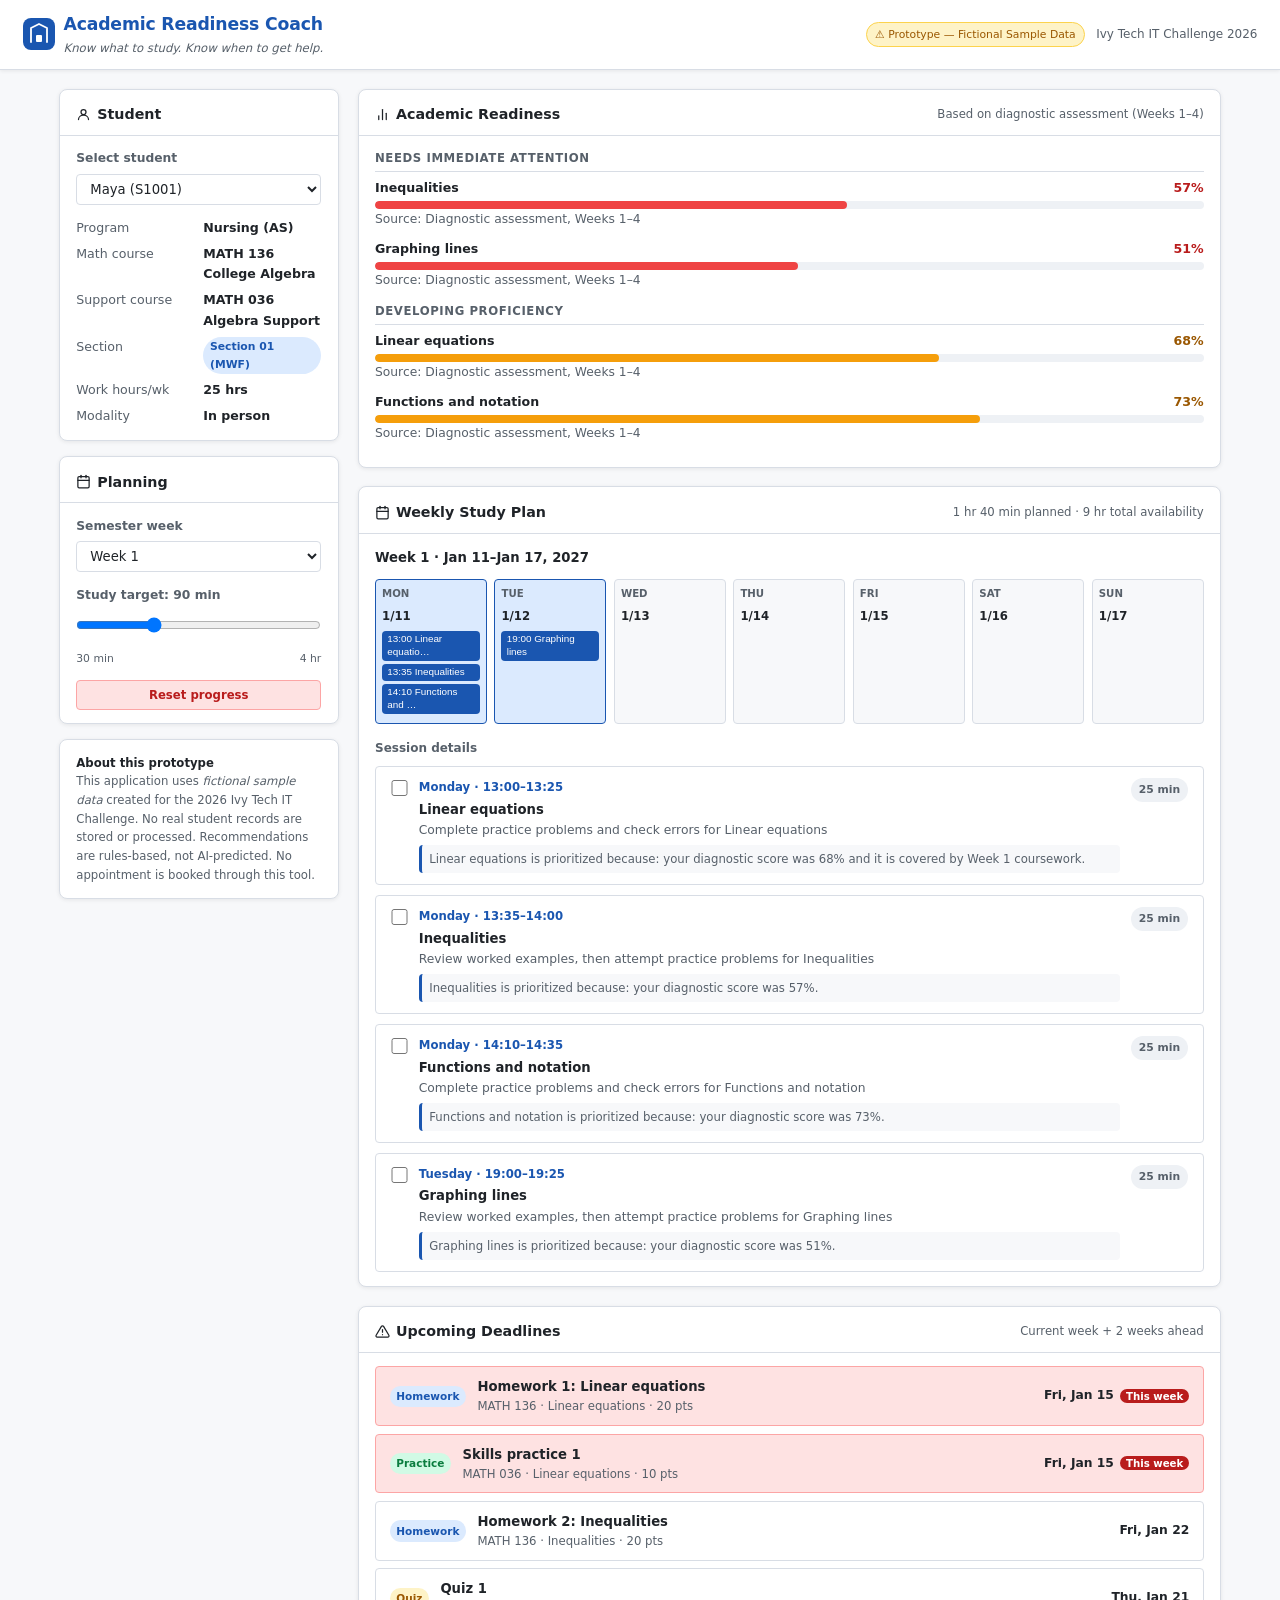
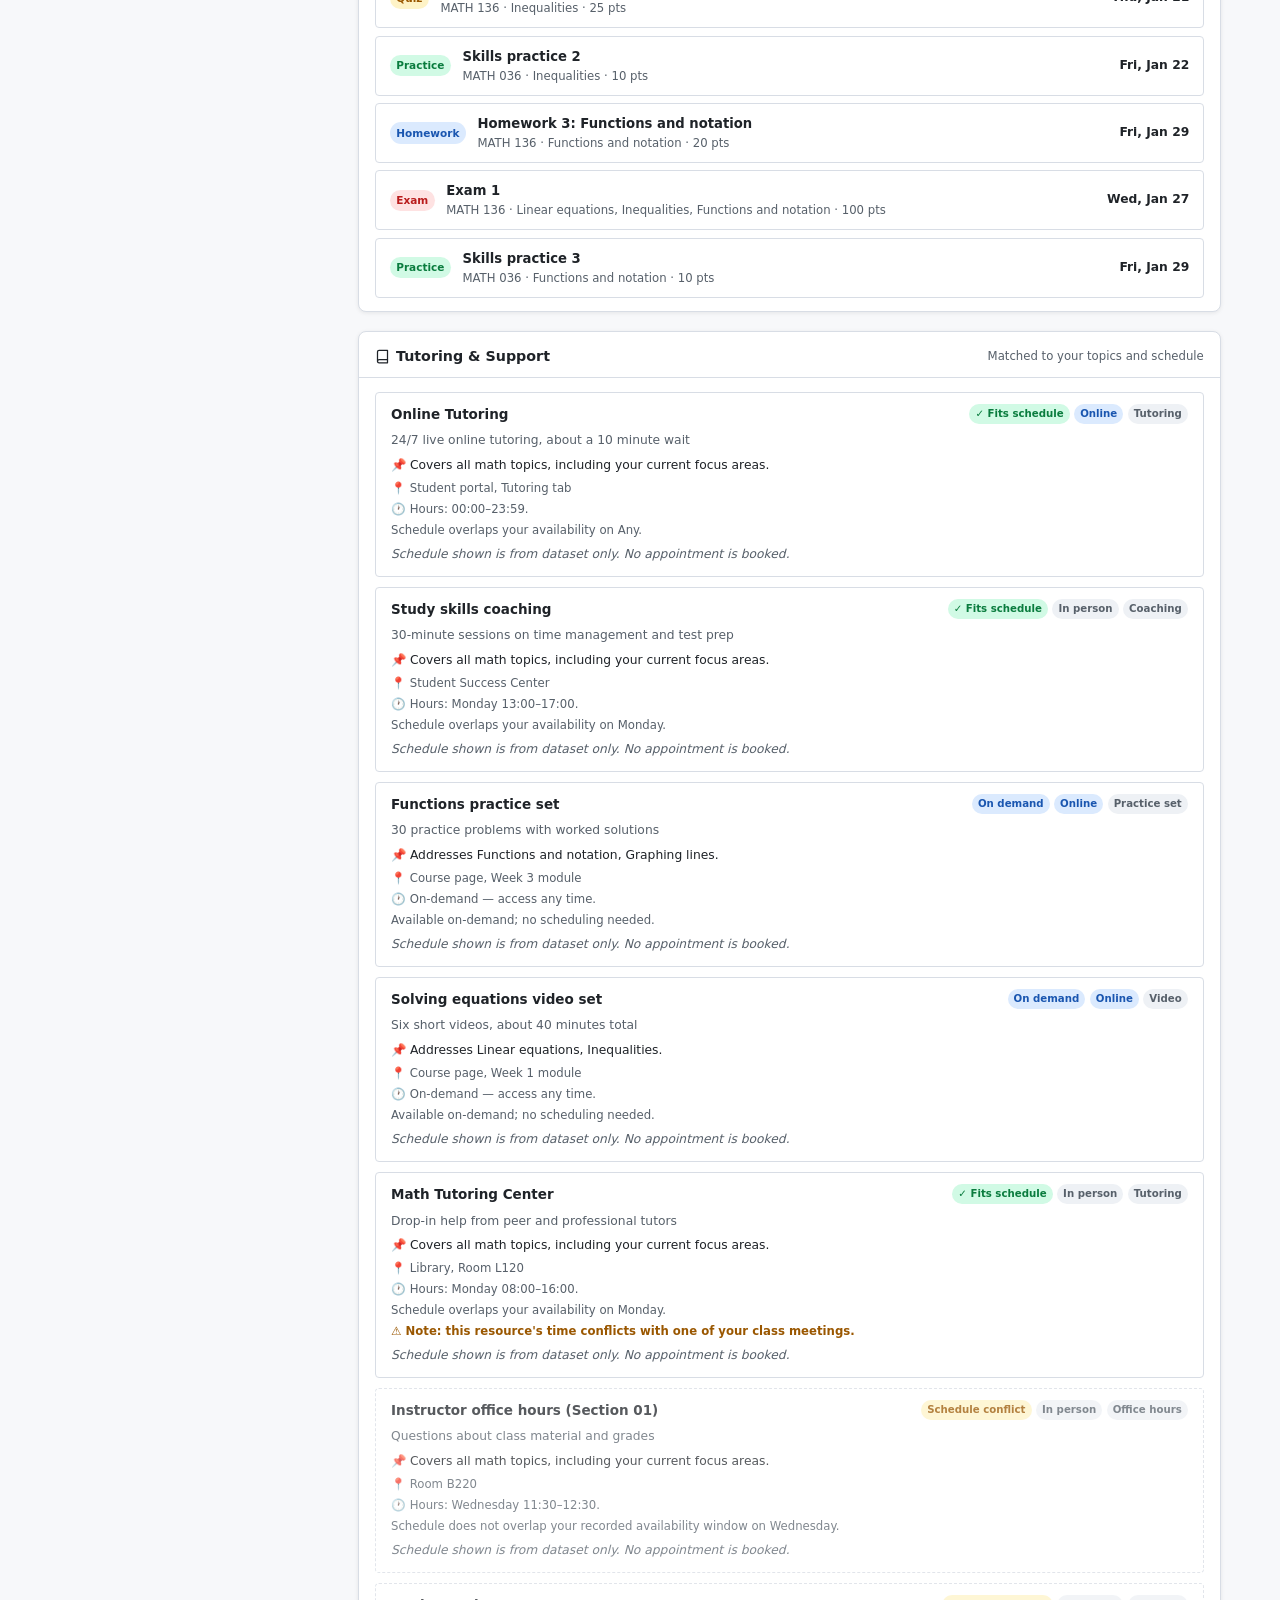
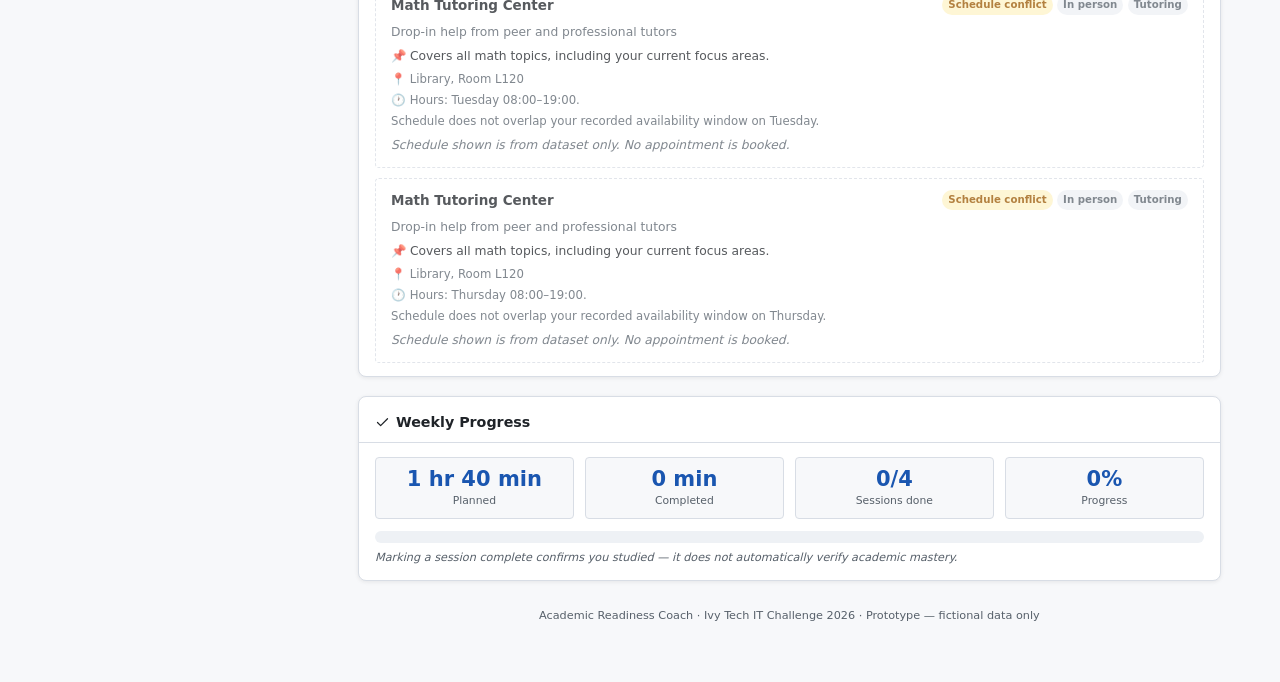
==== index.html @ 7cd7b945 "First bob rendition" ====
<!DOCTYPE html>
<html lang="en">
<head>
  <meta charset="UTF-8" />
  <meta name="viewport" content="width=device-width, initial-scale=1.0" />
  <meta name="description" content="Ivy Tech Academic Readiness Coach — personalized math study planning for first-semester students." />
  <title>Academic Readiness Coach · Ivy Tech</title>
  <link rel="stylesheet" href="css/styles.css" />
</head>
<body>

<!-- ══ App Header ══════════════════════════════════════════════════════════ -->
<header id="app-header" role="banner">
  <div class="brand">
    <!-- Ivy Tech-inspired book/chart icon -->
    <svg width="32" height="32" viewBox="0 0 32 32" fill="none" xmlns="http://www.w3.org/2000/svg" aria-hidden="true">
      <rect width="32" height="32" rx="8" fill="#1a56b0"/>
      <path d="M8 24V10l8-4 8 4v14" stroke="#fff" stroke-width="1.8" stroke-linecap="round" stroke-linejoin="round"/>
      <rect x="13" y="17" width="6" height="7" rx="1" fill="#fff"/>
      <path d="M11 13h2M19 13h2M11 16h2M19 16h2" stroke="#1a56b0" stroke-width="1.5" stroke-linecap="round"/>
    </svg>
    <div>
      <h1>Academic Readiness Coach</h1>
      <span class="subtitle">Know what to study. Know when to get help.</span>
    </div>
  </div>
  <div id="header-controls">
    <span class="demo-badge">⚠ Prototype — Fictional Sample Data</span>
    <span class="text-muted" style="font-size:.8rem">Ivy Tech IT Challenge 2026</span>
  </div>
</header>

<!-- ══ Main Layout ═════════════════════════════════════════════════════════ -->
<main id="app-main" role="main">

  <!-- ── Sidebar ──────────────────────────────────────────────────────── -->
  <aside id="sidebar" aria-label="Student and planning controls">

    <!-- Student selector -->
    <div class="card">
      <div class="card-header">
        <h2>
          <svg width="15" height="15" viewBox="0 0 24 24" fill="none" stroke="currentColor" stroke-width="2" stroke-linecap="round" stroke-linejoin="round" aria-hidden="true"><circle cx="12" cy="8" r="4"/><path d="M4 20c0-4 3.6-7 8-7s8 3 8 7"/></svg>
          Student
        </h2>
      </div>
      <div class="card-body">
        <div class="control-group">
          <label for="student-select">Select student</label>
          <div id="student-selector-container"></div>
        </div>
        <div id="profile-body"></div>
      </div>
    </div>

    <!-- Planning controls -->
    <div class="card">
      <div class="card-header">
        <h2>
          <svg width="15" height="15" viewBox="0 0 24 24" fill="none" stroke="currentColor" stroke-width="2" stroke-linecap="round" stroke-linejoin="round" aria-hidden="true"><rect x="3" y="4" width="18" height="18" rx="2"/><line x1="16" y1="2" x2="16" y2="6"/><line x1="8" y1="2" x2="8" y2="6"/><line x1="3" y1="10" x2="21" y2="10"/></svg>
          Planning
        </h2>
      </div>
      <div class="card-body">
        <div class="control-group">
          <label for="week-select">Semester week</label>
          <select id="week-select" aria-label="Select semester week"></select>
        </div>
        <div class="control-group">
          <label for="target-slider">
            Study target: <strong id="target-display">90 min</strong>
          </label>
          <input type="range" id="target-slider" aria-label="Weekly study time target in minutes" />
          <div class="text-muted" style="display:flex;justify-content:space-between;font-size:.72rem;margin-top:.2rem">
            <span>30 min</span><span>4 hr</span>
          </div>
        </div>
        <button class="btn btn-danger btn-sm btn-full" id="reset-progress-btn" type="button">
          Reset progress
        </button>
      </div>
    </div>

    <!-- Data notice -->
    <div class="card">
      <div class="card-body" style="font-size:.78rem;color:var(--muted);line-height:1.6">
        <strong style="color:var(--text)">About this prototype</strong><br/>
        This application uses <em>fictional sample data</em> created for the 2026 Ivy Tech IT Challenge.
        No real student records are stored or processed.
        Recommendations are rules-based, not AI-predicted.
        No appointment is booked through this tool.
      </div>
    </div>

  </aside>

  <!-- ── Main content ─────────────────────────────────────────────────── -->
  <div id="main-content">

    <!-- B. Academic Readiness -->
    <section class="card" aria-labelledby="readiness-heading">
      <div class="card-header">
        <h2 id="readiness-heading">
          <svg width="15" height="15" viewBox="0 0 24 24" fill="none" stroke="currentColor" stroke-width="2" stroke-linecap="round" stroke-linejoin="round" aria-hidden="true"><line x1="18" y1="20" x2="18" y2="10"/><line x1="12" y1="20" x2="12" y2="4"/><line x1="6" y1="20" x2="6" y2="14"/></svg>
          Academic Readiness
        </h2>
        <span class="text-muted" style="font-size:.78rem">Based on diagnostic assessment (Weeks 1–4)</span>
      </div>
      <div class="card-body" id="readiness-body">
        <div class="empty-state">Loading…</div>
      </div>
    </section>

    <!-- C. Weekly Study Plan -->
    <section class="card" aria-labelledby="plan-heading">
      <div class="card-header">
        <h2 id="plan-heading">
          <svg width="15" height="15" viewBox="0 0 24 24" fill="none" stroke="currentColor" stroke-width="2" stroke-linecap="round" stroke-linejoin="round" aria-hidden="true"><rect x="3" y="4" width="18" height="18" rx="2"/><line x1="16" y1="2" x2="16" y2="6"/><line x1="8" y1="2" x2="8" y2="6"/><line x1="3" y1="10" x2="21" y2="10"/></svg>
          Weekly Study Plan
        </h2>
        <span id="plan-stats" class="text-muted" style="font-size:.78rem"></span>
      </div>
      <div class="card-body">
        <div class="week-header">
          <span id="week-label" class="week-date-range"></span>
        </div>
        <div id="schedule-warning" class="warning-banner" style="display:none" role="alert"></div>
        <div id="calendar-grid-container" aria-label="Weekly calendar"></div>
        <div style="margin-top:1rem">
          <div class="text-muted" style="font-size:.8rem;margin-bottom:.5rem;font-weight:600">Session details</div>
          <div id="session-list-container"></div>
        </div>
        <div id="explain-container"></div>
      </div>
    </section>

    <!-- D. Upcoming Deadlines -->
    <section class="card" aria-labelledby="deadlines-heading">
      <div class="card-header">
        <h2 id="deadlines-heading">
          <svg width="15" height="15" viewBox="0 0 24 24" fill="none" stroke="currentColor" stroke-width="2" stroke-linecap="round" stroke-linejoin="round" aria-hidden="true"><path d="M10.29 3.86L1.82 18a2 2 0 0 0 1.71 3h16.94a2 2 0 0 0 1.71-3L13.71 3.86a2 2 0 0 0-3.42 0z"/><line x1="12" y1="9" x2="12" y2="13"/><line x1="12" y1="17" x2="12.01" y2="17"/></svg>
          Upcoming Deadlines
        </h2>
        <span class="text-muted" style="font-size:.78rem">Current week + 2 weeks ahead</span>
      </div>
      <div class="card-body" id="deadlines-body">
        <div class="empty-state">Loading…</div>
      </div>
    </section>

    <!-- E. Tutoring and Support -->
    <section class="card" aria-labelledby="resources-heading">
      <div class="card-header">
        <h2 id="resources-heading">
          <svg width="15" height="15" viewBox="0 0 24 24" fill="none" stroke="currentColor" stroke-width="2" stroke-linecap="round" stroke-linejoin="round" aria-hidden="true"><path d="M4 19.5A2.5 2.5 0 0 1 6.5 17H20"/><path d="M6.5 2H20v20H6.5A2.5 2.5 0 0 1 4 19.5v-15A2.5 2.5 0 0 1 6.5 2z"/></svg>
          Tutoring &amp; Support
        </h2>
        <span class="text-muted" style="font-size:.78rem">Matched to your topics and schedule</span>
      </div>
      <div class="card-body" id="resources-body">
        <div class="empty-state">Loading…</div>
      </div>
    </section>

    <!-- F. Weekly Progress -->
    <section class="card" aria-labelledby="progress-heading">
      <div class="card-header">
        <h2 id="progress-heading">
          <svg width="15" height="15" viewBox="0 0 24 24" fill="none" stroke="currentColor" stroke-width="2" stroke-linecap="round" stroke-linejoin="round" aria-hidden="true"><polyline points="20 6 9 17 4 12"/></svg>
          Weekly Progress
        </h2>
      </div>
      <div class="card-body" id="progress-body">
        <div class="empty-state">Loading…</div>
      </div>
    </section>

    <!-- Footer -->
    <footer style="text-align:center;font-size:.75rem;color:var(--muted);padding:.5rem 0">
      Academic Readiness Coach · Ivy Tech IT Challenge 2026 · Prototype — fictional data only
    </footer>

  </div><!-- /#main-content -->
</main>

<!-- ══ Scripts ═════════════════════════════════════════════════════════════ -->
<!-- Load order matters: config → data source → modules → app -->
<script src="js/config.js"></script>
<script src="data/case_data.js"></script>
<script src="js/data.js"></script>
<script src="js/analysis.js"></script>
<script src="js/persistence.js"></script>
<script src="js/scheduler.js"></script>
<script src="js/resources.js"></script>
<script src="js/ui.js"></script>
<script src="js/app.js"></script>

</body>
</html>
---- css/styles.css ----
/* ───────────────────────────────────────────────────────────────────────────
   Academic Readiness Coach — Main Stylesheet
   Light university theme, WCAG-oriented contrast, responsive layout.
─────────────────────────────────────────────────────────────────────────── */

/* ── Reset & base ──────────────────────────────────────────────────────── */
*, *::before, *::after { box-sizing: border-box; margin: 0; padding: 0; }

:root {
  --bg:           #ffffff;
  --surface:      #f7f8fa;
  --surface-alt:  #eef1f5;
  --border:       #d8dde5;
  --text:         #1f2328;
  --muted:        #57606a;
  --accent:       #1a56b0;
  --accent-light: #dbeafe;
  --green:        #0a7c3e;
  --green-light:  #d1fae5;
  --amber:        #9a5700;
  --amber-light:  #fef3c7;
  --red:          #b91c1c;
  --red-light:    #fee2e2;
  --radius:       8px;
  --radius-sm:    4px;
  --shadow:       0 1px 4px rgba(0,0,0,.08);
  --shadow-md:    0 2px 8px rgba(0,0,0,.12);
  --font:         -apple-system, "Segoe UI", system-ui, sans-serif;
  --font-mono:    "Courier New", monospace;
}

html { font-size: 15px; }

body {
  font-family: var(--font);
  color: var(--text);
  background: var(--surface);
  line-height: 1.6;
  min-height: 100vh;
}

/* ── App shell ──────────────────────────────────────────────────────────── */
#app-header {
  background: var(--bg);
  border-bottom: 1px solid var(--border);
  padding: .75rem 1.5rem;
  display: flex;
  align-items: center;
  gap: 1rem;
  flex-wrap: wrap;
  position: sticky;
  top: 0;
  z-index: 100;
  box-shadow: var(--shadow);
}

#app-header .brand {
  display: flex;
  align-items: center;
  gap: .6rem;
}

#app-header .brand svg {
  flex-shrink: 0;
}

#app-header h1 {
  font-size: 1.15rem;
  font-weight: 700;
  color: var(--accent);
  letter-spacing: -.01em;
}

#app-header .subtitle {
  font-size: .78rem;
  color: var(--muted);
  display: block;
  font-style: italic;
}

#header-controls {
  margin-left: auto;
  display: flex;
  align-items: center;
  gap: .75rem;
  flex-wrap: wrap;
}

.demo-badge {
  font-size: .72rem;
  background: var(--amber-light);
  color: var(--amber);
  border: 1px solid #fcd34d;
  padding: .2rem .55rem;
  border-radius: 999px;
  white-space: nowrap;
}

/* ── Layout ─────────────────────────────────────────────────────────────── */
#app-main {
  max-width: 1200px;
  margin: 1.25rem auto;
  padding: 0 1.25rem 2rem;
  display: grid;
  grid-template-columns: 280px 1fr;
  grid-template-rows: auto;
  gap: 1.25rem;
  align-items: start;
}

#sidebar {
  display: flex;
  flex-direction: column;
  gap: 1rem;
  position: sticky;
  top: 72px;
}

#main-content {
  display: flex;
  flex-direction: column;
  gap: 1.25rem;
}

/* ── Cards ──────────────────────────────────────────────────────────────── */
.card {
  background: var(--bg);
  border: 1px solid var(--border);
  border-radius: var(--radius);
  box-shadow: var(--shadow);
}

.card-header {
  padding: .9rem 1.1rem .6rem;
  border-bottom: 1px solid var(--border);
  display: flex;
  align-items: center;
  justify-content: space-between;
  gap: .5rem;
}

.card-header h2 {
  font-size: .95rem;
  font-weight: 700;
  display: flex;
  align-items: center;
  gap: .4rem;
}

.card-body {
  padding: .9rem 1.1rem;
}

/* ── Form controls ──────────────────────────────────────────────────────── */
label {
  font-size: .82rem;
  font-weight: 600;
  color: var(--muted);
  display: block;
  margin-bottom: .3rem;
}

select, input[type="range"], input[type="number"] {
  width: 100%;
  font: inherit;
  font-size: .88rem;
  padding: .4rem .6rem;
  border: 1px solid var(--border);
  border-radius: var(--radius-sm);
  background: var(--bg);
  color: var(--text);
  appearance: auto;
}

select:focus, input:focus {
  outline: 2px solid var(--accent);
  outline-offset: 1px;
}

.control-group {
  margin-bottom: .9rem;
}

.control-group:last-child { margin-bottom: 0; }

/* Buttons */
.btn {
  display: inline-flex;
  align-items: center;
  gap: .35rem;
  padding: .45rem .9rem;
  font: inherit;
  font-size: .85rem;
  font-weight: 600;
  border: none;
  border-radius: var(--radius-sm);
  cursor: pointer;
  transition: background .15s, transform .1s;
  text-decoration: none;
  white-space: nowrap;
}

.btn:active { transform: scale(.97); }

.btn-primary {
  background: var(--accent);
  color: #fff;
}

.btn-primary:hover { background: #1346a3; }

.btn-secondary {
  background: var(--surface-alt);
  color: var(--text);
  border: 1px solid var(--border);
}

.btn-secondary:hover { background: var(--border); }

.btn-danger {
  background: var(--red-light);
  color: var(--red);
  border: 1px solid #fca5a5;
}

.btn-danger:hover { background: #fecaca; }

.btn-sm {
  padding: .28rem .6rem;
  font-size: .78rem;
}

.btn-full { width: 100%; justify-content: center; }

/* ── Student profile card ───────────────────────────────────────────────── */
.profile-grid {
  display: grid;
  grid-template-columns: 1fr 1fr;
  gap: .4rem .6rem;
  font-size: .84rem;
}

.profile-label { color: var(--muted); }
.profile-value { font-weight: 600; color: var(--text); }

.section-badge {
  display: inline-block;
  padding: .1rem .45rem;
  border-radius: 999px;
  font-size: .72rem;
  font-weight: 700;
  background: var(--accent-light);
  color: var(--accent);
}

/* ── Diagnostic scores ──────────────────────────────────────────────────── */
.topic-category-header {
  font-size: .78rem;
  font-weight: 700;
  text-transform: uppercase;
  letter-spacing: .05em;
  color: var(--muted);
  margin: .75rem 0 .4rem;
  padding-bottom: .2rem;
  border-bottom: 1px solid var(--border);
}

.topic-category-header:first-child { margin-top: 0; }

.topic-row {
  margin-bottom: .6rem;
}

.topic-row-header {
  display: flex;
  justify-content: space-between;
  align-items: center;
  font-size: .84rem;
  margin-bottom: .18rem;
}

.topic-name { font-weight: 600; }

.topic-score-num {
  font-weight: 700;
  font-variant-numeric: tabular-nums;
}

.score-attention  { color: var(--red); }
.score-developing { color: var(--amber); }
.score-strong     { color: var(--green); }
.score-not-assessed { color: var(--muted); font-style: italic; }

.progress-bar-bg {
  height: 8px;
  background: var(--surface-alt);
  border-radius: 999px;
  overflow: hidden;
}

.progress-bar-fill {
  height: 100%;
  border-radius: 999px;
  transition: width .4s ease;
}

.fill-attention  { background: #ef4444; }
.fill-developing { background: #f59e0b; }
.fill-strong     { background: #10b981; }
.fill-not-assessed { background: #94a3b8; width: 50% !important; }

.score-source {
  font-size: .72rem;
  color: var(--muted);
  margin-top: .1rem;
}

/* ── Week calendar ──────────────────────────────────────────────────────── */
.week-header {
  display: flex;
  justify-content: space-between;
  align-items: center;
  margin-bottom: .75rem;
  flex-wrap: wrap;
  gap: .5rem;
}

.week-label {
  font-size: .82rem;
  color: var(--muted);
}

.week-date-range {
  font-weight: 700;
  font-size: .88rem;
  color: var(--text);
}

.calendar-grid {
  display: grid;
  grid-template-columns: repeat(7, 1fr);
  gap: .5rem;
}

.cal-day {
  background: var(--surface);
  border: 1px solid var(--border);
  border-radius: var(--radius-sm);
  min-height: 90px;
  padding: .4rem;
  position: relative;
}

.cal-day.has-sessions {
  border-color: var(--accent);
  background: var(--accent-light);
}

.cal-day-name {
  font-size: .68rem;
  font-weight: 700;
  text-transform: uppercase;
  color: var(--muted);
  margin-bottom: .3rem;
}

.cal-day-date {
  font-size: .78rem;
  color: var(--text);
  font-weight: 600;
  margin-bottom: .3rem;
}

.cal-session-chip {
  font-size: .66rem;
  background: var(--accent);
  color: #fff;
  border-radius: var(--radius-sm);
  padding: .15rem .35rem;
  margin-bottom: .2rem;
  cursor: pointer;
  display: block;
  line-height: 1.3;
  border: none;
  width: 100%;
  text-align: left;
}

.cal-session-chip.completed {
  background: var(--green);
  text-decoration: line-through;
  opacity: .8;
}

.cal-session-chip:hover { opacity: .85; }

/* ── Session detail cards ───────────────────────────────────────────────── */
.session-list { display: flex; flex-direction: column; gap: .65rem; }

.session-card {
  border: 1px solid var(--border);
  border-radius: var(--radius-sm);
  padding: .75rem 1rem;
  background: var(--bg);
  display: flex;
  gap: .75rem;
  align-items: flex-start;
}

.session-card.completed {
  background: var(--green-light);
  border-color: #6ee7b7;
  opacity: .9;
}

.session-check {
  flex-shrink: 0;
  margin-top: .05rem;
}

.session-check input[type="checkbox"] {
  width: 1.1rem;
  height: 1.1rem;
  cursor: pointer;
  accent-color: var(--green);
}

.session-info { flex: 1; min-width: 0; }

.session-time {
  font-size: .78rem;
  font-weight: 700;
  color: var(--accent);
}

.session-topic {
  font-size: .88rem;
  font-weight: 700;
  color: var(--text);
  margin: .1rem 0;
}

.session-activity {
  font-size: .82rem;
  color: var(--muted);
}

.session-reason {
  font-size: .78rem;
  color: var(--muted);
  margin-top: .3rem;
  padding: .3rem .5rem;
  background: var(--surface);
  border-radius: var(--radius-sm);
  border-left: 3px solid var(--accent);
}

.session-duration-tag {
  flex-shrink: 0;
  font-size: .72rem;
  font-weight: 700;
  background: var(--surface-alt);
  color: var(--muted);
  padding: .2rem .5rem;
  border-radius: 999px;
  white-space: nowrap;
}

/* ── Deadline cards ─────────────────────────────────────────────────────── */
.deadline-list { display: flex; flex-direction: column; gap: .5rem; }

.deadline-card {
  border: 1px solid var(--border);
  border-radius: var(--radius-sm);
  padding: .6rem .9rem;
  background: var(--bg);
  display: flex;
  gap: .75rem;
  align-items: center;
  flex-wrap: wrap;
}

.deadline-card.this-week {
  border-color: #fca5a5;
  background: var(--red-light);
}

.deadline-type-tag {
  font-size: .7rem;
  font-weight: 700;
  padding: .15rem .45rem;
  border-radius: 999px;
  white-space: nowrap;
}

.type-exam     { background: #fee2e2; color: var(--red); }
.type-quiz     { background: var(--amber-light); color: var(--amber); }
.type-homework { background: var(--accent-light); color: var(--accent); }
.type-practice { background: var(--green-light); color: var(--green); }

.deadline-info { flex: 1; min-width: 0; }
.deadline-name { font-weight: 600; font-size: .88rem; }
.deadline-meta { font-size: .78rem; color: var(--muted); }

.deadline-date {
  font-size: .82rem;
  font-weight: 700;
  color: var(--text);
  white-space: nowrap;
}

.this-week-badge {
  font-size: .68rem;
  background: var(--red);
  color: #fff;
  padding: .1rem .4rem;
  border-radius: 999px;
}

/* ── Resource cards ─────────────────────────────────────────────────────── */
.resource-list { display: flex; flex-direction: column; gap: .65rem; }

.resource-card {
  border: 1px solid var(--border);
  border-radius: var(--radius-sm);
  padding: .75rem 1rem;
  background: var(--bg);
}

.resource-card.unavailable {
  opacity: .75;
  border-style: dashed;
}

.resource-header {
  display: flex;
  justify-content: space-between;
  align-items: flex-start;
  gap: .5rem;
  margin-bottom: .4rem;
}

.resource-name {
  font-weight: 700;
  font-size: .9rem;
}

.resource-badges {
  display: flex;
  gap: .3rem;
  flex-wrap: wrap;
  flex-shrink: 0;
}

.badge {
  font-size: .68rem;
  font-weight: 700;
  padding: .12rem .4rem;
  border-radius: 999px;
  white-space: nowrap;
}

.badge-green    { background: var(--green-light); color: var(--green); }
.badge-blue     { background: var(--accent-light); color: var(--accent); }
.badge-amber    { background: var(--amber-light); color: var(--amber); }
.badge-red      { background: var(--red-light); color: var(--red); }
.badge-gray     { background: var(--surface-alt); color: var(--muted); }

.resource-desc { font-size: .82rem; color: var(--muted); margin-bottom: .35rem; }
.resource-why  { font-size: .82rem; color: var(--text); margin-bottom: .2rem; }

.resource-notes {
  font-size: .78rem;
  color: var(--muted);
  display: flex;
  flex-direction: column;
  gap: .15rem;
}

.resource-notes .note-warn {
  color: var(--amber);
  font-weight: 600;
}

.resource-notes .note-err {
  color: var(--red);
  font-weight: 600;
}

/* ── Progress summary ───────────────────────────────────────────────────── */
.progress-summary-grid {
  display: grid;
  grid-template-columns: repeat(4, 1fr);
  gap: .75rem;
  margin-bottom: .75rem;
}

.progress-stat {
  text-align: center;
  padding: .6rem .4rem;
  background: var(--surface);
  border-radius: var(--radius-sm);
  border: 1px solid var(--border);
}

.progress-stat .stat-num {
  font-size: 1.4rem;
  font-weight: 800;
  color: var(--accent);
  line-height: 1.2;
}

.progress-stat .stat-label {
  font-size: .72rem;
  color: var(--muted);
}

.progress-bar-week {
  height: 12px;
  background: var(--surface-alt);
  border-radius: 999px;
  overflow: hidden;
  margin-bottom: .4rem;
}

.progress-bar-week-fill {
  height: 100%;
  background: var(--green);
  border-radius: 999px;
  transition: width .4s ease;
}

.progress-disclaimer {
  font-size: .75rem;
  color: var(--muted);
  font-style: italic;
}

/* ── Explainability panel ───────────────────────────────────────────────── */
details.explain-panel {
  border: 1px solid var(--border);
  border-radius: var(--radius-sm);
  margin-top: .75rem;
}

details.explain-panel summary {
  padding: .6rem .9rem;
  cursor: pointer;
  font-size: .84rem;
  font-weight: 600;
  color: var(--accent);
  user-select: none;
  list-style: none;
  display: flex;
  align-items: center;
  gap: .4rem;
}

details.explain-panel summary::before {
  content: '▶';
  font-size: .7rem;
  transition: transform .2s;
}

details.explain-panel[open] summary::before {
  transform: rotate(90deg);
}

details.explain-panel .explain-body {
  padding: .75rem 1rem;
  font-size: .82rem;
  line-height: 1.7;
  color: var(--muted);
  border-top: 1px solid var(--border);
}

details.explain-panel .explain-body h3 {
  font-size: .84rem;
  color: var(--text);
  margin: .6rem 0 .2rem;
}

details.explain-panel .explain-body h3:first-child { margin-top: 0; }

/* ── Empty state ────────────────────────────────────────────────────────── */
.empty-state {
  text-align: center;
  padding: 2rem;
  color: var(--muted);
  font-size: .88rem;
}

/* ── Utility ────────────────────────────────────────────────────────────── */
.row {
  display: flex;
  gap: .5rem;
  align-items: center;
  flex-wrap: wrap;
}

.spacer { flex: 1; }

.text-muted { color: var(--muted); font-size: .82rem; }
.text-green { color: var(--green); }
.text-red   { color: var(--red); }
.text-amber { color: var(--amber); }

.mt-sm { margin-top: .4rem; }
.mt-md { margin-top: .75rem; }

.warning-banner {
  background: var(--amber-light);
  border: 1px solid #fcd34d;
  color: var(--amber);
  padding: .5rem .85rem;
  border-radius: var(--radius-sm);
  font-size: .82rem;
  font-weight: 600;
  margin-bottom: .75rem;
}

/* ── Responsive ──────────────────────────────────────────────────────────── */
@media (max-width: 900px) {
  #app-main {
    grid-template-columns: 1fr;
  }
  #sidebar {
    position: static;
  }
  .calendar-grid {
    grid-template-columns: repeat(4, 1fr);
  }
  .progress-summary-grid {
    grid-template-columns: repeat(2, 1fr);
  }
}

@media (max-width: 600px) {
  #app-header {
    padding: .6rem 1rem;
  }
  #app-main {
    padding: 0 .75rem 2rem;
    gap: .75rem;
    margin-top: .75rem;
  }
  .calendar-grid {
    grid-template-columns: repeat(2, 1fr);
  }
  .card-body, .card-header {
    padding-left: .85rem;
    padding-right: .85rem;
  }
  .deadline-card, .session-card, .resource-card {
    padding: .55rem .75rem;
  }
}

/* ── Print ──────────────────────────────────────────────────────────────── */
@media print {
  #app-header { position: static; }
  #sidebar { display: none; }
  #app-main { grid-template-columns: 1fr; }
  .btn { display: none; }
}
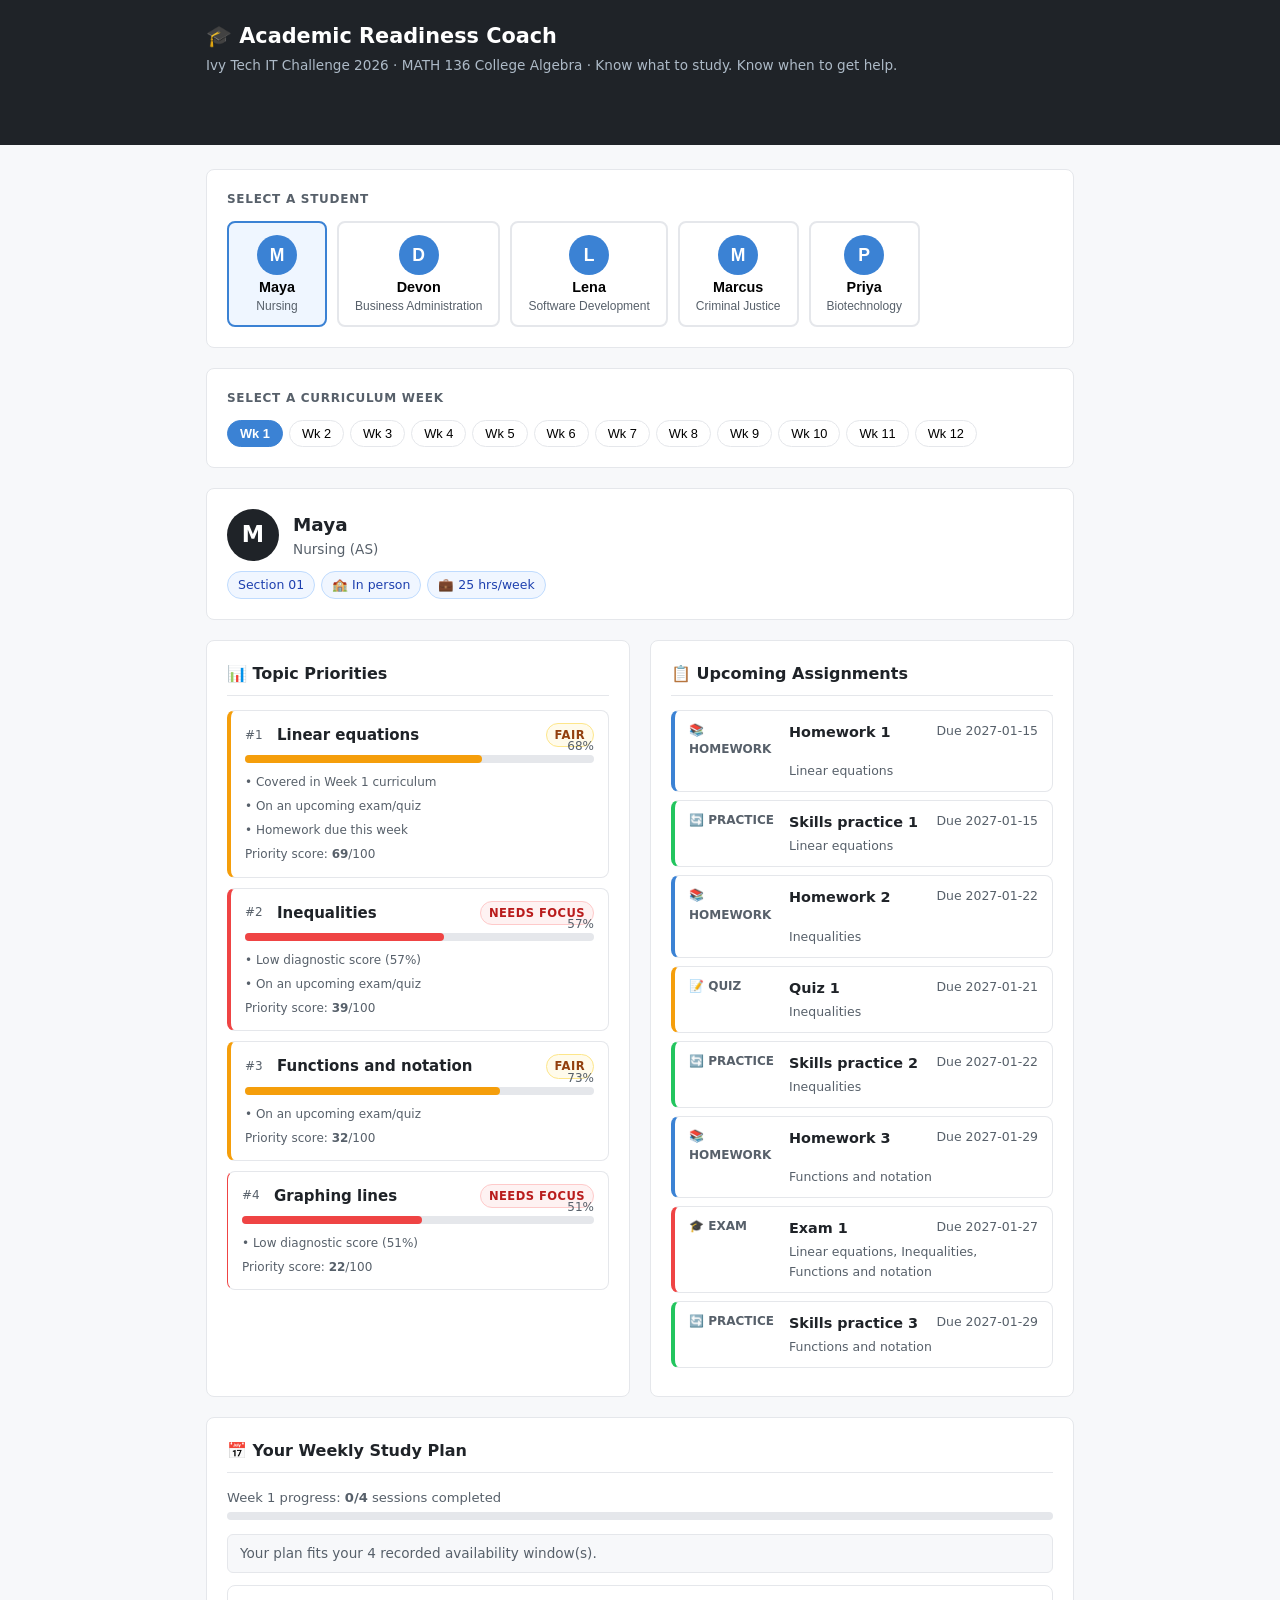
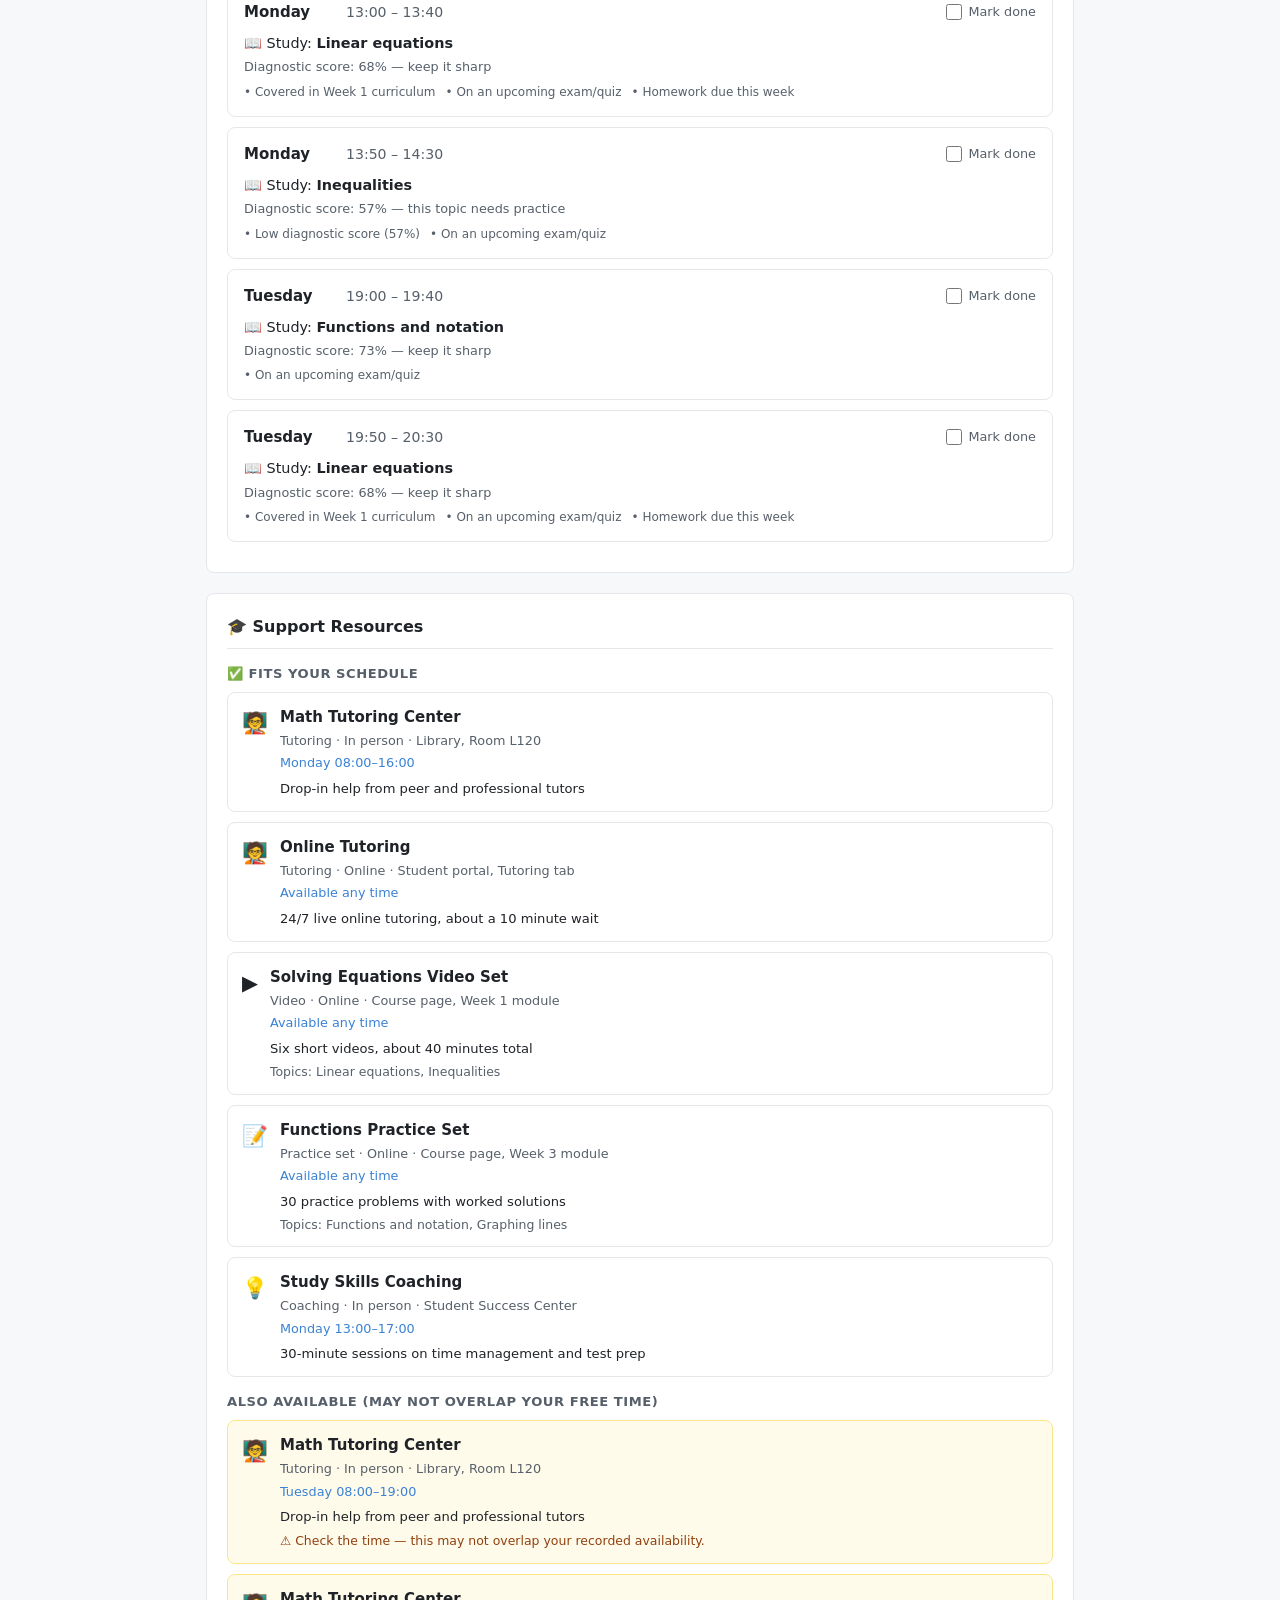
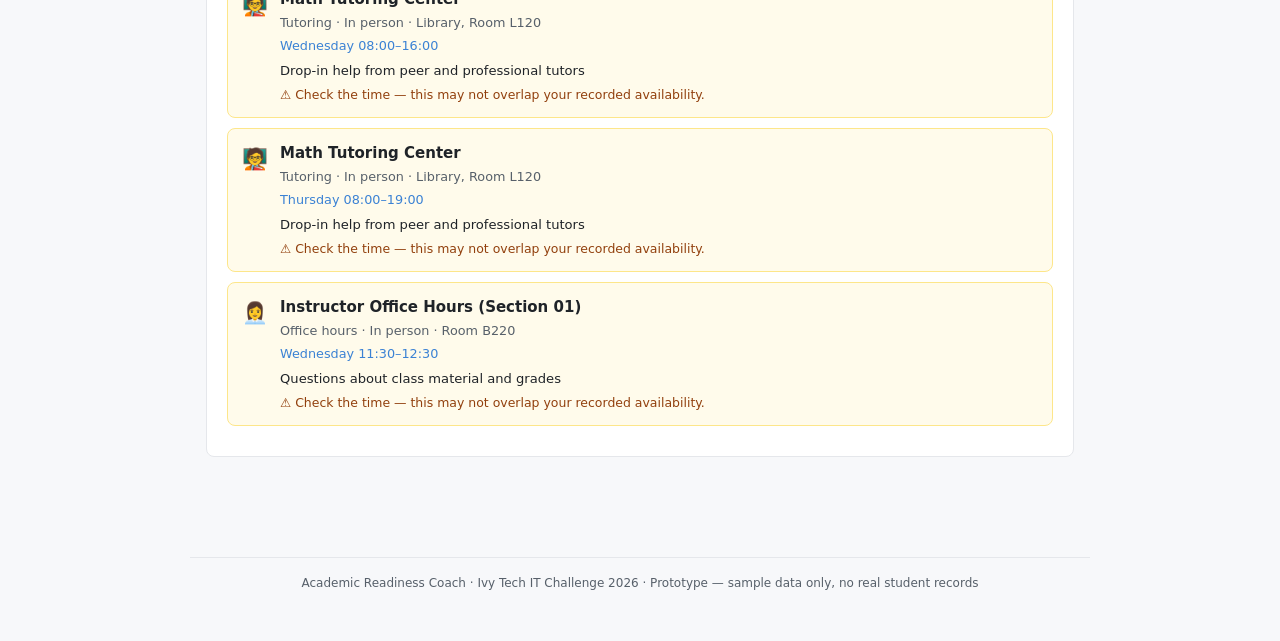
==== commit 09aed81e: "feat: Academic Readiness Coach — full website build - data/case_data.js  : all 8 CSVs merged into br" ====
--- a/index.html
+++ b/index.html
@@ -1,197 +1,75 @@
 <!DOCTYPE html>
 <html lang="en">
 <head>
-  <meta charset="UTF-8" />
-  <meta name="viewport" content="width=device-width, initial-scale=1.0" />
-  <meta name="description" content="Ivy Tech Academic Readiness Coach — personalized math study planning for first-semester students." />
-  <title>Academic Readiness Coach · Ivy Tech</title>
-  <link rel="stylesheet" href="css/styles.css" />
+  <meta charset="UTF-8">
+  <meta name="viewport" content="width=device-width, initial-scale=1.0">
+  <title>Academic Readiness Coach — Ivy Tech</title>
+  <link rel="stylesheet" href="css/styles.css">
 </head>
 <body>
 
-<!-- ══ App Header ══════════════════════════════════════════════════════════ -->
-<header id="app-header" role="banner">
-  <div class="brand">
-    <!-- Ivy Tech-inspired book/chart icon -->
-    <svg width="32" height="32" viewBox="0 0 32 32" fill="none" xmlns="http://www.w3.org/2000/svg" aria-hidden="true">
-      <rect width="32" height="32" rx="8" fill="#1a56b0"/>
-      <path d="M8 24V10l8-4 8 4v14" stroke="#fff" stroke-width="1.8" stroke-linecap="round" stroke-linejoin="round"/>
-      <rect x="13" y="17" width="6" height="7" rx="1" fill="#fff"/>
-      <path d="M11 13h2M19 13h2M11 16h2M19 16h2" stroke="#1a56b0" stroke-width="1.5" stroke-linecap="round"/>
-    </svg>
-    <div>
-      <h1>Academic Readiness Coach</h1>
-      <span class="subtitle">Know what to study. Know when to get help.</span>
-    </div>
-  </div>
-  <div id="header-controls">
-    <span class="demo-badge">⚠ Prototype — Fictional Sample Data</span>
-    <span class="text-muted" style="font-size:.8rem">Ivy Tech IT Challenge 2026</span>
+<header class="app-header">
+  <div class="app-wrap">
+    <h1>🎓 Academic Readiness Coach</h1>
+    <p>Ivy Tech IT Challenge 2026 · MATH 136 College Algebra · Know what to study. Know when to get help.</p>
   </div>
 </header>
 
-<!-- ══ Main Layout ═════════════════════════════════════════════════════════ -->
-<main id="app-main" role="main">
+<main class="app-wrap">
 
-  <!-- ── Sidebar ──────────────────────────────────────────────────────── -->
-  <aside id="sidebar" aria-label="Student and planning controls">
+  <!-- Student picker -->
+  <div class="panel">
+    <div class="panel-title">Select a student</div>
+    <div id="student-selector"></div>
+  </div>
 
-    <!-- Student selector -->
-    <div class="card">
-      <div class="card-header">
-        <h2>
-          <svg width="15" height="15" viewBox="0 0 24 24" fill="none" stroke="currentColor" stroke-width="2" stroke-linecap="round" stroke-linejoin="round" aria-hidden="true"><circle cx="12" cy="8" r="4"/><path d="M4 20c0-4 3.6-7 8-7s8 3 8 7"/></svg>
-          Student
-        </h2>
-      </div>
-      <div class="card-body">
-        <div class="control-group">
-          <label for="student-select">Select student</label>
-          <div id="student-selector-container"></div>
-        </div>
-        <div id="profile-body"></div>
-      </div>
+  <!-- Week picker -->
+  <div class="panel">
+    <div class="panel-title">Select a curriculum week</div>
+    <div id="week-selector"></div>
+  </div>
+
+  <!-- Personalised plan (shown after selection) -->
+  <div id="plan-container" style="display:none">
+
+    <!-- Student overview card -->
+    <div class="panel" id="student-card"></div>
+
+    <!-- Two-column layout on wide screens -->
+    <div style="display:grid; grid-template-columns: repeat(auto-fit, minmax(320px, 1fr)); gap:20px;">
+
+      <!-- Left: topic priorities -->
+      <div class="panel" id="topics-section"></div>
+
+      <!-- Right: upcoming assignments -->
+      <div class="panel" id="assignments-section"></div>
+
     </div>
 
-    <!-- Planning controls -->
-    <div class="card">
-      <div class="card-header">
-        <h2>
-          <svg width="15" height="15" viewBox="0 0 24 24" fill="none" stroke="currentColor" stroke-width="2" stroke-linecap="round" stroke-linejoin="round" aria-hidden="true"><rect x="3" y="4" width="18" height="18" rx="2"/><line x1="16" y1="2" x2="16" y2="6"/><line x1="8" y1="2" x2="8" y2="6"/><line x1="3" y1="10" x2="21" y2="10"/></svg>
-          Planning
-        </h2>
-      </div>
-      <div class="card-body">
-        <div class="control-group">
-          <label for="week-select">Semester week</label>
-          <select id="week-select" aria-label="Select semester week"></select>
-        </div>
-        <div class="control-group">
-          <label for="target-slider">
-            Study target: <strong id="target-display">90 min</strong>
-          </label>
-          <input type="range" id="target-slider" aria-label="Weekly study time target in minutes" />
-          <div class="text-muted" style="display:flex;justify-content:space-between;font-size:.72rem;margin-top:.2rem">
-            <span>30 min</span><span>4 hr</span>
-          </div>
-        </div>
-        <button class="btn btn-danger btn-sm btn-full" id="reset-progress-btn" type="button">
-          Reset progress
-        </button>
-      </div>
-    </div>
+    <!-- Study schedule -->
+    <div class="panel" id="schedule-section"></div>
 
-    <!-- Data notice -->
-    <div class="card">
-      <div class="card-body" style="font-size:.78rem;color:var(--muted);line-height:1.6">
-        <strong style="color:var(--text)">About this prototype</strong><br/>
-        This application uses <em>fictional sample data</em> created for the 2026 Ivy Tech IT Challenge.
-        No real student records are stored or processed.
-        Recommendations are rules-based, not AI-predicted.
-        No appointment is booked through this tool.
-      </div>
-    </div>
+    <!-- Resources -->
+    <div class="panel" id="resources-section"></div>
 
-  </aside>
+  </div>
 
-  <!-- ── Main content ─────────────────────────────────────────────────── -->
-  <div id="main-content">
-
-    <!-- B. Academic Readiness -->
-    <section class="card" aria-labelledby="readiness-heading">
-      <div class="card-header">
-        <h2 id="readiness-heading">
-          <svg width="15" height="15" viewBox="0 0 24 24" fill="none" stroke="currentColor" stroke-width="2" stroke-linecap="round" stroke-linejoin="round" aria-hidden="true"><line x1="18" y1="20" x2="18" y2="10"/><line x1="12" y1="20" x2="12" y2="4"/><line x1="6" y1="20" x2="6" y2="14"/></svg>
-          Academic Readiness
-        </h2>
-        <span class="text-muted" style="font-size:.78rem">Based on diagnostic assessment (Weeks 1–4)</span>
-      </div>
-      <div class="card-body" id="readiness-body">
-        <div class="empty-state">Loading…</div>
-      </div>
-    </section>
-
-    <!-- C. Weekly Study Plan -->
-    <section class="card" aria-labelledby="plan-heading">
-      <div class="card-header">
-        <h2 id="plan-heading">
-          <svg width="15" height="15" viewBox="0 0 24 24" fill="none" stroke="currentColor" stroke-width="2" stroke-linecap="round" stroke-linejoin="round" aria-hidden="true"><rect x="3" y="4" width="18" height="18" rx="2"/><line x1="16" y1="2" x2="16" y2="6"/><line x1="8" y1="2" x2="8" y2="6"/><line x1="3" y1="10" x2="21" y2="10"/></svg>
-          Weekly Study Plan
-        </h2>
-        <span id="plan-stats" class="text-muted" style="font-size:.78rem"></span>
-      </div>
-      <div class="card-body">
-        <div class="week-header">
-          <span id="week-label" class="week-date-range"></span>
-        </div>
-        <div id="schedule-warning" class="warning-banner" style="display:none" role="alert"></div>
-        <div id="calendar-grid-container" aria-label="Weekly calendar"></div>
-        <div style="margin-top:1rem">
-          <div class="text-muted" style="font-size:.8rem;margin-bottom:.5rem;font-weight:600">Session details</div>
-          <div id="session-list-container"></div>
-        </div>
-        <div id="explain-container"></div>
-      </div>
-    </section>
-
-    <!-- D. Upcoming Deadlines -->
-    <section class="card" aria-labelledby="deadlines-heading">
-      <div class="card-header">
-        <h2 id="deadlines-heading">
-          <svg width="15" height="15" viewBox="0 0 24 24" fill="none" stroke="currentColor" stroke-width="2" stroke-linecap="round" stroke-linejoin="round" aria-hidden="true"><path d="M10.29 3.86L1.82 18a2 2 0 0 0 1.71 3h16.94a2 2 0 0 0 1.71-3L13.71 3.86a2 2 0 0 0-3.42 0z"/><line x1="12" y1="9" x2="12" y2="13"/><line x1="12" y1="17" x2="12.01" y2="17"/></svg>
-          Upcoming Deadlines
-        </h2>
-        <span class="text-muted" style="font-size:.78rem">Current week + 2 weeks ahead</span>
-      </div>
-      <div class="card-body" id="deadlines-body">
-        <div class="empty-state">Loading…</div>
-      </div>
-    </section>
-
-    <!-- E. Tutoring and Support -->
-    <section class="card" aria-labelledby="resources-heading">
-      <div class="card-header">
-        <h2 id="resources-heading">
-          <svg width="15" height="15" viewBox="0 0 24 24" fill="none" stroke="currentColor" stroke-width="2" stroke-linecap="round" stroke-linejoin="round" aria-hidden="true"><path d="M4 19.5A2.5 2.5 0 0 1 6.5 17H20"/><path d="M6.5 2H20v20H6.5A2.5 2.5 0 0 1 4 19.5v-15A2.5 2.5 0 0 1 6.5 2z"/></svg>
-          Tutoring &amp; Support
-        </h2>
-        <span class="text-muted" style="font-size:.78rem">Matched to your topics and schedule</span>
-      </div>
-      <div class="card-body" id="resources-body">
-        <div class="empty-state">Loading…</div>
-      </div>
-    </section>
-
-    <!-- F. Weekly Progress -->
-    <section class="card" aria-labelledby="progress-heading">
-      <div class="card-header">
-        <h2 id="progress-heading">
-          <svg width="15" height="15" viewBox="0 0 24 24" fill="none" stroke="currentColor" stroke-width="2" stroke-linecap="round" stroke-linejoin="round" aria-hidden="true"><polyline points="20 6 9 17 4 12"/></svg>
-          Weekly Progress
-        </h2>
-      </div>
-      <div class="card-body" id="progress-body">
-        <div class="empty-state">Loading…</div>
-      </div>
-    </section>
-
-    <!-- Footer -->
-    <footer style="text-align:center;font-size:.75rem;color:var(--muted);padding:.5rem 0">
-      Academic Readiness Coach · Ivy Tech IT Challenge 2026 · Prototype — fictional data only
-    </footer>
-
-  </div><!-- /#main-content -->
 </main>
 
-<!-- ══ Scripts ═════════════════════════════════════════════════════════════ -->
-<!-- Load order matters: config → data source → modules → app -->
+<footer class="app-wrap app-footer">
+  <p>Academic Readiness Coach · Ivy Tech IT Challenge 2026 · Prototype — sample data only, no real student records</p>
+</footer>
+
+<!-- Data (window.CASE_DATA) -->
+<script src="data/case_data.js"></script>
+
+<!-- App modules — load order matters -->
 <script src="js/config.js"></script>
-<script src="data/case_data.js"></script>
 <script src="js/data.js"></script>
 <script src="js/analysis.js"></script>
-<script src="js/persistence.js"></script>
 <script src="js/scheduler.js"></script>
 <script src="js/resources.js"></script>
+<script src="js/persistence.js"></script>
 <script src="js/ui.js"></script>
 <script src="js/app.js"></script>
 
--- a/css/styles.css
+++ b/css/styles.css
@@ -1,765 +1,350 @@
-/* ───────────────────────────────────────────────────────────────────────────
-   Academic Readiness Coach — Main Stylesheet
-   Light university theme, WCAG-oriented contrast, responsive layout.
-─────────────────────────────────────────────────────────────────────────── */
-
-/* ── Reset & base ──────────────────────────────────────────────────────── */
+/* ─────────────────────────────────────────────────────────────────
+   Academic Readiness Coach — styles.css
+   Palette:
+     bg         #ffffff
+     surface    #f7f8fa
+     border     #e5e7eb
+     text       #1f2328
+     muted      #57606a
+     accent     #3b82d4
+     green      #16a34a
+     amber      #d97706
+     red        #dc2626
+   ───────────────────────────────────────────────────────────────── */
+
 *, *::before, *::after { box-sizing: border-box; margin: 0; padding: 0; }
 
-:root {
-  --bg:           #ffffff;
-  --surface:      #f7f8fa;
-  --surface-alt:  #eef1f5;
-  --border:       #d8dde5;
-  --text:         #1f2328;
-  --muted:        #57606a;
-  --accent:       #1a56b0;
-  --accent-light: #dbeafe;
-  --green:        #0a7c3e;
-  --green-light:  #d1fae5;
-  --amber:        #9a5700;
-  --amber-light:  #fef3c7;
-  --red:          #b91c1c;
-  --red-light:    #fee2e2;
-  --radius:       8px;
-  --radius-sm:    4px;
-  --shadow:       0 1px 4px rgba(0,0,0,.08);
-  --shadow-md:    0 2px 8px rgba(0,0,0,.12);
-  --font:         -apple-system, "Segoe UI", system-ui, sans-serif;
-  --font-mono:    "Courier New", monospace;
-}
-
-html { font-size: 15px; }
-
 body {
-  font-family: var(--font);
-  color: var(--text);
-  background: var(--surface);
+  font-family: -apple-system, "Segoe UI", system-ui, sans-serif;
+  font-size: 15px;
   line-height: 1.6;
-  min-height: 100vh;
-}
-
-/* ── App shell ──────────────────────────────────────────────────────────── */
-#app-header {
-  background: var(--bg);
-  border-bottom: 1px solid var(--border);
-  padding: .75rem 1.5rem;
-  display: flex;
+  color: #1f2328;
+  background: #f7f8fa;
+}
+
+a { color: #3b82d4; }
+
+/* ── layout ── */
+.app-wrap {
+  max-width: 900px;
+  margin: 0 auto;
+  padding: 0 16px 48px;
+}
+
+/* ── header ── */
+.app-header {
+  background: #1f2328;
+  color: #fff;
+  padding: 20px 24px;
+  margin-bottom: 24px;
+}
+.app-header h1 { font-size: 1.3rem; font-weight: 700; }
+.app-header p  { font-size: 0.85rem; color: #adbac7; margin-top: 2px; }
+
+/* ── section wrapper ── */
+.panel {
+  background: #fff;
+  border: 1px solid #e5e7eb;
+  border-radius: 8px;
+  padding: 20px;
+  margin-bottom: 20px;
+}
+.panel-title {
+  font-size: 0.75rem;
+  font-weight: 600;
+  text-transform: uppercase;
+  letter-spacing: .06em;
+  color: #57606a;
+  margin-bottom: 12px;
+}
+
+/* ── student selector ── */
+#student-selector {
+  display: flex;
+  flex-wrap: wrap;
+  gap: 10px;
+}
+.student-btn {
+  display: flex;
+  flex-direction: column;
   align-items: center;
-  gap: 1rem;
+  gap: 4px;
+  padding: 12px 16px;
+  border: 2px solid #e5e7eb;
+  border-radius: 8px;
+  background: #fff;
+  cursor: pointer;
+  min-width: 100px;
+  transition: border-color .15s, background .15s;
+}
+.student-btn:hover { border-color: #3b82d4; background: #f0f6ff; }
+.student-btn--active { border-color: #3b82d4; background: #eff6ff; }
+.stu-avatar {
+  width: 40px; height: 40px;
+  border-radius: 50%;
+  background: #3b82d4;
+  color: #fff;
+  font-size: 1.1rem;
+  font-weight: 700;
+  display: flex; align-items: center; justify-content: center;
+}
+.stu-name  { font-weight: 600; font-size: 0.9rem; }
+.stu-prog  { font-size: 0.75rem; color: #57606a; text-align: center; }
+
+/* ── week selector ── */
+#week-selector {
+  display: flex;
   flex-wrap: wrap;
-  position: sticky;
-  top: 0;
-  z-index: 100;
-  box-shadow: var(--shadow);
-}
-
-#app-header .brand {
+  gap: 6px;
+}
+.week-btn {
+  padding: 5px 12px;
+  border: 1px solid #e5e7eb;
+  border-radius: 20px;
+  background: #fff;
+  cursor: pointer;
+  font-size: 0.8rem;
+  transition: all .15s;
+}
+.week-btn:hover     { border-color: #3b82d4; color: #3b82d4; }
+.week-btn--active   { background: #3b82d4; border-color: #3b82d4; color: #fff; font-weight: 600; }
+
+/* ── student card ── */
+.card-header {
   display: flex;
   align-items: center;
-  gap: .6rem;
-}
-
-#app-header .brand svg {
+  gap: 14px;
+  margin-bottom: 10px;
+}
+.card-avatar {
+  width: 52px; height: 52px;
+  border-radius: 50%;
+  background: #1f2328;
+  color: #fff;
+  font-size: 1.4rem;
+  font-weight: 700;
+  display: flex; align-items: center; justify-content: center;
   flex-shrink: 0;
 }
-
-#app-header h1 {
-  font-size: 1.15rem;
+.card-name { font-size: 1.15rem; font-weight: 700; }
+.card-meta { font-size: 0.85rem; color: #57606a; }
+.card-pills { display: flex; flex-wrap: wrap; gap: 6px; margin-top: 6px; }
+.pill {
+  padding: 3px 10px;
+  background: #f0f6ff;
+  border: 1px solid #bfdbfe;
+  border-radius: 20px;
+  font-size: 0.78rem;
+  color: #1e40af;
+}
+
+/* ── section titles ── */
+.section-title {
+  font-size: 1rem;
   font-weight: 700;
-  color: var(--accent);
-  letter-spacing: -.01em;
-}
-
-#app-header .subtitle {
-  font-size: .78rem;
-  color: var(--muted);
-  display: block;
-  font-style: italic;
-}
-
-#header-controls {
-  margin-left: auto;
+  margin-bottom: 14px;
+  padding-bottom: 8px;
+  border-bottom: 1px solid #e5e7eb;
+}
+.sub-title {
+  font-size: 0.82rem;
+  font-weight: 600;
+  text-transform: uppercase;
+  letter-spacing: .04em;
+  color: #57606a;
+  margin: 14px 0 8px;
+}
+
+/* ── badges ── */
+.badge {
+  display: inline-block;
+  padding: 2px 8px;
+  border-radius: 20px;
+  font-size: 0.72rem;
+  font-weight: 600;
+  text-transform: uppercase;
+  letter-spacing: .04em;
+}
+.badge--needs-focus { background: #fef2f2; color: #b91c1c; border: 1px solid #fecaca; }
+.badge--fair        { background: #fffbeb; color: #92400e; border: 1px solid #fde68a; }
+.badge--strong      { background: #f0fdf4; color: #15803d; border: 1px solid #bbf7d0; }
+
+/* ── score bar ── */
+.score-bar-wrap {
+  position: relative;
+  height: 8px;
+  background: #e5e7eb;
+  border-radius: 4px;
+  margin: 8px 0 4px;
+  overflow: visible;
+}
+.score-bar {
+  height: 100%;
+  border-radius: 4px;
+  transition: width .3s;
+}
+.score-bar--needs-focus { background: #ef4444; }
+.score-bar--fair        { background: #f59e0b; }
+.score-bar--strong      { background: #22c55e; }
+.score-num {
+  position: absolute;
+  right: 0; top: -18px;
+  font-size: 0.75rem;
+  color: #57606a;
+}
+
+/* ── topic cards ── */
+.topic-card {
+  border: 1px solid #e5e7eb;
+  border-radius: 8px;
+  padding: 12px 14px;
+  margin-bottom: 10px;
+  background: #fff;
+}
+.topic-card--top { border-left: 4px solid #3b82d4; }
+.topic-card--needs-focus { border-left-color: #ef4444; }
+.topic-card--fair        { border-left-color: #f59e0b; }
+.topic-card--strong      { border-left-color: #22c55e; }
+.topic-row {
   display: flex;
   align-items: center;
-  gap: .75rem;
+  gap: 8px;
   flex-wrap: wrap;
 }
-
-.demo-badge {
-  font-size: .72rem;
-  background: var(--amber-light);
-  color: var(--amber);
-  border: 1px solid #fcd34d;
-  padding: .2rem .55rem;
-  border-radius: 999px;
-  white-space: nowrap;
-}
-
-/* ── Layout ─────────────────────────────────────────────────────────────── */
-#app-main {
-  max-width: 1200px;
-  margin: 1.25rem auto;
-  padding: 0 1.25rem 2rem;
+.topic-rank  { font-size: 0.75rem; color: #57606a; min-width: 24px; }
+.topic-name  { font-weight: 600; flex: 1; }
+.topic-reasons { margin-top: 6px; }
+.topic-priority-num { font-size: 0.75rem; color: #57606a; margin-top: 4px; }
+
+/* ── reason chips ── */
+.reason {
+  display: inline-block;
+  font-size: 0.75rem;
+  color: #57606a;
+  margin-right: 10px;
+}
+
+/* ── schedule notice ── */
+.schedule-notice {
+  font-size: 0.85rem;
+  color: #57606a;
+  background: #f7f8fa;
+  border: 1px solid #e5e7eb;
+  border-radius: 6px;
+  padding: 8px 12px;
+  margin-bottom: 12px;
+}
+
+/* ── progress bar ── */
+.progress-label {
+  font-size: 0.82rem;
+  color: #57606a;
+  margin-bottom: 4px;
+}
+.progress-track {
+  height: 8px;
+  background: #e5e7eb;
+  border-radius: 4px;
+  overflow: hidden;
+  margin-bottom: 14px;
+}
+.progress-fill {
+  height: 100%;
+  background: #3b82d4;
+  border-radius: 4px;
+  transition: width .3s;
+}
+
+/* ── session cards ── */
+.session-card {
+  border: 1px solid #e5e7eb;
+  border-radius: 8px;
+  padding: 14px 16px;
+  margin-bottom: 10px;
+  background: #fff;
+  transition: opacity .2s;
+}
+.session-card--done {
+  opacity: 0.6;
+  background: #f7f8fa;
+}
+.session-header {
+  display: flex;
+  align-items: center;
+  gap: 12px;
+  flex-wrap: wrap;
+  margin-bottom: 8px;
+}
+.session-day  { font-weight: 700; min-width: 90px; }
+.session-time { color: #57606a; font-size: 0.88rem; flex: 1; }
+.session-check { display: flex; align-items: center; gap: 6px; cursor: pointer; }
+.check-input  { accent-color: #3b82d4; width: 16px; height: 16px; cursor: pointer; }
+.check-label  { font-size: 0.8rem; color: #57606a; cursor: pointer; }
+.session-topic  { font-size: 0.9rem; margin-bottom: 2px; }
+.session-score  { font-size: 0.8rem; color: #57606a; margin-bottom: 4px; }
+.session-reasons { font-size: 0.78rem; color: #57606a; }
+
+/* ── resource cards ── */
+.resource-card {
+  border: 1px solid #e5e7eb;
+  border-radius: 8px;
+  padding: 12px 14px;
+  margin-bottom: 10px;
+  background: #fff;
+}
+.resource-card--alt {
+  background: #fffbeb;
+  border-color: #fde68a;
+}
+.resource-row  { display: flex; gap: 12px; }
+.resource-icon { font-size: 1.3rem; flex-shrink: 0; margin-top: 2px; }
+.resource-name { font-weight: 600; margin-bottom: 2px; }
+.resource-meta { font-size: 0.8rem; color: #57606a; }
+.resource-time { font-size: 0.8rem; color: #3b82d4; margin-top: 2px; }
+.resource-desc { font-size: 0.82rem; margin-top: 4px; }
+.resource-topics { font-size: 0.78rem; color: #57606a; margin-top: 3px; }
+.resource-alt-note { font-size: 0.78rem; color: #92400e; margin-top: 4px; }
+
+/* ── assignment cards ── */
+.assign-card {
   display: grid;
-  grid-template-columns: 280px 1fr;
-  grid-template-rows: auto;
-  gap: 1.25rem;
+  grid-template-columns: 90px 1fr auto;
+  grid-template-rows: auto auto;
+  gap: 2px 10px;
   align-items: start;
-}
-
-#sidebar {
-  display: flex;
-  flex-direction: column;
-  gap: 1rem;
-  position: sticky;
-  top: 72px;
-}
-
-#main-content {
-  display: flex;
-  flex-direction: column;
-  gap: 1.25rem;
-}
-
-/* ── Cards ──────────────────────────────────────────────────────────────── */
-.card {
-  background: var(--bg);
-  border: 1px solid var(--border);
-  border-radius: var(--radius);
-  box-shadow: var(--shadow);
-}
-
-.card-header {
-  padding: .9rem 1.1rem .6rem;
-  border-bottom: 1px solid var(--border);
-  display: flex;
-  align-items: center;
-  justify-content: space-between;
-  gap: .5rem;
-}
-
-.card-header h2 {
-  font-size: .95rem;
-  font-weight: 700;
-  display: flex;
-  align-items: center;
-  gap: .4rem;
-}
-
-.card-body {
-  padding: .9rem 1.1rem;
-}
-
-/* ── Form controls ──────────────────────────────────────────────────────── */
-label {
-  font-size: .82rem;
-  font-weight: 600;
-  color: var(--muted);
-  display: block;
-  margin-bottom: .3rem;
-}
-
-select, input[type="range"], input[type="number"] {
-  width: 100%;
-  font: inherit;
-  font-size: .88rem;
-  padding: .4rem .6rem;
-  border: 1px solid var(--border);
-  border-radius: var(--radius-sm);
-  background: var(--bg);
-  color: var(--text);
-  appearance: auto;
-}
-
-select:focus, input:focus {
-  outline: 2px solid var(--accent);
-  outline-offset: 1px;
-}
-
-.control-group {
-  margin-bottom: .9rem;
-}
-
-.control-group:last-child { margin-bottom: 0; }
-
-/* Buttons */
-.btn {
-  display: inline-flex;
-  align-items: center;
-  gap: .35rem;
-  padding: .45rem .9rem;
-  font: inherit;
-  font-size: .85rem;
-  font-weight: 600;
-  border: none;
-  border-radius: var(--radius-sm);
-  cursor: pointer;
-  transition: background .15s, transform .1s;
-  text-decoration: none;
-  white-space: nowrap;
-}
-
-.btn:active { transform: scale(.97); }
-
-.btn-primary {
-  background: var(--accent);
-  color: #fff;
-}
-
-.btn-primary:hover { background: #1346a3; }
-
-.btn-secondary {
-  background: var(--surface-alt);
-  color: var(--text);
-  border: 1px solid var(--border);
-}
-
-.btn-secondary:hover { background: var(--border); }
-
-.btn-danger {
-  background: var(--red-light);
-  color: var(--red);
-  border: 1px solid #fca5a5;
-}
-
-.btn-danger:hover { background: #fecaca; }
-
-.btn-sm {
-  padding: .28rem .6rem;
-  font-size: .78rem;
-}
-
-.btn-full { width: 100%; justify-content: center; }
-
-/* ── Student profile card ───────────────────────────────────────────────── */
-.profile-grid {
-  display: grid;
-  grid-template-columns: 1fr 1fr;
-  gap: .4rem .6rem;
-  font-size: .84rem;
-}
-
-.profile-label { color: var(--muted); }
-.profile-value { font-weight: 600; color: var(--text); }
-
-.section-badge {
-  display: inline-block;
-  padding: .1rem .45rem;
-  border-radius: 999px;
-  font-size: .72rem;
-  font-weight: 700;
-  background: var(--accent-light);
-  color: var(--accent);
-}
-
-/* ── Diagnostic scores ──────────────────────────────────────────────────── */
-.topic-category-header {
-  font-size: .78rem;
-  font-weight: 700;
-  text-transform: uppercase;
-  letter-spacing: .05em;
-  color: var(--muted);
-  margin: .75rem 0 .4rem;
-  padding-bottom: .2rem;
-  border-bottom: 1px solid var(--border);
-}
-
-.topic-category-header:first-child { margin-top: 0; }
-
-.topic-row {
-  margin-bottom: .6rem;
-}
-
-.topic-row-header {
-  display: flex;
-  justify-content: space-between;
-  align-items: center;
-  font-size: .84rem;
-  margin-bottom: .18rem;
-}
-
-.topic-name { font-weight: 600; }
-
-.topic-score-num {
-  font-weight: 700;
-  font-variant-numeric: tabular-nums;
-}
-
-.score-attention  { color: var(--red); }
-.score-developing { color: var(--amber); }
-.score-strong     { color: var(--green); }
-.score-not-assessed { color: var(--muted); font-style: italic; }
-
-.progress-bar-bg {
-  height: 8px;
-  background: var(--surface-alt);
-  border-radius: 999px;
-  overflow: hidden;
-}
-
-.progress-bar-fill {
-  height: 100%;
-  border-radius: 999px;
-  transition: width .4s ease;
-}
-
-.fill-attention  { background: #ef4444; }
-.fill-developing { background: #f59e0b; }
-.fill-strong     { background: #10b981; }
-.fill-not-assessed { background: #94a3b8; width: 50% !important; }
-
-.score-source {
-  font-size: .72rem;
-  color: var(--muted);
-  margin-top: .1rem;
-}
-
-/* ── Week calendar ──────────────────────────────────────────────────────── */
-.week-header {
-  display: flex;
-  justify-content: space-between;
-  align-items: center;
-  margin-bottom: .75rem;
-  flex-wrap: wrap;
-  gap: .5rem;
-}
-
-.week-label {
-  font-size: .82rem;
-  color: var(--muted);
-}
-
-.week-date-range {
-  font-weight: 700;
-  font-size: .88rem;
-  color: var(--text);
-}
-
-.calendar-grid {
-  display: grid;
-  grid-template-columns: repeat(7, 1fr);
-  gap: .5rem;
-}
-
-.cal-day {
-  background: var(--surface);
-  border: 1px solid var(--border);
-  border-radius: var(--radius-sm);
-  min-height: 90px;
-  padding: .4rem;
-  position: relative;
-}
-
-.cal-day.has-sessions {
-  border-color: var(--accent);
-  background: var(--accent-light);
-}
-
-.cal-day-name {
-  font-size: .68rem;
-  font-weight: 700;
-  text-transform: uppercase;
-  color: var(--muted);
-  margin-bottom: .3rem;
-}
-
-.cal-day-date {
-  font-size: .78rem;
-  color: var(--text);
-  font-weight: 600;
-  margin-bottom: .3rem;
-}
-
-.cal-session-chip {
-  font-size: .66rem;
-  background: var(--accent);
-  color: #fff;
-  border-radius: var(--radius-sm);
-  padding: .15rem .35rem;
-  margin-bottom: .2rem;
-  cursor: pointer;
-  display: block;
-  line-height: 1.3;
-  border: none;
-  width: 100%;
-  text-align: left;
-}
-
-.cal-session-chip.completed {
-  background: var(--green);
-  text-decoration: line-through;
-  opacity: .8;
-}
-
-.cal-session-chip:hover { opacity: .85; }
-
-/* ── Session detail cards ───────────────────────────────────────────────── */
-.session-list { display: flex; flex-direction: column; gap: .65rem; }
-
-.session-card {
-  border: 1px solid var(--border);
-  border-radius: var(--radius-sm);
-  padding: .75rem 1rem;
-  background: var(--bg);
-  display: flex;
-  gap: .75rem;
-  align-items: flex-start;
-}
-
-.session-card.completed {
-  background: var(--green-light);
-  border-color: #6ee7b7;
-  opacity: .9;
-}
-
-.session-check {
-  flex-shrink: 0;
-  margin-top: .05rem;
-}
-
-.session-check input[type="checkbox"] {
-  width: 1.1rem;
-  height: 1.1rem;
-  cursor: pointer;
-  accent-color: var(--green);
-}
-
-.session-info { flex: 1; min-width: 0; }
-
-.session-time {
-  font-size: .78rem;
-  font-weight: 700;
-  color: var(--accent);
-}
-
-.session-topic {
-  font-size: .88rem;
-  font-weight: 700;
-  color: var(--text);
-  margin: .1rem 0;
-}
-
-.session-activity {
-  font-size: .82rem;
-  color: var(--muted);
-}
-
-.session-reason {
-  font-size: .78rem;
-  color: var(--muted);
-  margin-top: .3rem;
-  padding: .3rem .5rem;
-  background: var(--surface);
-  border-radius: var(--radius-sm);
-  border-left: 3px solid var(--accent);
-}
-
-.session-duration-tag {
-  flex-shrink: 0;
-  font-size: .72rem;
-  font-weight: 700;
-  background: var(--surface-alt);
-  color: var(--muted);
-  padding: .2rem .5rem;
-  border-radius: 999px;
-  white-space: nowrap;
-}
-
-/* ── Deadline cards ─────────────────────────────────────────────────────── */
-.deadline-list { display: flex; flex-direction: column; gap: .5rem; }
-
-.deadline-card {
-  border: 1px solid var(--border);
-  border-radius: var(--radius-sm);
-  padding: .6rem .9rem;
-  background: var(--bg);
-  display: flex;
-  gap: .75rem;
-  align-items: center;
-  flex-wrap: wrap;
-}
-
-.deadline-card.this-week {
-  border-color: #fca5a5;
-  background: var(--red-light);
-}
-
-.deadline-type-tag {
-  font-size: .7rem;
-  font-weight: 700;
-  padding: .15rem .45rem;
-  border-radius: 999px;
-  white-space: nowrap;
-}
-
-.type-exam     { background: #fee2e2; color: var(--red); }
-.type-quiz     { background: var(--amber-light); color: var(--amber); }
-.type-homework { background: var(--accent-light); color: var(--accent); }
-.type-practice { background: var(--green-light); color: var(--green); }
-
-.deadline-info { flex: 1; min-width: 0; }
-.deadline-name { font-weight: 600; font-size: .88rem; }
-.deadline-meta { font-size: .78rem; color: var(--muted); }
-
-.deadline-date {
-  font-size: .82rem;
-  font-weight: 700;
-  color: var(--text);
-  white-space: nowrap;
-}
-
-.this-week-badge {
-  font-size: .68rem;
-  background: var(--red);
-  color: #fff;
-  padding: .1rem .4rem;
-  border-radius: 999px;
-}
-
-/* ── Resource cards ─────────────────────────────────────────────────────── */
-.resource-list { display: flex; flex-direction: column; gap: .65rem; }
-
-.resource-card {
-  border: 1px solid var(--border);
-  border-radius: var(--radius-sm);
-  padding: .75rem 1rem;
-  background: var(--bg);
-}
-
-.resource-card.unavailable {
-  opacity: .75;
-  border-style: dashed;
-}
-
-.resource-header {
-  display: flex;
-  justify-content: space-between;
-  align-items: flex-start;
-  gap: .5rem;
-  margin-bottom: .4rem;
-}
-
-.resource-name {
-  font-weight: 700;
-  font-size: .9rem;
-}
-
-.resource-badges {
-  display: flex;
-  gap: .3rem;
-  flex-wrap: wrap;
-  flex-shrink: 0;
-}
-
-.badge {
-  font-size: .68rem;
-  font-weight: 700;
-  padding: .12rem .4rem;
-  border-radius: 999px;
-  white-space: nowrap;
-}
-
-.badge-green    { background: var(--green-light); color: var(--green); }
-.badge-blue     { background: var(--accent-light); color: var(--accent); }
-.badge-amber    { background: var(--amber-light); color: var(--amber); }
-.badge-red      { background: var(--red-light); color: var(--red); }
-.badge-gray     { background: var(--surface-alt); color: var(--muted); }
-
-.resource-desc { font-size: .82rem; color: var(--muted); margin-bottom: .35rem; }
-.resource-why  { font-size: .82rem; color: var(--text); margin-bottom: .2rem; }
-
-.resource-notes {
-  font-size: .78rem;
-  color: var(--muted);
-  display: flex;
-  flex-direction: column;
-  gap: .15rem;
-}
-
-.resource-notes .note-warn {
-  color: var(--amber);
-  font-weight: 600;
-}
-
-.resource-notes .note-err {
-  color: var(--red);
-  font-weight: 600;
-}
-
-/* ── Progress summary ───────────────────────────────────────────────────── */
-.progress-summary-grid {
-  display: grid;
-  grid-template-columns: repeat(4, 1fr);
-  gap: .75rem;
-  margin-bottom: .75rem;
-}
-
-.progress-stat {
+  border: 1px solid #e5e7eb;
+  border-radius: 8px;
+  padding: 10px 14px;
+  margin-bottom: 8px;
+  background: #fff;
+  border-left: 4px solid #e5e7eb;
+}
+.assign-card--exam     { border-left-color: #ef4444; }
+.assign-card--quiz     { border-left-color: #f59e0b; }
+.assign-card--homework { border-left-color: #3b82d4; }
+.assign-card--practice { border-left-color: #22c55e; }
+.assign-type  { font-size: 0.75rem; font-weight: 700; text-transform: uppercase; color: #57606a; }
+.assign-item  { font-weight: 600; font-size: 0.9rem; }
+.assign-due   { font-size: 0.78rem; color: #57606a; text-align: right; grid-column: 3; grid-row: 1; }
+.assign-topic { font-size: 0.78rem; color: #57606a; grid-column: 2 / 4; }
+
+/* ── empty state ── */
+.empty-state { color: #57606a; font-size: 0.88rem; padding: 12px 0; }
+
+/* ── footer ── */
+.app-footer {
   text-align: center;
-  padding: .6rem .4rem;
-  background: var(--surface);
-  border-radius: var(--radius-sm);
-  border: 1px solid var(--border);
-}
-
-.progress-stat .stat-num {
-  font-size: 1.4rem;
-  font-weight: 800;
-  color: var(--accent);
-  line-height: 1.2;
-}
-
-.progress-stat .stat-label {
-  font-size: .72rem;
-  color: var(--muted);
-}
-
-.progress-bar-week {
-  height: 12px;
-  background: var(--surface-alt);
-  border-radius: 999px;
-  overflow: hidden;
-  margin-bottom: .4rem;
-}
-
-.progress-bar-week-fill {
-  height: 100%;
-  background: var(--green);
-  border-radius: 999px;
-  transition: width .4s ease;
-}
-
-.progress-disclaimer {
-  font-size: .75rem;
-  color: var(--muted);
-  font-style: italic;
-}
-
-/* ── Explainability panel ───────────────────────────────────────────────── */
-details.explain-panel {
-  border: 1px solid var(--border);
-  border-radius: var(--radius-sm);
-  margin-top: .75rem;
-}
-
-details.explain-panel summary {
-  padding: .6rem .9rem;
-  cursor: pointer;
-  font-size: .84rem;
-  font-weight: 600;
-  color: var(--accent);
-  user-select: none;
-  list-style: none;
-  display: flex;
-  align-items: center;
-  gap: .4rem;
-}
-
-details.explain-panel summary::before {
-  content: '▶';
-  font-size: .7rem;
-  transition: transform .2s;
-}
-
-details.explain-panel[open] summary::before {
-  transform: rotate(90deg);
-}
-
-details.explain-panel .explain-body {
-  padding: .75rem 1rem;
-  font-size: .82rem;
-  line-height: 1.7;
-  color: var(--muted);
-  border-top: 1px solid var(--border);
-}
-
-details.explain-panel .explain-body h3 {
-  font-size: .84rem;
-  color: var(--text);
-  margin: .6rem 0 .2rem;
-}
-
-details.explain-panel .explain-body h3:first-child { margin-top: 0; }
-
-/* ── Empty state ────────────────────────────────────────────────────────── */
-.empty-state {
-  text-align: center;
-  padding: 2rem;
-  color: var(--muted);
-  font-size: .88rem;
-}
-
-/* ── Utility ────────────────────────────────────────────────────────────── */
-.row {
-  display: flex;
-  gap: .5rem;
-  align-items: center;
-  flex-wrap: wrap;
-}
-
-.spacer { flex: 1; }
-
-.text-muted { color: var(--muted); font-size: .82rem; }
-.text-green { color: var(--green); }
-.text-red   { color: var(--red); }
-.text-amber { color: var(--amber); }
-
-.mt-sm { margin-top: .4rem; }
-.mt-md { margin-top: .75rem; }
-
-.warning-banner {
-  background: var(--amber-light);
-  border: 1px solid #fcd34d;
-  color: var(--amber);
-  padding: .5rem .85rem;
-  border-radius: var(--radius-sm);
-  font-size: .82rem;
-  font-weight: 600;
-  margin-bottom: .75rem;
-}
-
-/* ── Responsive ──────────────────────────────────────────────────────────── */
-@media (max-width: 900px) {
-  #app-main {
-    grid-template-columns: 1fr;
-  }
-  #sidebar {
-    position: static;
-  }
-  .calendar-grid {
-    grid-template-columns: repeat(4, 1fr);
-  }
-  .progress-summary-grid {
-    grid-template-columns: repeat(2, 1fr);
-  }
-}
-
+  font-size: 0.75rem;
+  color: #57606a;
+  border-top: 1px solid #e5e7eb;
+  padding-top: 16px;
+  margin-top: 32px;
+}
+
+/* ── responsive ── */
 @media (max-width: 600px) {
-  #app-header {
-    padding: .6rem 1rem;
-  }
-  #app-main {
-    padding: 0 .75rem 2rem;
-    gap: .75rem;
-    margin-top: .75rem;
-  }
-  .calendar-grid {
-    grid-template-columns: repeat(2, 1fr);
-  }
-  .card-body, .card-header {
-    padding-left: .85rem;
-    padding-right: .85rem;
-  }
-  .deadline-card, .session-card, .resource-card {
-    padding: .55rem .75rem;
-  }
-}
-
-/* ── Print ──────────────────────────────────────────────────────────────── */
-@media print {
-  #app-header { position: static; }
-  #sidebar { display: none; }
-  #app-main { grid-template-columns: 1fr; }
-  .btn { display: none; }
-}
+  .assign-card { grid-template-columns: 1fr; }
+  .assign-due  { grid-column: 1; grid-row: auto; text-align: left; }
+  .assign-topic{ grid-column: 1; }
+  .session-header { flex-direction: column; align-items: flex-start; }
+}
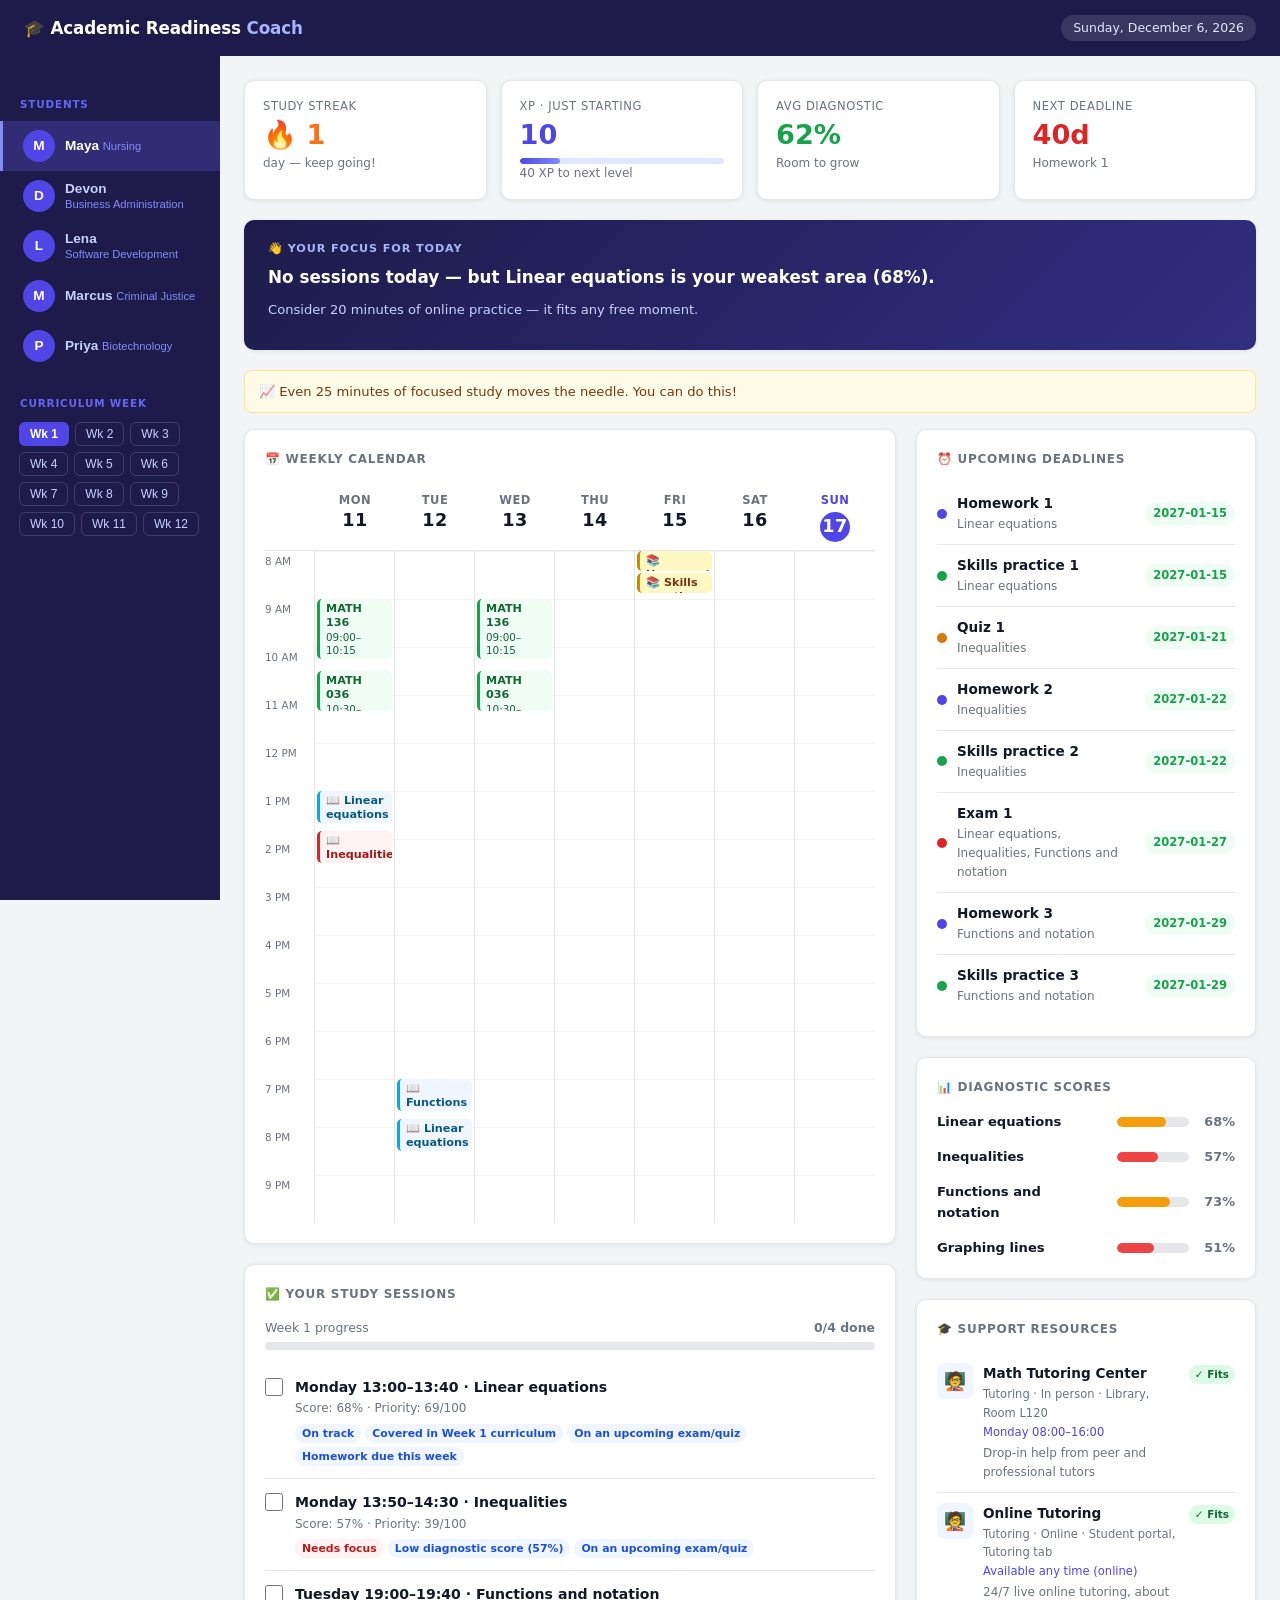
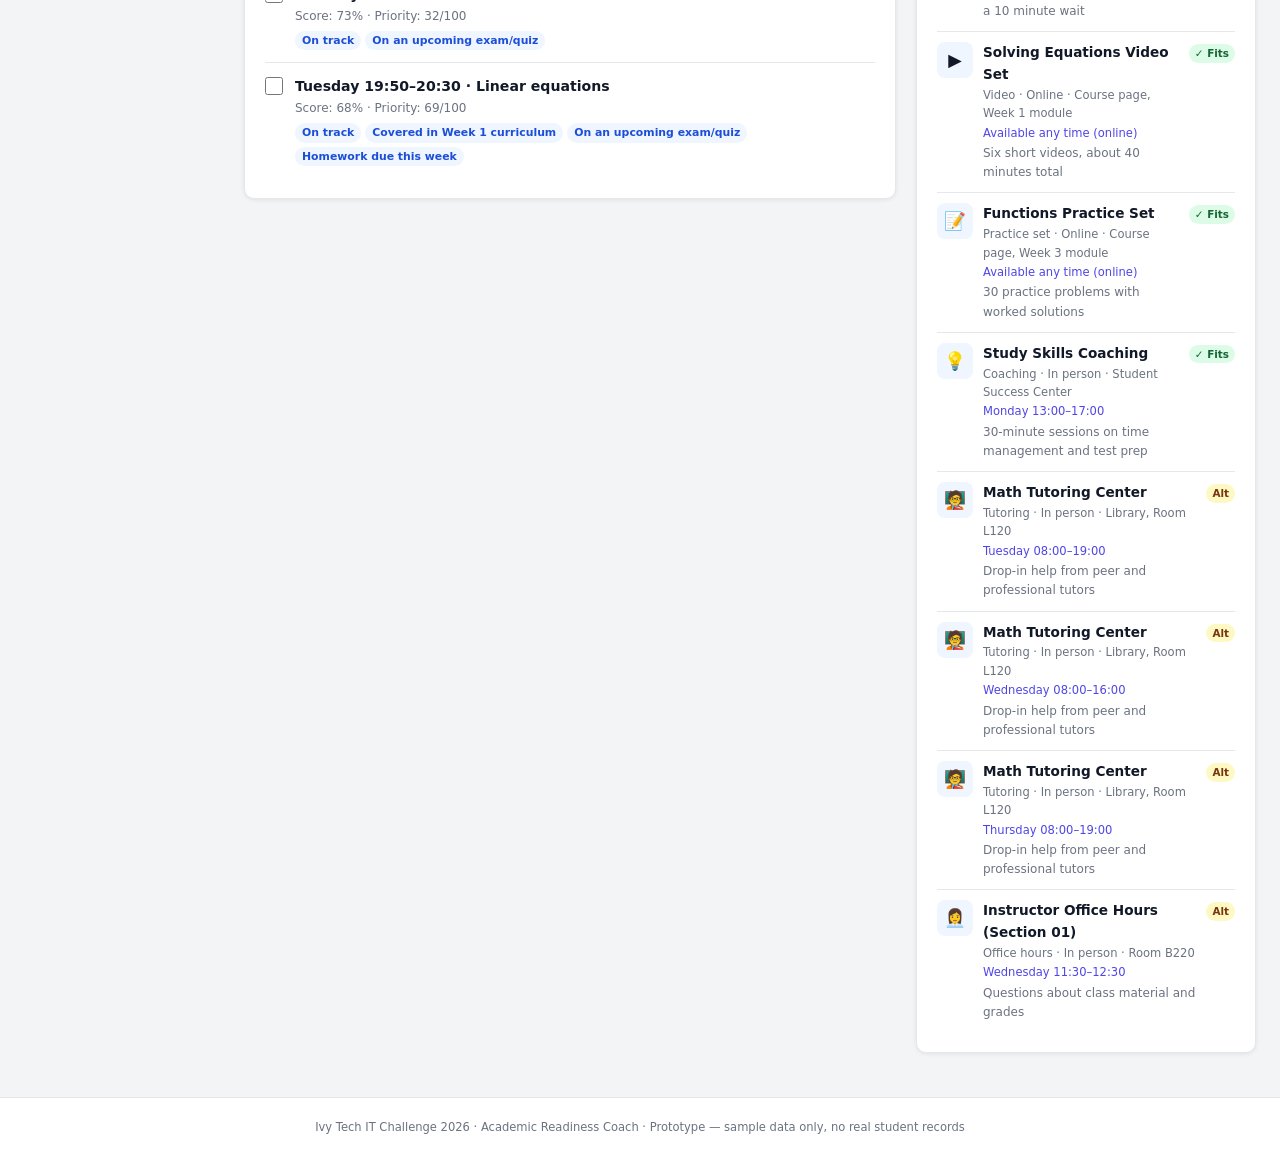
==== commit 50897e58: "feat: dashboard-v2 — calendar, streaks, deadlines, recommendations - Dark sidebar + sticky top bar l" ====
--- a/index.html
+++ b/index.html
@@ -7,63 +7,91 @@
   <link rel="stylesheet" href="css/styles.css">
 </head>
 <body>
+<div class="app-shell">
 
-<header class="app-header">
-  <div class="app-wrap">
-    <h1>🎓 Academic Readiness Coach</h1>
-    <p>Ivy Tech IT Challenge 2026 · MATH 136 College Algebra · Know what to study. Know when to get help.</p>
-  </div>
-</header>
+  <!-- ══ TOP BAR ══ -->
+  <header class="top-bar">
+    <div class="top-bar-brand">🎓 Academic Readiness <span>Coach</span></div>
+    <div class="top-bar-right">
+      <span class="today-badge" id="today-date"></span>
+    </div>
+  </header>
 
-<main class="app-wrap">
+  <!-- ══ SIDEBAR ══ -->
+  <nav class="sidebar">
+    <div class="sidebar-label">Students</div>
+    <div id="student-nav"></div>
 
-  <!-- Student picker -->
-  <div class="panel">
-    <div class="panel-title">Select a student</div>
-    <div id="student-selector"></div>
-  </div>
+    <div class="sidebar-label" style="margin-top:24px">Curriculum Week</div>
+    <div class="week-nav" id="week-nav"></div>
+  </nav>
 
-  <!-- Week picker -->
-  <div class="panel">
-    <div class="panel-title">Select a curriculum week</div>
-    <div id="week-selector"></div>
-  </div>
+  <!-- ══ MAIN CONTENT ══ -->
+  <main class="main-content">
 
-  <!-- Personalised plan (shown after selection) -->
-  <div id="plan-container" style="display:none">
+    <!-- Stat cards row -->
+    <div class="dash-row" id="stat-cards"></div>
 
-    <!-- Student overview card -->
-    <div class="panel" id="student-card"></div>
+    <!-- TODAY recommendation banner -->
+    <div class="today-rec" id="today-rec"></div>
 
-    <!-- Two-column layout on wide screens -->
-    <div style="display:grid; grid-template-columns: repeat(auto-fit, minmax(320px, 1fr)); gap:20px;">
+    <!-- Motivational message -->
+    <div class="motive-banner" id="motive-banner"></div>
 
-      <!-- Left: topic priorities -->
-      <div class="panel" id="topics-section"></div>
+    <!-- Two-column: Calendar (left wide) + Right panel -->
+    <div class="content-grid">
 
-      <!-- Right: upcoming assignments -->
-      <div class="panel" id="assignments-section"></div>
+      <!-- LEFT: weekly calendar -->
+      <div>
+        <div class="card">
+          <div class="card-title">📅 Weekly Calendar</div>
+          <div id="cal-wrap" style="overflow-x:auto"></div>
+        </div>
 
+        <!-- Study sessions checklist -->
+        <div class="card">
+          <div class="card-title">✅ Your Study Sessions</div>
+          <div id="sessions-list"></div>
+        </div>
+      </div>
+
+      <!-- RIGHT: deadlines + scores + resources -->
+      <div>
+
+        <!-- Upcoming deadlines -->
+        <div class="card">
+          <div class="card-title">⏰ Upcoming Deadlines</div>
+          <div id="deadlines-list"></div>
+        </div>
+
+        <!-- Topic diagnostic scores -->
+        <div class="card">
+          <div class="card-title">📊 Diagnostic Scores</div>
+          <div id="topic-scores"></div>
+        </div>
+
+        <!-- Support resources -->
+        <div class="card">
+          <div class="card-title">🎓 Support Resources</div>
+          <div id="resources-list"></div>
+        </div>
+
+      </div>
     </div>
 
-    <!-- Study schedule -->
-    <div class="panel" id="schedule-section"></div>
+  </main>
 
-    <!-- Resources -->
-    <div class="panel" id="resources-section"></div>
+  <!-- ══ FOOTER ══ -->
+  <footer class="app-footer">
+    Ivy Tech IT Challenge 2026 · Academic Readiness Coach · Prototype — sample data only, no real student records
+  </footer>
 
-  </div>
+</div>
 
-</main>
-
-<footer class="app-wrap app-footer">
-  <p>Academic Readiness Coach · Ivy Tech IT Challenge 2026 · Prototype — sample data only, no real student records</p>
-</footer>
-
-<!-- Data (window.CASE_DATA) -->
+<!-- Data -->
 <script src="data/case_data.js"></script>
 
-<!-- App modules — load order matters -->
+<!-- Modules (order matters) -->
 <script src="js/config.js"></script>
 <script src="js/data.js"></script>
 <script src="js/analysis.js"></script>
--- a/css/styles.css
+++ b/css/styles.css
@@ -1,350 +1,494 @@
-/* ─────────────────────────────────────────────────────────────────
-   Academic Readiness Coach — styles.css
-   Palette:
-     bg         #ffffff
-     surface    #f7f8fa
-     border     #e5e7eb
-     text       #1f2328
-     muted      #57606a
-     accent     #3b82d4
-     green      #16a34a
-     amber      #d97706
-     red        #dc2626
-   ───────────────────────────────────────────────────────────────── */
+/* ═══════════════════════════════════════════════════════════════
+   Academic Readiness Coach v2 — styles.css
+   Design: dark sidebar + light content, Google-Calendar-style week
+   ═══════════════════════════════════════════════════════════════ */
 
 *, *::before, *::after { box-sizing: border-box; margin: 0; padding: 0; }
 
+:root {
+  --bg:        #f3f4f6;
+  --surface:   #ffffff;
+  --border:    #e5e7eb;
+  --text:      #111827;
+  --muted:     #6b7280;
+  --accent:    #4f46e5;   /* indigo */
+  --accent2:   #0ea5e9;   /* sky */
+  --green:     #16a34a;
+  --amber:     #d97706;
+  --red:       #dc2626;
+  --sidebar-bg:#1e1b4b;   /* deep indigo */
+  --sidebar-tx:#c7d2fe;
+  --radius:    10px;
+  --shadow:    0 1px 4px rgba(0,0,0,.08);
+}
+
 body {
-  font-family: -apple-system, "Segoe UI", system-ui, sans-serif;
-  font-size: 15px;
+  font-family: -apple-system,"Segoe UI",system-ui,sans-serif;
+  font-size: 14px;
   line-height: 1.6;
-  color: #1f2328;
-  background: #f7f8fa;
-}
-
-a { color: #3b82d4; }
-
-/* ── layout ── */
-.app-wrap {
-  max-width: 900px;
-  margin: 0 auto;
-  padding: 0 16px 48px;
-}
-
-/* ── header ── */
-.app-header {
-  background: #1f2328;
+  color: var(--text);
+  background: var(--bg);
+  min-height: 100vh;
+}
+
+/* ── app shell ── */
+.app-shell {
+  display: grid;
+  grid-template-columns: 220px 1fr;
+  grid-template-rows: auto 1fr;
+  min-height: 100vh;
+}
+
+/* ── top bar ── */
+.top-bar {
+  grid-column: 1 / -1;
+  background: var(--sidebar-bg);
   color: #fff;
-  padding: 20px 24px;
-  margin-bottom: 24px;
-}
-.app-header h1 { font-size: 1.3rem; font-weight: 700; }
-.app-header p  { font-size: 0.85rem; color: #adbac7; margin-top: 2px; }
-
-/* ── section wrapper ── */
-.panel {
-  background: #fff;
-  border: 1px solid #e5e7eb;
-  border-radius: 8px;
+  display: flex;
+  align-items: center;
+  justify-content: space-between;
+  padding: 0 24px;
+  height: 56px;
+  position: sticky;
+  top: 0;
+  z-index: 100;
+}
+.top-bar-brand { font-size: 1.05rem; font-weight: 800; letter-spacing: -.01em; }
+.top-bar-brand span { color: #a5b4fc; }
+.top-bar-right { display: flex; align-items: center; gap: 16px; }
+.today-badge {
+  background: rgba(255,255,255,.12);
+  color: #e0e7ff;
+  padding: 3px 12px;
+  border-radius: 20px;
+  font-size: 0.78rem;
+}
+
+/* ── sidebar ── */
+.sidebar {
+  background: var(--sidebar-bg);
+  color: var(--sidebar-tx);
+  padding: 20px 0 32px;
+  position: sticky;
+  top: 56px;
+  height: calc(100vh - 56px);
+  overflow-y: auto;
+}
+.sidebar-label {
+  font-size: 0.65rem;
+  font-weight: 700;
+  text-transform: uppercase;
+  letter-spacing: .08em;
+  color: #6366f1;
+  padding: 0 20px;
+  margin: 20px 0 8px;
+}
+.student-nav-btn {
+  display: flex;
+  align-items: center;
+  gap: 10px;
+  width: 100%;
+  padding: 9px 20px;
+  background: none;
+  border: none;
+  cursor: pointer;
+  color: var(--sidebar-tx);
+  text-align: left;
+  transition: background .15s;
+  border-left: 3px solid transparent;
+}
+.student-nav-btn:hover    { background: rgba(255,255,255,.07); }
+.student-nav-btn.active   {
+  background: rgba(99,102,241,.25);
+  border-left-color: #818cf8;
+  color: #fff;
+}
+.snb-avatar {
+  width: 32px; height: 32px;
+  border-radius: 50%;
+  background: #4f46e5;
+  color: #fff;
+  font-weight: 700;
+  font-size: 0.85rem;
+  display: flex; align-items: center; justify-content: center;
+  flex-shrink: 0;
+}
+.snb-info { overflow: hidden; }
+.snb-name { font-size: 0.85rem; font-weight: 600; white-space: nowrap; overflow: hidden; text-overflow: ellipsis; }
+.snb-prog { font-size: 0.7rem; color: #818cf8; white-space: nowrap; overflow: hidden; text-overflow: ellipsis; }
+
+.week-nav { padding: 0 16px; }
+.week-nav-btn {
+  display: inline-block;
+  padding: 4px 10px;
+  margin: 3px;
+  border: 1px solid rgba(255,255,255,.15);
+  border-radius: 6px;
+  background: none;
+  color: var(--sidebar-tx);
+  cursor: pointer;
+  font-size: 0.75rem;
+  transition: all .15s;
+}
+.week-nav-btn:hover  { background: rgba(255,255,255,.1); }
+.week-nav-btn.active { background: #4f46e5; border-color: #4f46e5; color: #fff; font-weight: 700; }
+
+/* ── main content ── */
+.main-content {
+  padding: 24px;
+  overflow-y: auto;
+}
+
+/* ── generic card ── */
+.card {
+  background: var(--surface);
+  border: 1px solid var(--border);
+  border-radius: var(--radius);
   padding: 20px;
+  box-shadow: var(--shadow);
   margin-bottom: 20px;
 }
-.panel-title {
+.card-title {
   font-size: 0.75rem;
-  font-weight: 600;
+  font-weight: 700;
   text-transform: uppercase;
   letter-spacing: .06em;
-  color: #57606a;
-  margin-bottom: 12px;
-}
-
-/* ── student selector ── */
-#student-selector {
-  display: flex;
-  flex-wrap: wrap;
-  gap: 10px;
-}
-.student-btn {
-  display: flex;
-  flex-direction: column;
-  align-items: center;
-  gap: 4px;
-  padding: 12px 16px;
-  border: 2px solid #e5e7eb;
-  border-radius: 8px;
-  background: #fff;
-  cursor: pointer;
-  min-width: 100px;
-  transition: border-color .15s, background .15s;
-}
-.student-btn:hover { border-color: #3b82d4; background: #f0f6ff; }
-.student-btn--active { border-color: #3b82d4; background: #eff6ff; }
-.stu-avatar {
-  width: 40px; height: 40px;
-  border-radius: 50%;
-  background: #3b82d4;
+  color: var(--muted);
+  margin-bottom: 14px;
+}
+
+/* ── dashboard top row ── */
+.dash-row {
+  display: grid;
+  grid-template-columns: repeat(auto-fit, minmax(160px, 1fr));
+  gap: 14px;
+  margin-bottom: 20px;
+}
+.stat-card {
+  background: var(--surface);
+  border: 1px solid var(--border);
+  border-radius: var(--radius);
+  padding: 16px 18px;
+  box-shadow: var(--shadow);
+}
+.stat-label { font-size: 0.72rem; color: var(--muted); text-transform: uppercase; letter-spacing: .05em; }
+.stat-value { font-size: 1.7rem; font-weight: 800; line-height: 1.2; margin: 4px 0 2px; }
+.stat-sub   { font-size: 0.75rem; color: var(--muted); }
+.stat-card--streak .stat-value { color: #f97316; }
+.stat-card--xp     .stat-value { color: #4f46e5; }
+.stat-card--score  .stat-value { color: var(--green); }
+.stat-card--deadline .stat-value { color: var(--red); }
+
+/* ── streak flame animation ── */
+@keyframes flamePulse {
+  0%, 100% { transform: scale(1); }
+  50%       { transform: scale(1.15); }
+}
+.flame { display: inline-block; animation: flamePulse 1.4s ease-in-out infinite; }
+
+/* ── XP bar ── */
+.xp-bar-wrap {
+  height: 6px;
+  background: #e0e7ff;
+  border-radius: 3px;
+  overflow: hidden;
+  margin-top: 6px;
+}
+.xp-bar-fill {
+  height: 100%;
+  background: linear-gradient(90deg, #4f46e5, #818cf8);
+  border-radius: 3px;
+  transition: width .5s ease;
+}
+
+/* ── TODAY recommendation ── */
+.today-rec {
+  background: linear-gradient(135deg, #1e1b4b 0%, #312e81 100%);
   color: #fff;
-  font-size: 1.1rem;
-  font-weight: 700;
-  display: flex; align-items: center; justify-content: center;
-}
-.stu-name  { font-weight: 600; font-size: 0.9rem; }
-.stu-prog  { font-size: 0.75rem; color: #57606a; text-align: center; }
-
-/* ── week selector ── */
-#week-selector {
-  display: flex;
-  flex-wrap: wrap;
-  gap: 6px;
-}
-.week-btn {
-  padding: 5px 12px;
-  border: 1px solid #e5e7eb;
-  border-radius: 20px;
-  background: #fff;
-  cursor: pointer;
-  font-size: 0.8rem;
-  transition: all .15s;
-}
-.week-btn:hover     { border-color: #3b82d4; color: #3b82d4; }
-.week-btn--active   { background: #3b82d4; border-color: #3b82d4; color: #fff; font-weight: 600; }
-
-/* ── student card ── */
-.card-header {
-  display: flex;
-  align-items: center;
-  gap: 14px;
-  margin-bottom: 10px;
-}
-.card-avatar {
-  width: 52px; height: 52px;
-  border-radius: 50%;
-  background: #1f2328;
-  color: #fff;
-  font-size: 1.4rem;
-  font-weight: 700;
-  display: flex; align-items: center; justify-content: center;
-  flex-shrink: 0;
-}
-.card-name { font-size: 1.15rem; font-weight: 700; }
-.card-meta { font-size: 0.85rem; color: #57606a; }
-.card-pills { display: flex; flex-wrap: wrap; gap: 6px; margin-top: 6px; }
-.pill {
+  border-radius: var(--radius);
+  padding: 20px 24px;
+  margin-bottom: 20px;
+  box-shadow: var(--shadow);
+}
+.today-rec-label { font-size: 0.7rem; font-weight: 700; text-transform: uppercase; letter-spacing: .08em; color: #a5b4fc; margin-bottom: 6px; }
+.today-rec-action { font-size: 1.05rem; font-weight: 700; margin-bottom: 8px; }
+.today-rec-why { font-size: 0.82rem; color: #c7d2fe; }
+.today-rec-chips { display: flex; flex-wrap: wrap; gap: 6px; margin-top: 10px; }
+.rec-chip {
   padding: 3px 10px;
-  background: #f0f6ff;
-  border: 1px solid #bfdbfe;
-  border-radius: 20px;
-  font-size: 0.78rem;
-  color: #1e40af;
-}
-
-/* ── section titles ── */
-.section-title {
-  font-size: 1rem;
-  font-weight: 700;
-  margin-bottom: 14px;
-  padding-bottom: 8px;
-  border-bottom: 1px solid #e5e7eb;
-}
-.sub-title {
-  font-size: 0.82rem;
+  border-radius: 20px;
+  font-size: 0.72rem;
   font-weight: 600;
+  background: rgba(255,255,255,.12);
+  color: #e0e7ff;
+}
+.rec-chip--urgent { background: rgba(220,38,38,.4); color: #fecaca; }
+
+/* ── content grid ── */
+.content-grid {
+  display: grid;
+  grid-template-columns: 1fr 340px;
+  gap: 20px;
+}
+@media (max-width: 900px) {
+  .app-shell { grid-template-columns: 1fr; }
+  .sidebar   { position: static; height: auto; display: flex; flex-wrap: wrap; padding: 12px; gap: 8px; }
+  .sidebar-label { margin: 4px 0; }
+  .content-grid  { grid-template-columns: 1fr; }
+}
+
+/* ══════════════════════════════════
+   CALENDAR
+══════════════════════════════════ */
+.cal-header {
+  display: grid;
+  grid-template-columns: 50px repeat(7, 1fr);
+  border-bottom: 1px solid var(--border);
+  margin-bottom: 0;
+}
+.cal-day-label {
+  text-align: center;
+  padding: 8px 4px;
+  font-size: 0.72rem;
+  font-weight: 700;
   text-transform: uppercase;
   letter-spacing: .04em;
-  color: #57606a;
-  margin: 14px 0 8px;
-}
-
-/* ── badges ── */
-.badge {
-  display: inline-block;
+  color: var(--muted);
+}
+.cal-day-label.today { color: var(--accent); }
+.cal-day-num {
+  display: block;
+  font-size: 1.1rem;
+  font-weight: 800;
+  color: var(--text);
+  line-height: 1;
+  margin-top: 2px;
+}
+.cal-day-label.today .cal-day-num {
+  background: var(--accent);
+  color: #fff;
+  width: 30px; height: 30px;
+  border-radius: 50%;
+  display: flex; align-items: center; justify-content: center;
+  margin: 2px auto 0;
+}
+
+.cal-grid {
+  display: grid;
+  grid-template-columns: 50px repeat(7, 1fr);
+  min-height: 420px;
+  position: relative;
+}
+.cal-time-col {
+  display: flex;
+  flex-direction: column;
+}
+.cal-time-slot {
+  height: 48px;
+  display: flex;
+  align-items: flex-start;
+  padding-top: 2px;
+  font-size: 0.65rem;
+  color: var(--muted);
+  border-right: 1px solid var(--border);
+  padding-right: 6px;
+  text-align: right;
+}
+.cal-day-col {
+  position: relative;
+  border-right: 1px solid var(--border);
+}
+.cal-day-col:last-child { border-right: none; }
+.cal-hour-line {
+  position: absolute;
+  left: 0; right: 0;
+  border-top: 1px solid #f3f4f6;
+}
+.cal-event {
+  position: absolute;
+  left: 2px; right: 2px;
+  border-radius: 5px;
+  padding: 3px 6px;
+  font-size: 0.7rem;
+  font-weight: 600;
+  overflow: hidden;
+  cursor: default;
+  line-height: 1.3;
+  border-left: 3px solid transparent;
+}
+.cal-event--class   { background: #f0fdf4; border-left-color: var(--green);  color: #166534; }
+.cal-event--study   { background: #eff6ff; border-left-color: var(--accent2); color: #075985; }
+.cal-event--study-urgent { background: #fef2f2; border-left-color: var(--red); color: #991b1b; }
+.cal-event--deadline { background: #fef9c3; border-left-color: #ca8a04; color: #78350f; font-weight: 700; }
+
+/* ══════════════════════════════════
+   DEADLINES
+══════════════════════════════════ */
+.deadline-item {
+  display: flex;
+  align-items: center;
+  gap: 10px;
+  padding: 10px 0;
+  border-bottom: 1px solid var(--border);
+}
+.deadline-item:last-child { border-bottom: none; }
+.deadline-dot {
+  width: 10px; height: 10px;
+  border-radius: 50%;
+  flex-shrink: 0;
+}
+.deadline-dot--exam     { background: var(--red); }
+.deadline-dot--quiz     { background: var(--amber); }
+.deadline-dot--homework { background: var(--accent); }
+.deadline-dot--practice { background: var(--green); }
+.deadline-info { flex: 1; }
+.deadline-name { font-size: 0.85rem; font-weight: 600; }
+.deadline-topic { font-size: 0.75rem; color: var(--muted); }
+.deadline-due {
+  font-size: 0.72rem;
+  font-weight: 700;
   padding: 2px 8px;
   border-radius: 20px;
-  font-size: 0.72rem;
+  white-space: nowrap;
+}
+.deadline-due--urgent  { background: #fef2f2; color: var(--red); }
+.deadline-due--soon    { background: #fffbeb; color: var(--amber); }
+.deadline-due--ok      { background: #f0fdf4; color: var(--green); }
+
+/* ══════════════════════════════════
+   TOPIC SCORES
+══════════════════════════════════ */
+.topic-row-item {
+  display: flex;
+  align-items: center;
+  gap: 10px;
+  margin-bottom: 14px;
+}
+.topic-row-item:last-child { margin-bottom: 0; }
+.topic-name-label { width: 170px; font-size: 0.82rem; font-weight: 600; flex-shrink: 0; }
+.topic-track {
+  flex: 1;
+  height: 10px;
+  background: var(--border);
+  border-radius: 5px;
+  overflow: hidden;
+}
+.topic-fill { height: 100%; border-radius: 5px; transition: width .5s ease; }
+.topic-fill--needs-focus { background: #ef4444; }
+.topic-fill--fair        { background: #f59e0b; }
+.topic-fill--strong      { background: #22c55e; }
+.topic-score-num { width: 36px; text-align: right; font-size: 0.8rem; font-weight: 700; color: var(--muted); }
+
+/* ══════════════════════════════════
+   STUDY SESSIONS LIST
+══════════════════════════════════ */
+.session-item {
+  display: flex;
+  align-items: flex-start;
+  gap: 12px;
+  padding: 12px 0;
+  border-bottom: 1px solid var(--border);
+}
+.session-item:last-child { border-bottom: none; }
+.session-check-wrap { padding-top: 2px; }
+.session-checkbox {
+  width: 18px; height: 18px;
+  accent-color: var(--accent);
+  cursor: pointer;
+}
+.session-body { flex: 1; }
+.session-title { font-size: 0.88rem; font-weight: 600; }
+.session-meta  { font-size: 0.75rem; color: var(--muted); margin-top: 1px; }
+.session-tags  { display: flex; flex-wrap: wrap; gap: 4px; margin-top: 5px; }
+.session-tag {
+  padding: 1px 7px;
+  border-radius: 20px;
+  font-size: 0.68rem;
   font-weight: 600;
-  text-transform: uppercase;
-  letter-spacing: .04em;
-}
-.badge--needs-focus { background: #fef2f2; color: #b91c1c; border: 1px solid #fecaca; }
-.badge--fair        { background: #fffbeb; color: #92400e; border: 1px solid #fde68a; }
-.badge--strong      { background: #f0fdf4; color: #15803d; border: 1px solid #bbf7d0; }
-
-/* ── score bar ── */
-.score-bar-wrap {
-  position: relative;
-  height: 8px;
-  background: #e5e7eb;
-  border-radius: 4px;
-  margin: 8px 0 4px;
-  overflow: visible;
-}
-.score-bar {
-  height: 100%;
-  border-radius: 4px;
-  transition: width .3s;
-}
-.score-bar--needs-focus { background: #ef4444; }
-.score-bar--fair        { background: #f59e0b; }
-.score-bar--strong      { background: #22c55e; }
-.score-num {
-  position: absolute;
-  right: 0; top: -18px;
-  font-size: 0.75rem;
-  color: #57606a;
-}
-
-/* ── topic cards ── */
-.topic-card {
-  border: 1px solid #e5e7eb;
+  background: #eff6ff;
+  color: #1d4ed8;
+}
+.session-tag--urgent { background: #fef2f2; color: #b91c1c; }
+.session-item--done  { opacity: 0.5; }
+.session-item--done .session-title { text-decoration: line-through; }
+
+/* ── progress bar ── */
+.progress-wrap { margin-bottom: 14px; }
+.progress-label { font-size: 0.78rem; color: var(--muted); margin-bottom: 4px; display: flex; justify-content: space-between; }
+.progress-track { height: 8px; background: var(--border); border-radius: 4px; overflow: hidden; }
+.progress-fill  { height: 100%; background: var(--accent); border-radius: 4px; transition: width .4s; }
+
+/* ── resources ── */
+.resource-item {
+  display: flex;
+  gap: 10px;
+  padding: 10px 0;
+  border-bottom: 1px solid var(--border);
+}
+.resource-item:last-child { border-bottom: none; }
+.resource-icon-wrap {
+  width: 36px; height: 36px;
   border-radius: 8px;
-  padding: 12px 14px;
-  margin-bottom: 10px;
-  background: #fff;
-}
-.topic-card--top { border-left: 4px solid #3b82d4; }
-.topic-card--needs-focus { border-left-color: #ef4444; }
-.topic-card--fair        { border-left-color: #f59e0b; }
-.topic-card--strong      { border-left-color: #22c55e; }
-.topic-row {
-  display: flex;
-  align-items: center;
-  gap: 8px;
-  flex-wrap: wrap;
-}
-.topic-rank  { font-size: 0.75rem; color: #57606a; min-width: 24px; }
-.topic-name  { font-weight: 600; flex: 1; }
-.topic-reasons { margin-top: 6px; }
-.topic-priority-num { font-size: 0.75rem; color: #57606a; margin-top: 4px; }
-
-/* ── reason chips ── */
-.reason {
-  display: inline-block;
-  font-size: 0.75rem;
-  color: #57606a;
-  margin-right: 10px;
-}
-
-/* ── schedule notice ── */
-.schedule-notice {
-  font-size: 0.85rem;
-  color: #57606a;
-  background: #f7f8fa;
-  border: 1px solid #e5e7eb;
-  border-radius: 6px;
-  padding: 8px 12px;
-  margin-bottom: 12px;
-}
-
-/* ── progress bar ── */
-.progress-label {
-  font-size: 0.82rem;
-  color: #57606a;
-  margin-bottom: 4px;
-}
-.progress-track {
-  height: 8px;
-  background: #e5e7eb;
-  border-radius: 4px;
-  overflow: hidden;
-  margin-bottom: 14px;
-}
-.progress-fill {
-  height: 100%;
-  background: #3b82d4;
-  border-radius: 4px;
-  transition: width .3s;
-}
-
-/* ── session cards ── */
-.session-card {
-  border: 1px solid #e5e7eb;
-  border-radius: 8px;
-  padding: 14px 16px;
-  margin-bottom: 10px;
-  background: #fff;
-  transition: opacity .2s;
-}
-.session-card--done {
-  opacity: 0.6;
-  background: #f7f8fa;
-}
-.session-header {
-  display: flex;
-  align-items: center;
-  gap: 12px;
-  flex-wrap: wrap;
-  margin-bottom: 8px;
-}
-.session-day  { font-weight: 700; min-width: 90px; }
-.session-time { color: #57606a; font-size: 0.88rem; flex: 1; }
-.session-check { display: flex; align-items: center; gap: 6px; cursor: pointer; }
-.check-input  { accent-color: #3b82d4; width: 16px; height: 16px; cursor: pointer; }
-.check-label  { font-size: 0.8rem; color: #57606a; cursor: pointer; }
-.session-topic  { font-size: 0.9rem; margin-bottom: 2px; }
-.session-score  { font-size: 0.8rem; color: #57606a; margin-bottom: 4px; }
-.session-reasons { font-size: 0.78rem; color: #57606a; }
-
-/* ── resource cards ── */
-.resource-card {
-  border: 1px solid #e5e7eb;
-  border-radius: 8px;
-  padding: 12px 14px;
-  margin-bottom: 10px;
-  background: #fff;
-}
-.resource-card--alt {
-  background: #fffbeb;
-  border-color: #fde68a;
-}
-.resource-row  { display: flex; gap: 12px; }
-.resource-icon { font-size: 1.3rem; flex-shrink: 0; margin-top: 2px; }
-.resource-name { font-weight: 600; margin-bottom: 2px; }
-.resource-meta { font-size: 0.8rem; color: #57606a; }
-.resource-time { font-size: 0.8rem; color: #3b82d4; margin-top: 2px; }
-.resource-desc { font-size: 0.82rem; margin-top: 4px; }
-.resource-topics { font-size: 0.78rem; color: #57606a; margin-top: 3px; }
-.resource-alt-note { font-size: 0.78rem; color: #92400e; margin-top: 4px; }
-
-/* ── assignment cards ── */
-.assign-card {
-  display: grid;
-  grid-template-columns: 90px 1fr auto;
-  grid-template-rows: auto auto;
-  gap: 2px 10px;
-  align-items: start;
-  border: 1px solid #e5e7eb;
+  background: #eff6ff;
+  display: flex; align-items: center; justify-content: center;
+  font-size: 1.1rem;
+  flex-shrink: 0;
+}
+.resource-body .resource-name { font-size: 0.85rem; font-weight: 600; }
+.resource-body .resource-meta { font-size: 0.72rem; color: var(--muted); }
+.resource-body .resource-time { font-size: 0.72rem; color: var(--accent); margin-top: 1px; }
+.resource-fit-badge {
+  font-size: 0.65rem;
+  padding: 1px 6px;
+  border-radius: 20px;
+  background: #dcfce7;
+  color: #166534;
+  font-weight: 700;
+  align-self: flex-start;
+  margin-top: 2px;
+  flex-shrink: 0;
+}
+.resource-alt-badge {
+  font-size: 0.65rem;
+  padding: 1px 6px;
+  border-radius: 20px;
+  background: #fef9c3;
+  color: #78350f;
+  font-weight: 700;
+  align-self: flex-start;
+  margin-top: 2px;
+  flex-shrink: 0;
+}
+
+/* ── empty ── */
+.empty { color: var(--muted); font-size: 0.85rem; padding: 12px 0; }
+
+/* ── motivational banner ── */
+.motive-banner {
+  background: #fefce8;
+  border: 1px solid #fde68a;
   border-radius: 8px;
   padding: 10px 14px;
-  margin-bottom: 8px;
-  background: #fff;
-  border-left: 4px solid #e5e7eb;
-}
-.assign-card--exam     { border-left-color: #ef4444; }
-.assign-card--quiz     { border-left-color: #f59e0b; }
-.assign-card--homework { border-left-color: #3b82d4; }
-.assign-card--practice { border-left-color: #22c55e; }
-.assign-type  { font-size: 0.75rem; font-weight: 700; text-transform: uppercase; color: #57606a; }
-.assign-item  { font-weight: 600; font-size: 0.9rem; }
-.assign-due   { font-size: 0.78rem; color: #57606a; text-align: right; grid-column: 3; grid-row: 1; }
-.assign-topic { font-size: 0.78rem; color: #57606a; grid-column: 2 / 4; }
-
-/* ── empty state ── */
-.empty-state { color: #57606a; font-size: 0.88rem; padding: 12px 0; }
+  font-size: 0.82rem;
+  color: #78350f;
+  margin-bottom: 16px;
+  display: flex;
+  gap: 8px;
+  align-items: center;
+}
 
 /* ── footer ── */
 .app-footer {
+  grid-column: 1 / -1;
   text-align: center;
-  font-size: 0.75rem;
-  color: #57606a;
-  border-top: 1px solid #e5e7eb;
-  padding-top: 16px;
-  margin-top: 32px;
-}
-
-/* ── responsive ── */
-@media (max-width: 600px) {
-  .assign-card { grid-template-columns: 1fr; }
-  .assign-due  { grid-column: 1; grid-row: auto; text-align: left; }
-  .assign-topic{ grid-column: 1; }
-  .session-header { flex-direction: column; align-items: flex-start; }
-}
+  font-size: 0.72rem;
+  color: var(--muted);
+  padding: 20px;
+  border-top: 1px solid var(--border);
+  background: var(--surface);
+}
+
+/* ── scrollbar ── */
+::-webkit-scrollbar { width: 6px; height: 6px; }
+::-webkit-scrollbar-track { background: transparent; }
+::-webkit-scrollbar-thumb { background: #d1d5db; border-radius: 3px; }
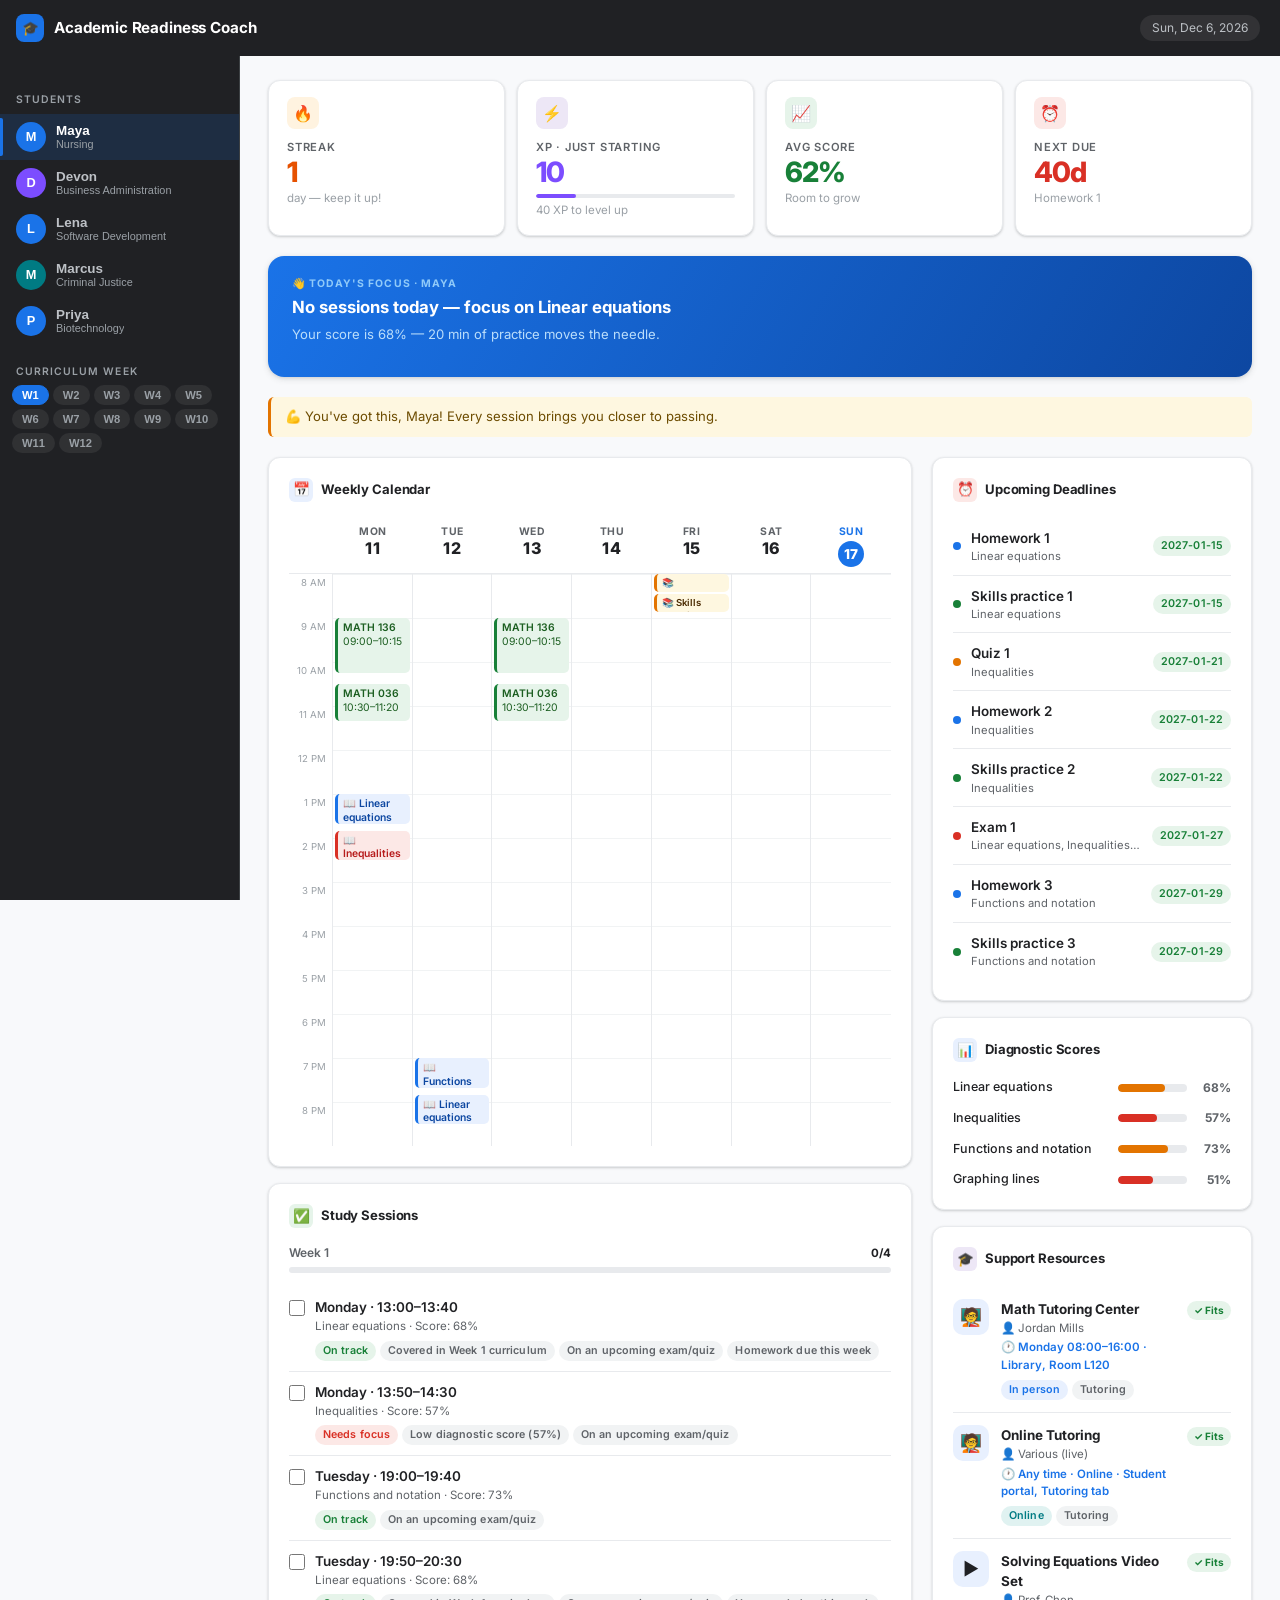
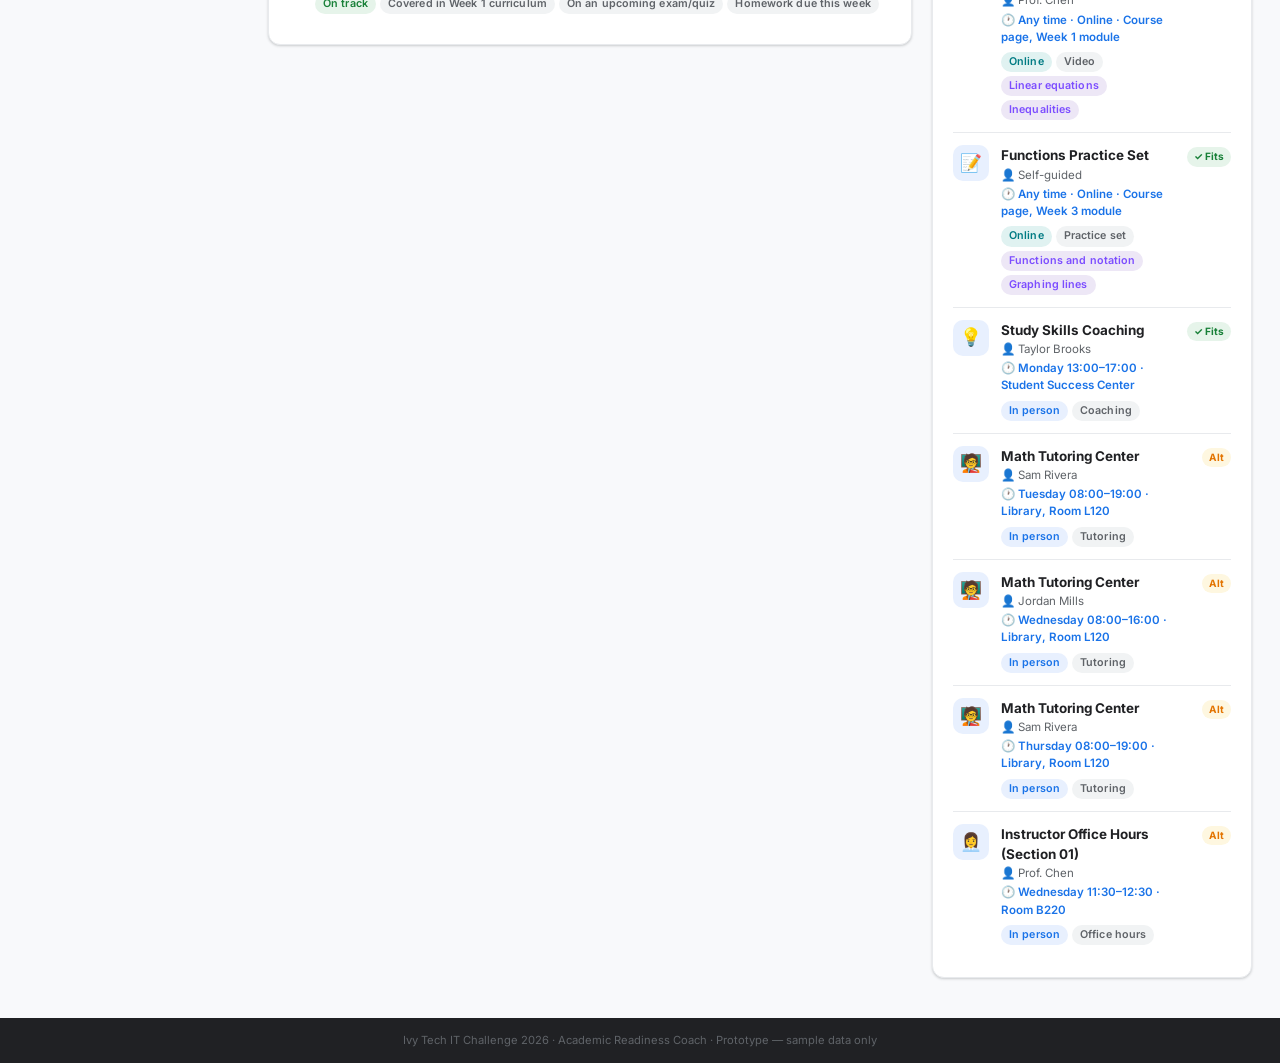
==== commit eef2d86a: "feat: v3 redesign — Google/Apple UI, tutor names, pill tags - data/case_data.js: added tutor names (" ====
--- a/index.html
+++ b/index.html
@@ -9,84 +9,97 @@
 <body>
 <div class="app-shell">
 
-  <!-- ══ TOP BAR ══ -->
+  <!-- ══ TOP BAR ══════════════════════════════════════════════ -->
   <header class="top-bar">
-    <div class="top-bar-brand">🎓 Academic Readiness <span>Coach</span></div>
+    <div class="top-bar-brand">
+      <div class="brand-dot">🎓</div>
+      Academic Readiness Coach
+    </div>
     <div class="top-bar-right">
-      <span class="today-badge" id="today-date"></span>
+      <span class="date-chip" id="today-date"></span>
     </div>
   </header>
 
-  <!-- ══ SIDEBAR ══ -->
+  <!-- ══ SIDEBAR ══════════════════════════════════════════════ -->
   <nav class="sidebar">
-    <div class="sidebar-label">Students</div>
+    <div class="nav-section-label">Students</div>
     <div id="student-nav"></div>
 
-    <div class="sidebar-label" style="margin-top:24px">Curriculum Week</div>
-    <div class="week-nav" id="week-nav"></div>
+    <div class="nav-section-label">Curriculum Week</div>
+    <div class="week-pill-wrap" id="week-nav"></div>
   </nav>
 
-  <!-- ══ MAIN CONTENT ══ -->
+  <!-- ══ MAIN CONTENT ════════════════════════════════════════ -->
   <main class="main-content">
 
-    <!-- Stat cards row -->
-    <div class="dash-row" id="stat-cards"></div>
+    <!-- Stat row -->
+    <div class="stat-row" id="stat-row"></div>
 
-    <!-- TODAY recommendation banner -->
-    <div class="today-rec" id="today-rec"></div>
+    <!-- Today card -->
+    <div class="today-card" id="today-card"></div>
 
     <!-- Motivational message -->
-    <div class="motive-banner" id="motive-banner"></div>
+    <div class="motive" id="motive-banner"></div>
 
-    <!-- Two-column: Calendar (left wide) + Right panel -->
+    <!-- Two-column body -->
     <div class="content-grid">
 
-      <!-- LEFT: weekly calendar -->
+      <!-- LEFT: calendar + sessions -->
       <div>
         <div class="card">
-          <div class="card-title">📅 Weekly Calendar</div>
-          <div id="cal-wrap" style="overflow-x:auto"></div>
+          <div class="card-hd">
+            <div class="card-hd-icon card-hd-icon--cal">📅</div>
+            <span class="card-title">Weekly Calendar</span>
+          </div>
+          <div id="cal-wrap"></div>
         </div>
 
-        <!-- Study sessions checklist -->
         <div class="card">
-          <div class="card-title">✅ Your Study Sessions</div>
+          <div class="card-hd">
+            <div class="card-hd-icon card-hd-icon--check">✅</div>
+            <span class="card-title">Study Sessions</span>
+          </div>
           <div id="sessions-list"></div>
         </div>
       </div>
 
       <!-- RIGHT: deadlines + scores + resources -->
       <div>
-
-        <!-- Upcoming deadlines -->
         <div class="card">
-          <div class="card-title">⏰ Upcoming Deadlines</div>
+          <div class="card-hd">
+            <div class="card-hd-icon card-hd-icon--dead">⏰</div>
+            <span class="card-title">Upcoming Deadlines</span>
+          </div>
           <div id="deadlines-list"></div>
         </div>
 
-        <!-- Topic diagnostic scores -->
         <div class="card">
-          <div class="card-title">📊 Diagnostic Scores</div>
+          <div class="card-hd">
+            <div class="card-hd-icon card-hd-icon--score">📊</div>
+            <span class="card-title">Diagnostic Scores</span>
+          </div>
           <div id="topic-scores"></div>
         </div>
 
-        <!-- Support resources -->
         <div class="card">
-          <div class="card-title">🎓 Support Resources</div>
+          <div class="card-hd">
+            <div class="card-hd-icon card-hd-icon--res">🎓</div>
+            <span class="card-title">Support Resources</span>
+          </div>
           <div id="resources-list"></div>
         </div>
+      </div>
 
-      </div>
-    </div>
+    </div><!-- /content-grid -->
 
   </main>
 
-  <!-- ══ FOOTER ══ -->
+  <!-- ══ FOOTER ════════════════════════════════════════════════ -->
   <footer class="app-footer">
-    Ivy Tech IT Challenge 2026 · Academic Readiness Coach · Prototype — sample data only, no real student records
+    Ivy Tech IT Challenge 2026 · Academic Readiness Coach · Prototype — sample data only
   </footer>
 
-</div>
+</div><!-- /app-shell -->
 
 <!-- Data -->
 <script src="data/case_data.js"></script>
--- a/css/styles.css
+++ b/css/styles.css
@@ -1,329 +1,437 @@
-/* ═══════════════════════════════════════════════════════════════
-   Academic Readiness Coach v2 — styles.css
-   Design: dark sidebar + light content, Google-Calendar-style week
-   ═══════════════════════════════════════════════════════════════ */
+/* ═══════════════════════════════════════════════════════
+   Academic Readiness Coach v3
+   Style: Google Material You / Apple HIG inspired
+   — clean whites, Inter-scale type, generous space,
+     colour only for meaning, pills instead of prose
+   ═══════════════════════════════════════════════════════ */
+
+@import url('https://fonts.googleapis.com/css2?family=Inter:wght@400;500;600;700;800&display=swap');
 
 *, *::before, *::after { box-sizing: border-box; margin: 0; padding: 0; }
 
 :root {
-  --bg:        #f3f4f6;
+  --white:     #ffffff;
+  --bg:        #f8f9fb;
   --surface:   #ffffff;
-  --border:    #e5e7eb;
-  --text:      #111827;
-  --muted:     #6b7280;
-  --accent:    #4f46e5;   /* indigo */
-  --accent2:   #0ea5e9;   /* sky */
-  --green:     #16a34a;
-  --amber:     #d97706;
-  --red:       #dc2626;
-  --sidebar-bg:#1e1b4b;   /* deep indigo */
-  --sidebar-tx:#c7d2fe;
-  --radius:    10px;
-  --shadow:    0 1px 4px rgba(0,0,0,.08);
-}
+  --border:    #e8eaed;          /* Google grey-200 */
+  --text:      #202124;          /* Google near-black */
+  --sub:       #5f6368;          /* Google grey-600 */
+  --hint:      #9aa0a6;          /* Google grey-500 */
+
+  --blue:      #1a73e8;          /* Google blue */
+  --blue-bg:   #e8f0fe;
+  --green:     #188038;          /* Google green */
+  --green-bg:  #e6f4ea;
+  --amber:     #e37400;          /* Google amber */
+  --amber-bg:  #fef7e0;
+  --red:       #d93025;          /* Google red */
+  --red-bg:    #fce8e6;
+  --purple:    #7c4dff;
+  --purple-bg: #ede7f6;
+  --teal:      #007b83;
+  --teal-bg:   #e0f2f1;
+
+  --nav-bg:    #202124;          /* dark nav */
+  --nav-active:#e8f0fe;
+  --radius-sm: 6px;
+  --radius:    12px;
+  --radius-lg: 16px;
+  --shadow:    0 1px 3px rgba(60,64,67,.15), 0 1px 2px rgba(60,64,67,.10);
+  --shadow-md: 0 2px 6px rgba(60,64,67,.15), 0 1px 3px rgba(60,64,67,.10);
+}
+
+html { scroll-behavior: smooth; }
 
 body {
-  font-family: -apple-system,"Segoe UI",system-ui,sans-serif;
+  font-family: 'Inter', -apple-system, "Segoe UI", sans-serif;
   font-size: 14px;
-  line-height: 1.6;
+  line-height: 1.5;
   color: var(--text);
   background: var(--bg);
-  min-height: 100vh;
-}
-
-/* ── app shell ── */
+}
+
+/* ═══ APP SHELL (sidebar + main) ═══════════════════════ */
 .app-shell {
   display: grid;
-  grid-template-columns: 220px 1fr;
-  grid-template-rows: auto 1fr;
+  grid-template-columns: 240px 1fr;
+  grid-template-rows: 56px 1fr auto;
   min-height: 100vh;
 }
 
-/* ── top bar ── */
+/* ═══ TOP BAR ═══════════════════════════════════════════ */
 .top-bar {
   grid-column: 1 / -1;
-  background: var(--sidebar-bg);
-  color: #fff;
+  background: var(--nav-bg);
   display: flex;
   align-items: center;
   justify-content: space-between;
-  padding: 0 24px;
-  height: 56px;
+  padding: 0 20px 0 16px;
   position: sticky;
   top: 0;
-  z-index: 100;
-}
-.top-bar-brand { font-size: 1.05rem; font-weight: 800; letter-spacing: -.01em; }
-.top-bar-brand span { color: #a5b4fc; }
-.top-bar-right { display: flex; align-items: center; gap: 16px; }
-.today-badge {
-  background: rgba(255,255,255,.12);
-  color: #e0e7ff;
-  padding: 3px 12px;
+  z-index: 200;
+}
+.top-bar-brand {
+  display: flex;
+  align-items: center;
+  gap: 10px;
+  color: #fff;
+  font-size: 0.95rem;
+  font-weight: 700;
+  letter-spacing: -.01em;
+}
+.brand-dot {
+  width: 28px; height: 28px;
+  border-radius: 8px;
+  background: var(--blue);
+  display: flex; align-items: center; justify-content: center;
+  font-size: 0.85rem;
+}
+.top-bar-right { display: flex; align-items: center; gap: 12px; }
+.date-chip {
+  font-size: 0.75rem;
+  color: #bdc1c6;
+  background: rgba(255,255,255,.08);
+  padding: 4px 12px;
   border-radius: 20px;
-  font-size: 0.78rem;
-}
-
-/* ── sidebar ── */
+}
+
+/* ═══ SIDEBAR ════════════════════════════════════════════ */
 .sidebar {
-  background: var(--sidebar-bg);
-  color: var(--sidebar-tx);
-  padding: 20px 0 32px;
+  background: var(--nav-bg);
+  padding: 16px 0 32px;
   position: sticky;
   top: 56px;
   height: calc(100vh - 56px);
   overflow-y: auto;
-}
-.sidebar-label {
+  border-right: 1px solid #3c4043;
+}
+
+.nav-section-label {
   font-size: 0.65rem;
-  font-weight: 700;
+  font-weight: 600;
   text-transform: uppercase;
-  letter-spacing: .08em;
-  color: #6366f1;
-  padding: 0 20px;
-  margin: 20px 0 8px;
-}
+  letter-spacing: .1em;
+  color: #9aa0a6;
+  padding: 0 16px;
+  margin: 20px 0 6px;
+}
+
+/* Student buttons */
 .student-nav-btn {
   display: flex;
   align-items: center;
   gap: 10px;
   width: 100%;
-  padding: 9px 20px;
+  padding: 8px 16px;
   background: none;
   border: none;
+  border-radius: 0;
   cursor: pointer;
-  color: var(--sidebar-tx);
+  color: #bdc1c6;
   text-align: left;
-  transition: background .15s;
-  border-left: 3px solid transparent;
-}
-.student-nav-btn:hover    { background: rgba(255,255,255,.07); }
-.student-nav-btn.active   {
-  background: rgba(99,102,241,.25);
-  border-left-color: #818cf8;
+  transition: background .12s;
+  position: relative;
+}
+.student-nav-btn::before {
+  content: '';
+  position: absolute;
+  left: 0; top: 4px; bottom: 4px;
+  width: 3px;
+  border-radius: 0 2px 2px 0;
+  background: var(--blue);
+  opacity: 0;
+  transition: opacity .12s;
+}
+.student-nav-btn:hover    { background: rgba(255,255,255,.06); color: #fff; }
+.student-nav-btn.active   { background: rgba(26,115,232,.15); color: #fff; }
+.student-nav-btn.active::before { opacity: 1; }
+
+.snb-av {
+  width: 30px; height: 30px;
+  border-radius: 50%;
+  background: var(--blue);
   color: #fff;
-}
-.snb-avatar {
-  width: 32px; height: 32px;
-  border-radius: 50%;
-  background: #4f46e5;
-  color: #fff;
+  font-size: 0.8rem;
   font-weight: 700;
-  font-size: 0.85rem;
   display: flex; align-items: center; justify-content: center;
   flex-shrink: 0;
 }
-.snb-info { overflow: hidden; }
-.snb-name { font-size: 0.85rem; font-weight: 600; white-space: nowrap; overflow: hidden; text-overflow: ellipsis; }
-.snb-prog { font-size: 0.7rem; color: #818cf8; white-space: nowrap; overflow: hidden; text-overflow: ellipsis; }
-
-.week-nav { padding: 0 16px; }
-.week-nav-btn {
-  display: inline-block;
-  padding: 4px 10px;
-  margin: 3px;
-  border: 1px solid rgba(255,255,255,.15);
-  border-radius: 6px;
-  background: none;
-  color: var(--sidebar-tx);
+.snb-av--hybrid  { background: var(--purple); }
+.snb-av--online  { background: var(--teal); }
+.snb-txt-name  { font-size: 0.84rem; font-weight: 600; }
+.snb-txt-prog  { font-size: 0.68rem; color: #9aa0a6; white-space: nowrap; overflow: hidden; text-overflow: ellipsis; max-width: 150px; }
+
+/* Week pills */
+.week-pill-wrap { display: flex; flex-wrap: wrap; gap: 4px; padding: 0 12px; }
+.week-pill {
+  padding: 3px 9px;
+  border-radius: 20px;
+  font-size: 0.7rem;
+  font-weight: 600;
+  background: rgba(255,255,255,.07);
+  color: #9aa0a6;
+  border: 1px solid transparent;
   cursor: pointer;
-  font-size: 0.75rem;
-  transition: all .15s;
-}
-.week-nav-btn:hover  { background: rgba(255,255,255,.1); }
-.week-nav-btn.active { background: #4f46e5; border-color: #4f46e5; color: #fff; font-weight: 700; }
-
-/* ── main content ── */
-.main-content {
-  padding: 24px;
-  overflow-y: auto;
-}
-
-/* ── generic card ── */
+  transition: all .12s;
+}
+.week-pill:hover  { background: rgba(255,255,255,.12); color: #fff; }
+.week-pill.active { background: var(--blue); color: #fff; border-color: var(--blue); }
+
+/* ═══ MAIN ═══════════════════════════════════════════════ */
+.main-content { padding: 24px 28px 40px; overflow-y: auto; }
+
+/* ═══ STAT ROW ═══════════════════════════════════════════ */
+.stat-row {
+  display: grid;
+  grid-template-columns: repeat(4, 1fr);
+  gap: 12px;
+  margin-bottom: 20px;
+}
+@media (max-width: 1100px) { .stat-row { grid-template-columns: repeat(2,1fr); } }
+
+.stat-tile {
+  background: var(--surface);
+  border: 1px solid var(--border);
+  border-radius: var(--radius);
+  padding: 16px 18px;
+  box-shadow: var(--shadow);
+  display: flex;
+  flex-direction: column;
+  gap: 2px;
+}
+.stat-tile-icon {
+  width: 32px; height: 32px;
+  border-radius: 8px;
+  display: flex; align-items: center; justify-content: center;
+  font-size: 1rem;
+  margin-bottom: 8px;
+}
+.stat-tile-icon--streak  { background: #fff3e0; }
+.stat-tile-icon--xp      { background: var(--purple-bg); }
+.stat-tile-icon--score   { background: var(--green-bg); }
+.stat-tile-icon--dead    { background: var(--red-bg); }
+
+.stat-tile-val  { font-size: 1.75rem; font-weight: 800; letter-spacing: -.03em; line-height: 1; }
+.stat-tile-lbl  { font-size: 0.7rem;  font-weight: 600; text-transform: uppercase; letter-spacing: .07em; color: var(--sub); }
+.stat-tile-sub  { font-size: 0.72rem; color: var(--hint); margin-top: 2px; }
+
+.stat-tile--streak .stat-tile-val { color: #e65100; }
+.stat-tile--xp     .stat-tile-val { color: var(--purple); }
+.stat-tile--score  .stat-tile-val { color: var(--green); }
+.stat-tile--dead   .stat-tile-val { color: var(--red); }
+
+@keyframes pulse { 0%,100%{transform:scale(1)} 50%{transform:scale(1.2)} }
+.flame { display:inline-block; animation: pulse 1.6s ease-in-out infinite; }
+
+/* XP mini bar */
+.xp-mini-bar { height: 4px; background: var(--border); border-radius: 2px; overflow: hidden; margin-top: 6px; }
+.xp-mini-fill { height: 100%; background: var(--purple); border-radius: 2px; transition: width .5s; }
+
+/* ═══ TODAY CARD ═════════════════════════════════════════ */
+.today-card {
+  background: linear-gradient(120deg, #1a73e8 0%, #0d47a1 100%);
+  border-radius: var(--radius-lg);
+  padding: 20px 24px;
+  margin-bottom: 20px;
+  color: #fff;
+  box-shadow: var(--shadow-md);
+}
+.today-eyebrow { font-size: 0.65rem; font-weight: 700; letter-spacing: .1em; text-transform: uppercase; color: #90caf9; margin-bottom: 4px; }
+.today-heading { font-size: 1.05rem; font-weight: 700; margin-bottom: 6px; line-height: 1.4; }
+.today-sub     { font-size: 0.82rem; color: #bbdefb; margin-bottom: 12px; }
+.today-pills   { display: flex; flex-wrap: wrap; gap: 6px; }
+.today-pill {
+  padding: 3px 10px;
+  border-radius: 20px;
+  font-size: 0.7rem;
+  font-weight: 600;
+  background: rgba(255,255,255,.15);
+  color: #e3f2fd;
+}
+.today-pill--red  { background: rgba(229,57,53,.35); color: #ffcdd2; }
+
+/* ═══ MOTIVE BANNER ══════════════════════════════════════ */
+.motive {
+  background: var(--amber-bg);
+  border-left: 3px solid var(--amber);
+  border-radius: var(--radius-sm);
+  padding: 10px 14px;
+  font-size: 0.82rem;
+  color: #6d4c00;
+  margin-bottom: 20px;
+}
+
+/* ═══ TWO-COL LAYOUT ════════════════════════════════════ */
+.content-grid {
+  display: grid;
+  grid-template-columns: 1fr 320px;
+  gap: 20px;
+  align-items: start;
+}
+@media (max-width: 960px) { .content-grid { grid-template-columns: 1fr; } }
+
+/* ═══ CARDS ══════════════════════════════════════════════ */
 .card {
   background: var(--surface);
   border: 1px solid var(--border);
   border-radius: var(--radius);
   padding: 20px;
   box-shadow: var(--shadow);
-  margin-bottom: 20px;
-}
+  margin-bottom: 16px;
+}
+.card:last-child { margin-bottom: 0; }
+.card-hd {
+  display: flex;
+  align-items: center;
+  gap: 8px;
+  margin-bottom: 16px;
+}
+.card-hd-icon {
+  width: 24px; height: 24px;
+  border-radius: 6px;
+  display: flex; align-items: center; justify-content: center;
+  font-size: 0.85rem;
+  flex-shrink: 0;
+}
+.card-hd-icon--cal   { background: var(--blue-bg); }
+.card-hd-icon--check { background: var(--green-bg); }
+.card-hd-icon--dead  { background: var(--red-bg); }
+.card-hd-icon--score { background: var(--blue-bg); }
+.card-hd-icon--res   { background: var(--purple-bg); }
 .card-title {
-  font-size: 0.75rem;
+  font-size: 0.82rem;
+  font-weight: 700;
+  color: var(--text);
+  letter-spacing: -.01em;
+}
+
+/* ═══ CALENDAR ═══════════════════════════════════════════ */
+.cal-outer  { overflow-x: auto; }
+.cal-header {
+  display: grid;
+  grid-template-columns: 44px repeat(7, 1fr);
+  border-bottom: 1px solid var(--border);
+}
+.cal-day-col-hd {
+  text-align: center;
+  padding: 6px 2px;
+  font-size: 0.65rem;
   font-weight: 700;
   text-transform: uppercase;
   letter-spacing: .06em;
-  color: var(--muted);
-  margin-bottom: 14px;
-}
-
-/* ── dashboard top row ── */
-.dash-row {
-  display: grid;
-  grid-template-columns: repeat(auto-fit, minmax(160px, 1fr));
-  gap: 14px;
-  margin-bottom: 20px;
-}
-.stat-card {
-  background: var(--surface);
-  border: 1px solid var(--border);
-  border-radius: var(--radius);
-  padding: 16px 18px;
-  box-shadow: var(--shadow);
-}
-.stat-label { font-size: 0.72rem; color: var(--muted); text-transform: uppercase; letter-spacing: .05em; }
-.stat-value { font-size: 1.7rem; font-weight: 800; line-height: 1.2; margin: 4px 0 2px; }
-.stat-sub   { font-size: 0.75rem; color: var(--muted); }
-.stat-card--streak .stat-value { color: #f97316; }
-.stat-card--xp     .stat-value { color: #4f46e5; }
-.stat-card--score  .stat-value { color: var(--green); }
-.stat-card--deadline .stat-value { color: var(--red); }
-
-/* ── streak flame animation ── */
-@keyframes flamePulse {
-  0%, 100% { transform: scale(1); }
-  50%       { transform: scale(1.15); }
-}
-.flame { display: inline-block; animation: flamePulse 1.4s ease-in-out infinite; }
-
-/* ── XP bar ── */
-.xp-bar-wrap {
-  height: 6px;
-  background: #e0e7ff;
-  border-radius: 3px;
-  overflow: hidden;
-  margin-top: 6px;
-}
-.xp-bar-fill {
-  height: 100%;
-  background: linear-gradient(90deg, #4f46e5, #818cf8);
-  border-radius: 3px;
-  transition: width .5s ease;
-}
-
-/* ── TODAY recommendation ── */
-.today-rec {
-  background: linear-gradient(135deg, #1e1b4b 0%, #312e81 100%);
-  color: #fff;
-  border-radius: var(--radius);
-  padding: 20px 24px;
-  margin-bottom: 20px;
-  box-shadow: var(--shadow);
-}
-.today-rec-label { font-size: 0.7rem; font-weight: 700; text-transform: uppercase; letter-spacing: .08em; color: #a5b4fc; margin-bottom: 6px; }
-.today-rec-action { font-size: 1.05rem; font-weight: 700; margin-bottom: 8px; }
-.today-rec-why { font-size: 0.82rem; color: #c7d2fe; }
-.today-rec-chips { display: flex; flex-wrap: wrap; gap: 6px; margin-top: 10px; }
-.rec-chip {
-  padding: 3px 10px;
-  border-radius: 20px;
-  font-size: 0.72rem;
-  font-weight: 600;
-  background: rgba(255,255,255,.12);
-  color: #e0e7ff;
-}
-.rec-chip--urgent { background: rgba(220,38,38,.4); color: #fecaca; }
-
-/* ── content grid ── */
-.content-grid {
-  display: grid;
-  grid-template-columns: 1fr 340px;
-  gap: 20px;
-}
-@media (max-width: 900px) {
-  .app-shell { grid-template-columns: 1fr; }
-  .sidebar   { position: static; height: auto; display: flex; flex-wrap: wrap; padding: 12px; gap: 8px; }
-  .sidebar-label { margin: 4px 0; }
-  .content-grid  { grid-template-columns: 1fr; }
-}
-
-/* ══════════════════════════════════
-   CALENDAR
-══════════════════════════════════ */
-.cal-header {
-  display: grid;
-  grid-template-columns: 50px repeat(7, 1fr);
-  border-bottom: 1px solid var(--border);
-  margin-bottom: 0;
-}
-.cal-day-label {
-  text-align: center;
-  padding: 8px 4px;
-  font-size: 0.72rem;
-  font-weight: 700;
-  text-transform: uppercase;
-  letter-spacing: .04em;
-  color: var(--muted);
-}
-.cal-day-label.today { color: var(--accent); }
+  color: var(--sub);
+}
+.cal-day-col-hd.today-col { color: var(--blue); }
 .cal-day-num {
   display: block;
-  font-size: 1.1rem;
+  font-size: 1rem;
   font-weight: 800;
   color: var(--text);
-  line-height: 1;
-  margin-top: 2px;
-}
-.cal-day-label.today .cal-day-num {
-  background: var(--accent);
+  line-height: 1.1;
+  margin-top: 1px;
+}
+.cal-day-col-hd.today-col .cal-day-num {
+  background: var(--blue);
   color: #fff;
-  width: 30px; height: 30px;
+  width: 26px; height: 26px;
   border-radius: 50%;
   display: flex; align-items: center; justify-content: center;
   margin: 2px auto 0;
+  font-size: 0.85rem;
 }
 
 .cal-grid {
   display: grid;
-  grid-template-columns: 50px repeat(7, 1fr);
-  min-height: 420px;
-  position: relative;
-}
-.cal-time-col {
+  grid-template-columns: 44px repeat(7, 1fr);
+}
+.cal-time-col-body {
   display: flex;
   flex-direction: column;
 }
-.cal-time-slot {
-  height: 48px;
+.cal-time-label {
+  height: 44px;
   display: flex;
   align-items: flex-start;
-  padding-top: 2px;
-  font-size: 0.65rem;
-  color: var(--muted);
+  justify-content: flex-end;
+  padding: 2px 6px 0 0;
+  font-size: 0.6rem;
+  color: var(--hint);
   border-right: 1px solid var(--border);
-  padding-right: 6px;
-  text-align: right;
-}
-.cal-day-col {
+}
+.cal-day-body {
   position: relative;
   border-right: 1px solid var(--border);
 }
-.cal-day-col:last-child { border-right: none; }
-.cal-hour-line {
+.cal-day-body:last-child { border-right: none; }
+.cal-h-line {
   position: absolute;
   left: 0; right: 0;
-  border-top: 1px solid #f3f4f6;
-}
-.cal-event {
+  border-top: 1px solid #f1f3f4;
+}
+.cal-ev {
   position: absolute;
   left: 2px; right: 2px;
   border-radius: 5px;
-  padding: 3px 6px;
-  font-size: 0.7rem;
+  padding: 3px 5px;
+  font-size: 0.65rem;
   font-weight: 600;
+  line-height: 1.3;
   overflow: hidden;
   cursor: default;
-  line-height: 1.3;
-  border-left: 3px solid transparent;
-}
-.cal-event--class   { background: #f0fdf4; border-left-color: var(--green);  color: #166534; }
-.cal-event--study   { background: #eff6ff; border-left-color: var(--accent2); color: #075985; }
-.cal-event--study-urgent { background: #fef2f2; border-left-color: var(--red); color: #991b1b; }
-.cal-event--deadline { background: #fef9c3; border-left-color: #ca8a04; color: #78350f; font-weight: 700; }
-
-/* ══════════════════════════════════
-   DEADLINES
-══════════════════════════════════ */
+}
+.cal-ev--class   { background: var(--green-bg);  color: #1b5e20;  border-left: 3px solid var(--green); }
+.cal-ev--study   { background: var(--blue-bg);   color: #0d47a1;  border-left: 3px solid var(--blue); }
+.cal-ev--urgent  { background: var(--red-bg);    color: #b71c1c;  border-left: 3px solid var(--red); }
+.cal-ev--dead    { background: var(--amber-bg);  color: #4a2a00;  border-left: 3px solid var(--amber); font-size: 0.6rem; }
+
+/* ═══ PROGRESS BAR ═══════════════════════════════════════ */
+.prog-wrap { margin-bottom: 14px; }
+.prog-row  { display: flex; justify-content: space-between; align-items: center; margin-bottom: 5px; }
+.prog-label { font-size: 0.75rem; font-weight: 600; color: var(--sub); }
+.prog-frac  { font-size: 0.72rem; font-weight: 700; color: var(--text); }
+.prog-track { height: 6px; background: var(--border); border-radius: 3px; overflow: hidden; }
+.prog-fill  { height: 100%; background: var(--blue); border-radius: 3px; transition: width .4s ease; }
+.prog-fill--done { background: var(--green); }
+
+/* ═══ SESSION ITEMS ══════════════════════════════════════ */
+.session-item {
+  display: flex;
+  align-items: flex-start;
+  gap: 10px;
+  padding: 10px 0;
+  border-bottom: 1px solid var(--border);
+  transition: opacity .2s;
+}
+.session-item:last-child { border-bottom: none; }
+.session-item.done { opacity: .45; }
+.session-item.done .si-title { text-decoration: line-through; color: var(--hint); }
+
+.si-cb { width: 16px; height: 16px; accent-color: var(--blue); cursor: pointer; margin-top: 3px; flex-shrink: 0; }
+.si-body { flex: 1; min-width: 0; }
+.si-title { font-size: 0.84rem; font-weight: 600; }
+.si-meta  { font-size: 0.72rem; color: var(--sub); margin-top: 1px; }
+.si-pills { display: flex; flex-wrap: wrap; gap: 4px; margin-top: 5px; }
+
+/* ═══ PILL TAGS ══════════════════════════════════════════ */
+.pill {
+  display: inline-flex;
+  align-items: center;
+  gap: 3px;
+  padding: 2px 8px;
+  border-radius: 20px;
+  font-size: 0.67rem;
+  font-weight: 600;
+  letter-spacing: .01em;
+}
+.pill--red    { background: var(--red-bg);    color: var(--red);    }
+.pill--amber  { background: var(--amber-bg);  color: var(--amber);  }
+.pill--green  { background: var(--green-bg);  color: var(--green);  }
+.pill--blue   { background: var(--blue-bg);   color: var(--blue);   }
+.pill--purple { background: var(--purple-bg); color: var(--purple); }
+.pill--grey   { background: #f1f3f4;          color: var(--sub);    }
+.pill--teal   { background: var(--teal-bg);   color: var(--teal);   }
+
+/* ═══ DEADLINE ITEMS ═════════════════════════════════════ */
 .deadline-item {
   display: flex;
   align-items: center;
@@ -332,163 +440,73 @@
   border-bottom: 1px solid var(--border);
 }
 .deadline-item:last-child { border-bottom: none; }
-.deadline-dot {
-  width: 10px; height: 10px;
-  border-radius: 50%;
-  flex-shrink: 0;
-}
-.deadline-dot--exam     { background: var(--red); }
-.deadline-dot--quiz     { background: var(--amber); }
-.deadline-dot--homework { background: var(--accent); }
-.deadline-dot--practice { background: var(--green); }
-.deadline-info { flex: 1; }
-.deadline-name { font-size: 0.85rem; font-weight: 600; }
-.deadline-topic { font-size: 0.75rem; color: var(--muted); }
-.deadline-due {
-  font-size: 0.72rem;
-  font-weight: 700;
-  padding: 2px 8px;
-  border-radius: 20px;
-  white-space: nowrap;
-}
-.deadline-due--urgent  { background: #fef2f2; color: var(--red); }
-.deadline-due--soon    { background: #fffbeb; color: var(--amber); }
-.deadline-due--ok      { background: #f0fdf4; color: var(--green); }
-
-/* ══════════════════════════════════
-   TOPIC SCORES
-══════════════════════════════════ */
-.topic-row-item {
-  display: flex;
-  align-items: center;
-  gap: 10px;
-  margin-bottom: 14px;
-}
-.topic-row-item:last-child { margin-bottom: 0; }
-.topic-name-label { width: 170px; font-size: 0.82rem; font-weight: 600; flex-shrink: 0; }
-.topic-track {
-  flex: 1;
-  height: 10px;
-  background: var(--border);
-  border-radius: 5px;
-  overflow: hidden;
-}
-.topic-fill { height: 100%; border-radius: 5px; transition: width .5s ease; }
-.topic-fill--needs-focus { background: #ef4444; }
-.topic-fill--fair        { background: #f59e0b; }
-.topic-fill--strong      { background: #22c55e; }
-.topic-score-num { width: 36px; text-align: right; font-size: 0.8rem; font-weight: 700; color: var(--muted); }
-
-/* ══════════════════════════════════
-   STUDY SESSIONS LIST
-══════════════════════════════════ */
-.session-item {
-  display: flex;
-  align-items: flex-start;
+.di-dot { width: 8px; height: 8px; border-radius: 50%; flex-shrink: 0; }
+.di-dot--exam     { background: var(--red); }
+.di-dot--quiz     { background: var(--amber); }
+.di-dot--homework { background: var(--blue); }
+.di-dot--practice { background: var(--green); }
+.di-body  { flex: 1; min-width: 0; }
+.di-name  { font-size: 0.84rem; font-weight: 600; }
+.di-topic { font-size: 0.7rem; color: var(--sub); white-space: nowrap; overflow: hidden; text-overflow: ellipsis; }
+
+/* ═══ TOPIC SCORE BARS ═══════════════════════════════════ */
+.score-row { display: flex; align-items: center; gap: 10px; margin-bottom: 12px; }
+.score-row:last-child { margin-bottom: 0; }
+.score-label { width: 155px; font-size: 0.78rem; font-weight: 500; flex-shrink: 0; }
+.score-track { flex: 1; height: 8px; background: var(--border); border-radius: 4px; overflow: hidden; }
+.score-fill  { height: 100%; border-radius: 4px; transition: width .5s ease; }
+.score-fill--red   { background: var(--red); }
+.score-fill--amber { background: var(--amber); }
+.score-fill--green { background: var(--green); }
+.score-num   { width: 34px; text-align: right; font-size: 0.75rem; font-weight: 700; color: var(--sub); }
+
+/* ═══ RESOURCE CARDS ═════════════════════════════════════ */
+.resource-item {
+  display: flex;
   gap: 12px;
   padding: 12px 0;
   border-bottom: 1px solid var(--border);
 }
-.session-item:last-child { border-bottom: none; }
-.session-check-wrap { padding-top: 2px; }
-.session-checkbox {
-  width: 18px; height: 18px;
-  accent-color: var(--accent);
-  cursor: pointer;
-}
-.session-body { flex: 1; }
-.session-title { font-size: 0.88rem; font-weight: 600; }
-.session-meta  { font-size: 0.75rem; color: var(--muted); margin-top: 1px; }
-.session-tags  { display: flex; flex-wrap: wrap; gap: 4px; margin-top: 5px; }
-.session-tag {
-  padding: 1px 7px;
-  border-radius: 20px;
-  font-size: 0.68rem;
-  font-weight: 600;
-  background: #eff6ff;
-  color: #1d4ed8;
-}
-.session-tag--urgent { background: #fef2f2; color: #b91c1c; }
-.session-item--done  { opacity: 0.5; }
-.session-item--done .session-title { text-decoration: line-through; }
-
-/* ── progress bar ── */
-.progress-wrap { margin-bottom: 14px; }
-.progress-label { font-size: 0.78rem; color: var(--muted); margin-bottom: 4px; display: flex; justify-content: space-between; }
-.progress-track { height: 8px; background: var(--border); border-radius: 4px; overflow: hidden; }
-.progress-fill  { height: 100%; background: var(--accent); border-radius: 4px; transition: width .4s; }
-
-/* ── resources ── */
-.resource-item {
-  display: flex;
-  gap: 10px;
-  padding: 10px 0;
-  border-bottom: 1px solid var(--border);
-}
 .resource-item:last-child { border-bottom: none; }
-.resource-icon-wrap {
+.ri-icon {
   width: 36px; height: 36px;
-  border-radius: 8px;
-  background: #eff6ff;
+  border-radius: 10px;
   display: flex; align-items: center; justify-content: center;
   font-size: 1.1rem;
   flex-shrink: 0;
-}
-.resource-body .resource-name { font-size: 0.85rem; font-weight: 600; }
-.resource-body .resource-meta { font-size: 0.72rem; color: var(--muted); }
-.resource-body .resource-time { font-size: 0.72rem; color: var(--accent); margin-top: 1px; }
-.resource-fit-badge {
-  font-size: 0.65rem;
-  padding: 1px 6px;
-  border-radius: 20px;
-  background: #dcfce7;
-  color: #166534;
-  font-weight: 700;
-  align-self: flex-start;
-  margin-top: 2px;
-  flex-shrink: 0;
-}
-.resource-alt-badge {
-  font-size: 0.65rem;
-  padding: 1px 6px;
-  border-radius: 20px;
-  background: #fef9c3;
-  color: #78350f;
-  font-weight: 700;
-  align-self: flex-start;
-  margin-top: 2px;
-  flex-shrink: 0;
-}
-
-/* ── empty ── */
-.empty { color: var(--muted); font-size: 0.85rem; padding: 12px 0; }
-
-/* ── motivational banner ── */
-.motive-banner {
-  background: #fefce8;
-  border: 1px solid #fde68a;
-  border-radius: 8px;
-  padding: 10px 14px;
-  font-size: 0.82rem;
-  color: #78350f;
-  margin-bottom: 16px;
-  display: flex;
-  gap: 8px;
-  align-items: center;
-}
-
-/* ── footer ── */
+  background: var(--blue-bg);
+}
+.ri-body { flex: 1; min-width: 0; }
+.ri-name   { font-size: 0.84rem; font-weight: 700; }
+.ri-tutor  { font-size: 0.72rem; color: var(--sub); margin-top: 1px; }
+.ri-time   { font-size: 0.72rem; color: var(--blue); font-weight: 600; margin-top: 2px; }
+.ri-pills  { display: flex; flex-wrap: wrap; gap: 4px; margin-top: 6px; }
+.ri-fit    { font-size: 0.63rem; font-weight: 700; padding: 2px 7px; border-radius: 20px; background: var(--green-bg); color: var(--green); flex-shrink: 0; align-self: flex-start; margin-top: 2px; }
+.ri-alt    { font-size: 0.63rem; font-weight: 700; padding: 2px 7px; border-radius: 20px; background: var(--amber-bg); color: var(--amber); flex-shrink: 0; align-self: flex-start; margin-top: 2px; }
+
+/* ═══ EMPTY STATE ════════════════════════════════════════ */
+.empty { font-size: 0.82rem; color: var(--hint); padding: 10px 0; }
+
+/* ═══ FOOTER ═════════════════════════════════════════════ */
 .app-footer {
   grid-column: 1 / -1;
+  background: var(--nav-bg);
+  color: #5f6368;
   text-align: center;
-  font-size: 0.72rem;
-  color: var(--muted);
-  padding: 20px;
-  border-top: 1px solid var(--border);
-  background: var(--surface);
-}
-
-/* ── scrollbar ── */
-::-webkit-scrollbar { width: 6px; height: 6px; }
+  font-size: 0.7rem;
+  padding: 14px 20px;
+}
+
+/* ═══ SCROLLBAR ══════════════════════════════════════════ */
+::-webkit-scrollbar { width: 5px; height: 5px; }
 ::-webkit-scrollbar-track { background: transparent; }
-::-webkit-scrollbar-thumb { background: #d1d5db; border-radius: 3px; }
+::-webkit-scrollbar-thumb { background: #dadce0; border-radius: 3px; }
+
+/* ═══ RESPONSIVE ═════════════════════════════════════════ */
+@media (max-width: 768px) {
+  .app-shell { grid-template-columns: 1fr; }
+  .sidebar   { position: static; height: auto; display: flex; flex-wrap: wrap; padding: 10px; gap: 6px; }
+  .nav-section-label { margin: 6px 0 2px; }
+  .main-content { padding: 14px; }
+  .stat-row { grid-template-columns: repeat(2,1fr); }
+}
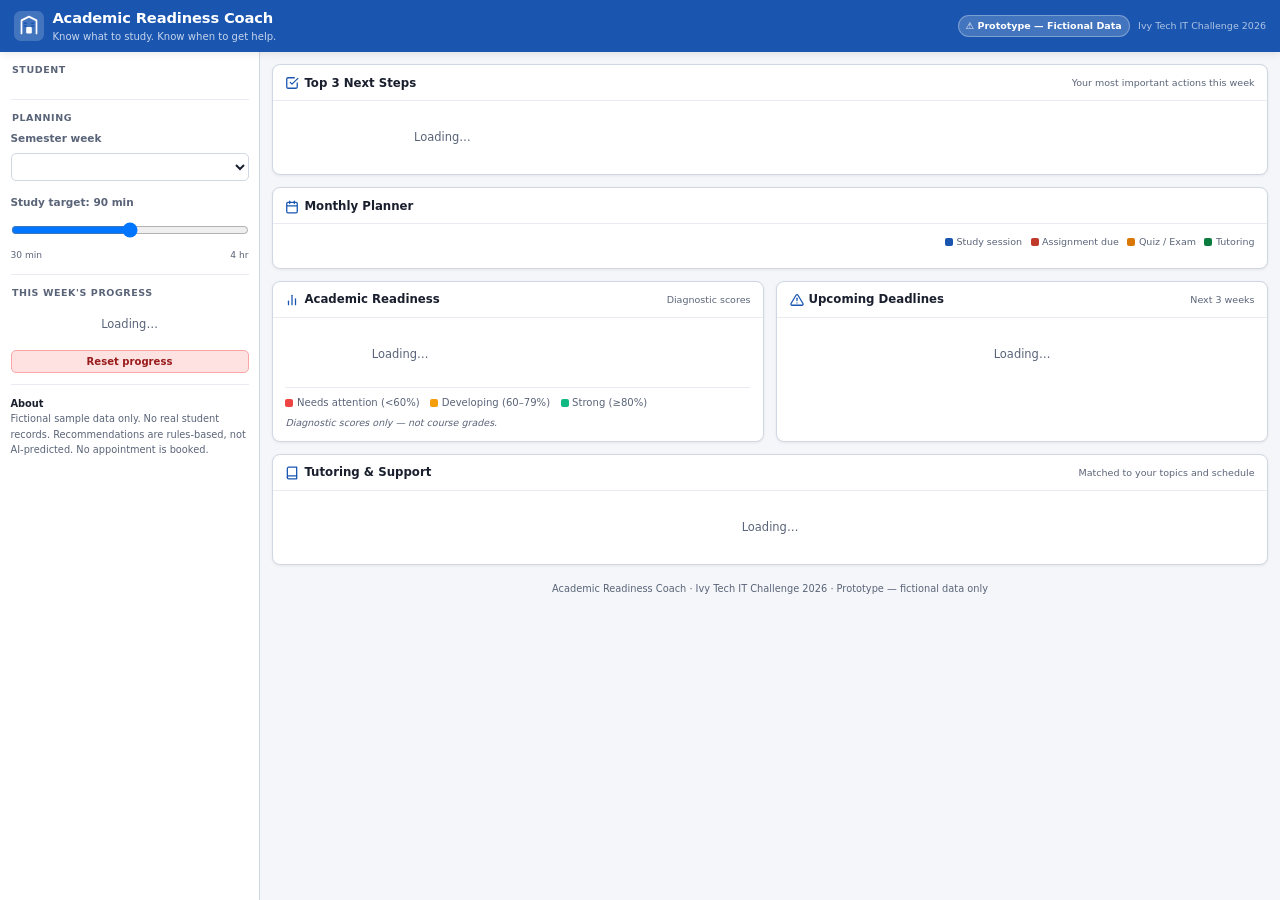
==== commit 7b7ab5ce: "fix spacing on the next steps" ====
--- a/index.html
+++ b/index.html
@@ -1,116 +1,219 @@
 <!DOCTYPE html>
 <html lang="en">
 <head>
-  <meta charset="UTF-8">
-  <meta name="viewport" content="width=device-width, initial-scale=1.0">
-  <title>Academic Readiness Coach — Ivy Tech</title>
-  <link rel="stylesheet" href="css/styles.css">
+  <meta charset="UTF-8" />
+  <meta name="viewport" content="width=device-width, initial-scale=1.0" />
+  <meta name="description" content="Ivy Tech Academic Readiness Coach — personalized math study planning for first-semester students." />
+  <title>Academic Readiness Coach · Ivy Tech</title>
+  <link rel="stylesheet" href="css/styles.css" />
 </head>
 <body>
-<div class="app-shell">
-
-  <!-- ══ TOP BAR ══════════════════════════════════════════════ -->
-  <header class="top-bar">
-    <div class="top-bar-brand">
-      <div class="brand-dot">🎓</div>
-      Academic Readiness Coach
-    </div>
-    <div class="top-bar-right">
-      <span class="date-chip" id="today-date"></span>
-    </div>
-  </header>
-
-  <!-- ══ SIDEBAR ══════════════════════════════════════════════ -->
-  <nav class="sidebar">
-    <div class="nav-section-label">Students</div>
-    <div id="student-nav"></div>
-
-    <div class="nav-section-label">Curriculum Week</div>
-    <div class="week-pill-wrap" id="week-nav"></div>
-  </nav>
-
-  <!-- ══ MAIN CONTENT ════════════════════════════════════════ -->
-  <main class="main-content">
-
-    <!-- Stat row -->
-    <div class="stat-row" id="stat-row"></div>
-
-    <!-- Today card -->
-    <div class="today-card" id="today-card"></div>
-
-    <!-- Motivational message -->
-    <div class="motive" id="motive-banner"></div>
-
-    <!-- Two-column body -->
-    <div class="content-grid">
-
-      <!-- LEFT: calendar + sessions -->
-      <div>
-        <div class="card">
-          <div class="card-hd">
-            <div class="card-hd-icon card-hd-icon--cal">📅</div>
-            <span class="card-title">Weekly Calendar</span>
-          </div>
-          <div id="cal-wrap"></div>
-        </div>
-
-        <div class="card">
-          <div class="card-hd">
-            <div class="card-hd-icon card-hd-icon--check">✅</div>
-            <span class="card-title">Study Sessions</span>
-          </div>
-          <div id="sessions-list"></div>
-        </div>
-      </div>
-
-      <!-- RIGHT: deadlines + scores + resources -->
-      <div>
-        <div class="card">
-          <div class="card-hd">
-            <div class="card-hd-icon card-hd-icon--dead">⏰</div>
-            <span class="card-title">Upcoming Deadlines</span>
-          </div>
-          <div id="deadlines-list"></div>
-        </div>
-
-        <div class="card">
-          <div class="card-hd">
-            <div class="card-hd-icon card-hd-icon--score">📊</div>
-            <span class="card-title">Diagnostic Scores</span>
-          </div>
-          <div id="topic-scores"></div>
-        </div>
-
-        <div class="card">
-          <div class="card-hd">
-            <div class="card-hd-icon card-hd-icon--res">🎓</div>
-            <span class="card-title">Support Resources</span>
-          </div>
-          <div id="resources-list"></div>
-        </div>
-      </div>
-
-    </div><!-- /content-grid -->
+
+<!-- ══ App Header ══════════════════════════════════════════════════════════ -->
+<header id="app-header" role="banner">
+  <div class="brand">
+    <svg width="30" height="30" viewBox="0 0 32 32" fill="none" xmlns="http://www.w3.org/2000/svg" aria-hidden="true">
+      <rect width="32" height="32" rx="7" fill="rgba(255,255,255,.18)"/>
+      <path d="M8 24V10l8-4 8 4v14" stroke="#fff" stroke-width="1.8" stroke-linecap="round" stroke-linejoin="round"/>
+      <rect x="13" y="17" width="6" height="7" rx="1" fill="#fff"/>
+      <path d="M11 13h2M19 13h2M11 16h2M19 16h2" stroke="rgba(26,86,176,1)" stroke-width="1.5" stroke-linecap="round"/>
+    </svg>
+    <div>
+      <h1>Academic Readiness Coach</h1>
+      <span class="subtitle">Know what to study. Know when to get help.</span>
+    </div>
+  </div>
+  <div id="header-right">
+    <span class="demo-badge">⚠ Prototype — Fictional Data</span>
+    <span class="header-tag">Ivy Tech IT Challenge 2026</span>
+  </div>
+</header>
+
+<!-- ══ App Layout ══════════════════════════════════════════════════════════ -->
+<div id="app-layout">
+
+  <!-- ── Sidebar ────────────────────────────────────────────────────────── -->
+  <aside id="sidebar" aria-label="Student and planning controls">
+
+    <!-- Student selector -->
+    <div class="sidebar-section">
+      <div class="sidebar-label">Student</div>
+      <div id="student-selector-container"></div>
+      <div id="profile-body"></div>
+    </div>
+
+    <div class="sidebar-divider"></div>
+
+    <!-- Planning controls -->
+    <div class="sidebar-section">
+      <div class="sidebar-label">Planning</div>
+      <div class="control-row">
+        <label for="week-select">Semester week</label>
+        <select id="week-select" aria-label="Select semester week"></select>
+      </div>
+      <div class="control-row">
+        <label for="target-slider">Study target: <strong id="target-display">90 min</strong></label>
+        <input type="range" id="target-slider" aria-label="Weekly study time target in minutes" />
+        <div style="display:flex;justify-content:space-between;font-size:.65rem;color:var(--muted);margin-top:.15rem">
+          <span>30 min</span><span>4 hr</span>
+        </div>
+      </div>
+    </div>
+
+    <div class="sidebar-divider"></div>
+
+    <!-- Progress (compact) -->
+    <div class="sidebar-section">
+      <div class="sidebar-label">This week's progress</div>
+      <div id="progress-body">
+        <div class="empty-state" style="padding:.75rem">Loading…</div>
+      </div>
+      <button class="btn btn-danger btn-sm btn-full" id="reset-progress-btn" type="button">
+        Reset progress
+      </button>
+    </div>
+
+    <div class="sidebar-divider"></div>
+
+    <!-- About notice -->
+    <div class="sidebar-section">
+      <div style="font-size:.7rem;color:var(--muted);line-height:1.55">
+        <strong style="color:var(--text)">About</strong><br/>
+        Fictional sample data only. No real student records. Recommendations are rules-based, not AI-predicted. No appointment is booked.
+      </div>
+    </div>
+
+  </aside>
+
+  <!-- ── Main Content ──────────────────────────────────────────────────── -->
+  <main id="main-content" role="main">
+
+    <!-- A. Top 3 Next Steps -->
+    <section class="card" aria-labelledby="nextsteps-heading">
+      <div class="card-header">
+        <h2 id="nextsteps-heading">
+          <svg width="14" height="14" viewBox="0 0 24 24" fill="none" stroke="currentColor" stroke-width="2.2" stroke-linecap="round" stroke-linejoin="round" aria-hidden="true"><polyline points="9 11 12 14 22 4"/><path d="M21 12v7a2 2 0 0 1-2 2H5a2 2 0 0 1-2-2V5a2 2 0 0 1 2-2h11"/></svg>
+          Top 3 Next Steps
+        </h2>
+        <span class="text-muted text-xs">Your most important actions this week</span>
+      </div>
+      <div class="card-body">
+        <div id="next-steps-body">
+          <div class="empty-state">Loading…</div>
+        </div>
+      </div>
+    </section>
+
+    <!-- B. Weekly Calendar (integrated: study + deadlines + tutoring) -->
+    <section class="card" aria-labelledby="calendar-heading">
+      <div class="card-header">
+        <h2 id="calendar-heading">
+          <svg width="14" height="14" viewBox="0 0 24 24" fill="none" stroke="currentColor" stroke-width="2.2" stroke-linecap="round" stroke-linejoin="round" aria-hidden="true"><rect x="3" y="4" width="18" height="18" rx="2"/><line x1="16" y1="2" x2="16" y2="6"/><line x1="8" y1="2" x2="8" y2="6"/><line x1="3" y1="10" x2="21" y2="10"/></svg>
+          Monthly Planner
+        </h2>
+        <span id="plan-stats" class="text-muted text-xs"></span>
+      </div>
+      <div class="card-body">
+        <div id="schedule-warning" style="display:none" class="cal-warning" role="alert"></div>
+        <div class="cal-toolbar">
+          <span id="week-label" class="cal-week-label"></span>
+          <div class="cal-legend" aria-label="Calendar legend">
+            <div class="cal-legend-item"><div class="legend-dot" style="background:var(--evt-study)"></div> Study session</div>
+            <div class="cal-legend-item"><div class="legend-dot" style="background:var(--evt-assign)"></div> Assignment due</div>
+            <div class="cal-legend-item"><div class="legend-dot" style="background:var(--evt-exam)"></div> Quiz / Exam</div>
+            <div class="cal-legend-item"><div class="legend-dot" style="background:var(--evt-tutor)"></div> Tutoring</div>
+          </div>
+        </div>
+        <div id="calendar-container" aria-label="Weekly calendar"></div>
+        <div id="explain-container"></div>
+      </div>
+    </section>
+
+    <!-- Two-column row: Academic Readiness + Upcoming Deadlines -->
+    <div style="display:grid;grid-template-columns:1fr 1fr;gap:.85rem" id="mid-row">
+
+      <!-- C. Academic Readiness -->
+      <section class="card" aria-labelledby="readiness-heading">
+        <div class="card-header">
+          <h2 id="readiness-heading">
+            <svg width="14" height="14" viewBox="0 0 24 24" fill="none" stroke="currentColor" stroke-width="2.2" stroke-linecap="round" stroke-linejoin="round" aria-hidden="true"><line x1="18" y1="20" x2="18" y2="10"/><line x1="12" y1="20" x2="12" y2="4"/><line x1="6" y1="20" x2="6" y2="14"/></svg>
+            Academic Readiness
+          </h2>
+          <span class="text-muted text-xs">Diagnostic scores</span>
+        </div>
+        <div class="card-body">
+          <div id="readiness-grid">
+            <div class="empty-state">Loading…</div>
+          </div>
+          <div class="readiness-legend" aria-label="Score categories">
+            <div class="rl-item"><div class="rl-dot" style="background:#ef4444"></div> Needs attention (&lt;60%)</div>
+            <div class="rl-item"><div class="rl-dot" style="background:#f59e0b"></div> Developing (60–79%)</div>
+            <div class="rl-item"><div class="rl-dot" style="background:#10b981"></div> Strong (≥80%)</div>
+          </div>
+          <div style="font-size:.68rem;color:var(--muted);margin-top:.4rem;font-style:italic">
+            Diagnostic scores only — not course grades.
+          </div>
+        </div>
+      </section>
+
+      <!-- D. Upcoming Deadlines -->
+      <section class="card" aria-labelledby="deadlines-heading">
+        <div class="card-header">
+          <h2 id="deadlines-heading">
+            <svg width="14" height="14" viewBox="0 0 24 24" fill="none" stroke="currentColor" stroke-width="2.2" stroke-linecap="round" stroke-linejoin="round" aria-hidden="true"><path d="M10.29 3.86L1.82 18a2 2 0 0 0 1.71 3h16.94a2 2 0 0 0 1.71-3L13.71 3.86a2 2 0 0 0-3.42 0z"/><line x1="12" y1="9" x2="12" y2="13"/><line x1="12" y1="17" x2="12.01" y2="17"/></svg>
+            Upcoming Deadlines
+          </h2>
+          <span class="text-muted text-xs">Next 3 weeks</span>
+        </div>
+        <div class="card-body" id="deadlines-body">
+          <div class="empty-state">Loading…</div>
+        </div>
+      </section>
+
+    </div><!-- /#mid-row -->
+
+    <!-- E. Tutoring & Support Resource Center -->
+    <section class="card" aria-labelledby="resources-heading">
+      <div class="card-header">
+        <h2 id="resources-heading">
+          <svg width="14" height="14" viewBox="0 0 24 24" fill="none" stroke="currentColor" stroke-width="2.2" stroke-linecap="round" stroke-linejoin="round" aria-hidden="true"><path d="M4 19.5A2.5 2.5 0 0 1 6.5 17H20"/><path d="M6.5 2H20v20H6.5A2.5 2.5 0 0 1 4 19.5v-15A2.5 2.5 0 0 1 6.5 2z"/></svg>
+          Tutoring &amp; Support
+        </h2>
+        <span class="text-muted text-xs">Matched to your topics and schedule</span>
+      </div>
+      <div class="card-body" id="resources-body">
+        <div class="empty-state">Loading…</div>
+      </div>
+    </section>
+
+    <!-- Footer -->
+    <footer style="text-align:center;font-size:.7rem;color:var(--muted);padding:.4rem 0">
+      Academic Readiness Coach · Ivy Tech IT Challenge 2026 · Prototype — fictional data only
+    </footer>
 
   </main>
-
-  <!-- ══ FOOTER ════════════════════════════════════════════════ -->
-  <footer class="app-footer">
-    Ivy Tech IT Challenge 2026 · Academic Readiness Coach · Prototype — sample data only
-  </footer>
-
-</div><!-- /app-shell -->
-
-<!-- Data -->
+</div><!-- /#app-layout -->
+
+<!-- ══ Event Detail Modal ════════════════════════════════════════════════ -->
+<div id="modal-overlay" role="dialog" aria-modal="true" aria-labelledby="modal-title-text">
+  <div id="modal-box">
+    <div class="modal-header">
+      <span class="modal-title" id="modal-title-text"></span>
+      <button class="modal-close" id="modal-close-btn" aria-label="Close detail panel" type="button">✕</button>
+    </div>
+    <div class="modal-body" id="modal-body"></div>
+    <div class="modal-footer" id="modal-footer"></div>
+  </div>
+</div>
+
+<!-- ══ Scripts ════════════════════════════════════════════════════════════ -->
+<script src="js/config.js"></script>
 <script src="data/case_data.js"></script>
-
-<!-- Modules (order matters) -->
-<script src="js/config.js"></script>
 <script src="js/data.js"></script>
 <script src="js/analysis.js"></script>
+<script src="js/persistence.js"></script>
 <script src="js/scheduler.js"></script>
 <script src="js/resources.js"></script>
-<script src="js/persistence.js"></script>
 <script src="js/ui.js"></script>
 <script src="js/app.js"></script>
 
--- a/css/styles.css
+++ b/css/styles.css
@@ -1,512 +1,1274 @@
-/* ═══════════════════════════════════════════════════════
-   Academic Readiness Coach v3
-   Style: Google Material You / Apple HIG inspired
-   — clean whites, Inter-scale type, generous space,
-     colour only for meaning, pills instead of prose
-   ═══════════════════════════════════════════════════════ */
-
-@import url('https://fonts.googleapis.com/css2?family=Inter:wght@400;500;600;700;800&display=swap');
-
+/* ───────────────────────────────────────────────────────────────────────────
+   Academic Readiness Coach — Redesigned Dashboard Stylesheet
+   Desktop-efficient, WCAG-oriented, responsive.
+─────────────────────────────────────────────────────────────────────────── */
+
+/* ── Reset & base ──────────────────────────────────────────────────────── */
 *, *::before, *::after { box-sizing: border-box; margin: 0; padding: 0; }
 
 :root {
-  --white:     #ffffff;
-  --bg:        #f8f9fb;
-  --surface:   #ffffff;
-  --border:    #e8eaed;          /* Google grey-200 */
-  --text:      #202124;          /* Google near-black */
-  --sub:       #5f6368;          /* Google grey-600 */
-  --hint:      #9aa0a6;          /* Google grey-500 */
-
-  --blue:      #1a73e8;          /* Google blue */
-  --blue-bg:   #e8f0fe;
-  --green:     #188038;          /* Google green */
-  --green-bg:  #e6f4ea;
-  --amber:     #e37400;          /* Google amber */
-  --amber-bg:  #fef7e0;
-  --red:       #d93025;          /* Google red */
-  --red-bg:    #fce8e6;
-  --purple:    #7c4dff;
-  --purple-bg: #ede7f6;
-  --teal:      #007b83;
-  --teal-bg:   #e0f2f1;
-
-  --nav-bg:    #202124;          /* dark nav */
-  --nav-active:#e8f0fe;
-  --radius-sm: 6px;
-  --radius:    12px;
-  --radius-lg: 16px;
-  --shadow:    0 1px 3px rgba(60,64,67,.15), 0 1px 2px rgba(60,64,67,.10);
-  --shadow-md: 0 2px 6px rgba(60,64,67,.15), 0 1px 3px rgba(60,64,67,.10);
-}
-
-html { scroll-behavior: smooth; }
+  /* Palette */
+  --bg:              #ffffff;
+  --surface:         #f4f6f9;
+  --surface-alt:     #e8ecf2;
+  --border:          #d0d7e2;
+  --border-light:    #e8ecf2;
+  --text:            #1a1f2e;
+  --muted:           #5a6478;
+  --accent:          #1a56b0;
+  --accent-dark:     #1346a3;
+  --accent-light:    #dbeafe;
+  --accent-xlight:   #eff6ff;
+  --green:           #0a7c3e;
+  --green-light:     #d1fae5;
+  --green-xlight:    #ecfdf5;
+  --amber:           #92400e;
+  --amber-light:     #fef3c7;
+  --amber-xlight:    #fffbeb;
+  --red:             #991b1b;
+  --red-light:       #fee2e2;
+  --red-xlight:      #fef2f2;
+  --purple:          #5b21b6;
+  --purple-light:    #ede9fe;
+  /* Calendar event colours */
+  --evt-study:       #1a56b0;
+  --evt-study-bg:    #dbeafe;
+  --evt-assign:      #c0392b;
+  --evt-assign-bg:   #fee2e2;
+  --evt-exam:        #d97706;
+  --evt-exam-bg:     #fef3c7;
+  --evt-tutor:       #0a7c3e;
+  --evt-tutor-bg:    #d1fae5;
+  /* Layout */
+  --sidebar-w:       260px;
+  --header-h:        52px;
+  --radius:          8px;
+  --radius-sm:       5px;
+  --radius-lg:       12px;
+  --shadow-sm:       0 1px 3px rgba(0,0,0,.07);
+  --shadow:          0 2px 8px rgba(0,0,0,.09);
+  --shadow-lg:       0 8px 24px rgba(0,0,0,.14);
+  --font:            -apple-system, "Segoe UI", system-ui, sans-serif;
+}
+
+html { font-size: 14px; }
 
 body {
-  font-family: 'Inter', -apple-system, "Segoe UI", sans-serif;
-  font-size: 14px;
+  font-family: var(--font);
+  color: var(--text);
+  background: var(--surface);
   line-height: 1.5;
-  color: var(--text);
-  background: var(--bg);
-}
-
-/* ═══ APP SHELL (sidebar + main) ═══════════════════════ */
-.app-shell {
-  display: grid;
-  grid-template-columns: 240px 1fr;
-  grid-template-rows: 56px 1fr auto;
   min-height: 100vh;
-}
-
-/* ═══ TOP BAR ═══════════════════════════════════════════ */
-.top-bar {
-  grid-column: 1 / -1;
-  background: var(--nav-bg);
-  display: flex;
-  align-items: center;
-  justify-content: space-between;
-  padding: 0 20px 0 16px;
+  overflow-x: hidden;
+}
+
+/* ── App Shell ──────────────────────────────────────────────────────────── */
+#app-header {
+  height: var(--header-h);
+  background: var(--accent);
+  color: #fff;
+  display: flex;
+  align-items: center;
+  padding: 0 1rem;
+  gap: .75rem;
   position: sticky;
   top: 0;
   z-index: 200;
-}
-.top-bar-brand {
-  display: flex;
-  align-items: center;
-  gap: 10px;
+  box-shadow: var(--shadow);
+}
+
+#app-header .brand {
+  display: flex;
+  align-items: center;
+  gap: .6rem;
+  flex: 1;
+}
+
+#app-header h1 {
+  font-size: 1rem;
+  font-weight: 700;
   color: #fff;
-  font-size: 0.95rem;
-  font-weight: 700;
   letter-spacing: -.01em;
 }
-.brand-dot {
-  width: 28px; height: 28px;
-  border-radius: 8px;
-  background: var(--blue);
-  display: flex; align-items: center; justify-content: center;
-  font-size: 0.85rem;
-}
-.top-bar-right { display: flex; align-items: center; gap: 12px; }
-.date-chip {
-  font-size: 0.75rem;
-  color: #bdc1c6;
-  background: rgba(255,255,255,.08);
-  padding: 4px 12px;
-  border-radius: 20px;
-}
-
-/* ═══ SIDEBAR ════════════════════════════════════════════ */
-.sidebar {
-  background: var(--nav-bg);
-  padding: 16px 0 32px;
+
+#app-header .subtitle {
+  font-size: .72rem;
+  color: rgba(255,255,255,.75);
+  display: none;
+}
+
+@media (min-width: 700px) {
+  #app-header .subtitle { display: block; }
+  #app-header h1 { font-size: 1.05rem; }
+}
+
+#header-right {
+  display: flex;
+  align-items: center;
+  gap: .6rem;
+}
+
+.demo-badge {
+  font-size: .68rem;
+  font-weight: 700;
+  background: rgba(255,255,255,.18);
+  color: #fff;
+  border: 1px solid rgba(255,255,255,.3);
+  padding: .18rem .5rem;
+  border-radius: 999px;
+  white-space: nowrap;
+}
+
+.header-tag {
+  font-size: .68rem;
+  color: rgba(255,255,255,.65);
+  white-space: nowrap;
+}
+
+/* ── Main layout ────────────────────────────────────────────────────────── */
+#app-layout {
+  display: grid;
+  grid-template-columns: var(--sidebar-w) 1fr;
+  grid-template-rows: auto;
+  min-height: calc(100vh - var(--header-h));
+  align-items: start;
+}
+
+/* ── Sidebar ────────────────────────────────────────────────────────────── */
+#sidebar {
+  width: var(--sidebar-w);
+  background: var(--bg);
+  border-right: 1px solid var(--border);
+  min-height: calc(100vh - var(--header-h));
   position: sticky;
-  top: 56px;
-  height: calc(100vh - 56px);
+  top: var(--header-h);
   overflow-y: auto;
-  border-right: 1px solid #3c4043;
-}
-
-.nav-section-label {
-  font-size: 0.65rem;
+  max-height: calc(100vh - var(--header-h));
+  display: flex;
+  flex-direction: column;
+  padding: .75rem;
+  gap: .65rem;
+}
+
+.sidebar-section {
+  display: flex;
+  flex-direction: column;
+  gap: .4rem;
+}
+
+.sidebar-label {
+  font-size: .68rem;
+  font-weight: 700;
+  text-transform: uppercase;
+  letter-spacing: .06em;
+  color: var(--muted);
+  padding: 0 .1rem;
+}
+
+.sidebar-divider {
+  height: 1px;
+  background: var(--border-light);
+  margin: .15rem 0;
+}
+
+/* Student name display in sidebar */
+.student-name-display {
+  font-size: .95rem;
+  font-weight: 700;
+  color: var(--text);
+  line-height: 1.2;
+}
+
+.student-meta {
+  font-size: .75rem;
+  color: var(--muted);
+  margin-top: .1rem;
+}
+
+.section-pill {
+  display: inline-block;
+  padding: .1rem .45rem;
+  border-radius: 999px;
+  font-size: .68rem;
+  font-weight: 700;
+  background: var(--accent-light);
+  color: var(--accent);
+  margin-top: .2rem;
+}
+
+/* Profile mini grid */
+.profile-mini {
+  display: grid;
+  grid-template-columns: auto 1fr;
+  gap: .2rem .5rem;
+  font-size: .76rem;
+}
+
+.profile-mini .pl { color: var(--muted); }
+.profile-mini .pv { font-weight: 600; color: var(--text); }
+
+/* ── Main content ───────────────────────────────────────────────────────── */
+#main-content {
+  min-width: 0;
+  padding: .85rem;
+  display: flex;
+  flex-direction: column;
+  gap: .85rem;
+}
+
+/* ── Cards ──────────────────────────────────────────────────────────────── */
+.card {
+  background: var(--bg);
+  border: 1px solid var(--border);
+  border-radius: var(--radius);
+  box-shadow: var(--shadow-sm);
+}
+
+.card-header {
+  padding: .65rem .9rem .5rem;
+  border-bottom: 1px solid var(--border-light);
+  display: flex;
+  align-items: center;
+  justify-content: space-between;
+  gap: .5rem;
+  min-height: 36px;
+}
+
+.card-header h2 {
+  font-size: .84rem;
+  font-weight: 700;
+  display: flex;
+  align-items: center;
+  gap: .35rem;
+  color: var(--text);
+}
+
+.card-header h2 svg { flex-shrink: 0; color: var(--accent); }
+
+.card-body { padding: .75rem .9rem; }
+
+.card-footer {
+  padding: .5rem .9rem;
+  border-top: 1px solid var(--border-light);
+  font-size: .75rem;
+  color: var(--muted);
+  background: var(--surface);
+  border-radius: 0 0 var(--radius) var(--radius);
+}
+
+/* ── Top 3 Next Steps ────────────────────────────────────────────────────── */
+#next-steps-body {
+  display: grid;
+  grid-template-columns: repeat(3, minmax(0, 1fr));
+  gap: 1rem;
+  width: 100%;
+  box-sizing: border-box;
+}
+
+.next-step-card {
+  border: 1px solid var(--border);
+  border-radius: var(--radius);
+  padding: .85rem 1rem;
+  background: var(--bg);
+  position: relative;
+  display: flex;
+  flex-direction: column;
+  gap: .3rem;
+  width: 100%;
+  min-width: 0;
+  box-sizing: border-box;
+}
+
+.next-step-card:nth-child(1) { border-left: 4px solid var(--red); }
+.next-step-card:nth-child(2) { border-left: 4px solid var(--amber); }
+.next-step-card:nth-child(3) { border-left: 4px solid var(--accent); }
+
+.step-num {
+  font-size: .68rem;
+  font-weight: 800;
+  text-transform: uppercase;
+  letter-spacing: .06em;
+  color: var(--muted);
+}
+
+.step-title {
+  font-size: .92rem;
+  font-weight: 700;
+  color: var(--text);
+  line-height: 1.35;
+  word-wrap: break-word;
+  overflow-wrap: break-word;
+}
+
+.step-explain {
+  font-size: .78rem;
+  color: var(--muted);
+  line-height: 1.5;
+  word-wrap: break-word;
+  overflow-wrap: break-word;
+}
+
+.step-meta {
+  font-size: .74rem;
   font-weight: 600;
+  color: var(--accent);
+  margin-top: .15rem;
+  word-wrap: break-word;
+  overflow-wrap: break-word;
+}
+
+/* ── Calendar shared toolbar / legend ───────────────────────────────────── */
+.cal-toolbar {
+  display: flex;
+  align-items: center;
+  justify-content: space-between;
+  margin-bottom: .6rem;
+  flex-wrap: wrap;
+  gap: .4rem;
+}
+
+.cal-week-label {
+  font-size: .84rem;
+  font-weight: 700;
+  color: var(--text);
+}
+
+.cal-stats {
+  font-size: .75rem;
+  color: var(--muted);
+}
+
+.cal-legend {
+  display: flex;
+  gap: .6rem;
+  flex-wrap: wrap;
+  font-size: .68rem;
+  color: var(--muted);
+}
+
+.cal-legend-item {
+  display: flex;
+  align-items: center;
+  gap: .25rem;
+}
+
+.legend-dot {
+  width: 8px;
+  height: 8px;
+  border-radius: 2px;
+  flex-shrink: 0;
+}
+
+/* ── Month Calendar ──────────────────────────────────────────────────────── */
+.month-calendar {
+  display: flex;
+  flex-direction: column;
+  border: 1px solid var(--border);
+  border-radius: var(--radius-sm);
+  overflow: hidden;
+}
+
+/* Day-of-week header row */
+.month-dow-row {
+  display: grid;
+  grid-template-columns: repeat(7, 1fr);
+  background: var(--surface);
+  border-bottom: 1px solid var(--border);
+}
+
+.month-dow-cell {
+  padding: .32rem .3rem;
+  text-align: center;
+  font-size: .64rem;
+  font-weight: 800;
   text-transform: uppercase;
-  letter-spacing: .1em;
-  color: #9aa0a6;
-  padding: 0 16px;
-  margin: 20px 0 6px;
-}
-
-/* Student buttons */
-.student-nav-btn {
-  display: flex;
-  align-items: center;
-  gap: 10px;
+  letter-spacing: .06em;
+  color: var(--muted);
+}
+
+/* Week rows */
+.month-week-row {
+  display: grid;
+  grid-template-columns: repeat(7, 1fr);
+  min-height: 90px;
+  border-top: 1px solid var(--border-light);
+}
+
+.month-week-row.selected-week {
+  background: var(--accent-xlight);
+}
+
+/* Individual day cells */
+.month-day-cell {
+  border-right: 1px solid var(--border-light);
+  padding: .28rem .3rem;
+  min-height: 90px;
+  display: flex;
+  flex-direction: column;
+  gap: .15rem;
+  background: var(--bg);
+}
+
+.month-day-cell:last-child { border-right: none; }
+
+.month-week-row.selected-week .month-day-cell {
+  background: var(--accent-xlight);
+}
+
+.month-day-cell.other-month {
+  background: var(--surface);
+  opacity: .5;
+}
+
+.month-day-cell.other-month .mdc-date { color: var(--muted); }
+
+.mdc-date {
+  font-size: .72rem;
+  font-weight: 700;
+  color: var(--text);
+  line-height: 1;
+  margin-bottom: .08rem;
+  align-self: flex-start;
+  min-width: 20px;
+  text-align: center;
+}
+
+.mdc-date.today-num {
+  background: var(--accent);
+  color: #fff;
+  border-radius: 999px;
+  width: 20px;
+  height: 20px;
+  display: flex;
+  align-items: center;
+  justify-content: center;
+  font-size: .68rem;
+}
+
+.month-events {
+  display: flex;
+  flex-direction: column;
+  gap: .14rem;
+  flex: 1;
+}
+
+/* Calendar events (shared by month and week) */
+.cal-evt {
+  border: none;
+  border-radius: 3px;
+  padding: .2rem .3rem;
+  font-size: .62rem;
+  font-weight: 600;
+  line-height: 1.3;
+  cursor: pointer;
+  display: block;
   width: 100%;
-  padding: 8px 16px;
+  text-align: left;
+  transition: opacity .15s, transform .1s;
+  position: relative;
+  overflow: hidden;
+  text-overflow: ellipsis;
+  white-space: nowrap;
+}
+
+.cal-evt:hover { opacity: .82; transform: translateY(-1px); }
+.cal-evt:active { transform: scale(.97); }
+
+.cal-evt-study {
+  background: var(--evt-study-bg);
+  color: var(--evt-study);
+  border-left: 2px solid var(--evt-study);
+}
+
+.cal-evt-study.completed {
+  background: var(--green-light);
+  color: var(--green);
+  border-left-color: var(--green);
+  text-decoration: line-through;
+  opacity: .8;
+}
+
+.cal-evt-assign {
+  background: var(--evt-assign-bg);
+  color: var(--evt-assign);
+  border-left: 2px solid var(--evt-assign);
+}
+
+.cal-evt-exam {
+  background: var(--evt-exam-bg);
+  color: var(--evt-exam);
+  border-left: 2px solid var(--evt-exam);
+}
+
+.cal-evt-tutor {
+  background: var(--evt-tutor-bg);
+  color: var(--evt-tutor);
+  border-left: 2px solid var(--evt-tutor);
+}
+
+/* ── Selected-week details strip (below month calendar) ──────────────────── */
+.week-detail-strip {
+  margin-top: .75rem;
+  border: 1px solid var(--border);
+  border-radius: var(--radius-sm);
+  overflow: hidden;
+}
+
+.week-detail-header {
+  background: var(--accent);
+  color: #fff;
+  padding: .4rem .75rem;
+  font-size: .78rem;
+  font-weight: 700;
+  display: flex;
+  align-items: center;
+  justify-content: space-between;
+}
+
+.week-detail-body {
+  display: grid;
+  grid-template-columns: repeat(7, 1fr);
+  gap: 1px;
+  background: var(--border-light);
+}
+
+.wds-col {
+  background: var(--bg);
+  padding: .3rem .28rem;
+  display: flex;
+  flex-direction: column;
+  gap: .18rem;
+  min-height: 60px;
+}
+
+.wds-col-head {
+  font-size: .64rem;
+  font-weight: 800;
+  text-transform: uppercase;
+  letter-spacing: .05em;
+  color: var(--muted);
+  margin-bottom: .12rem;
+}
+
+.cal-warning {
+  background: var(--amber-xlight);
+  border: 1px solid #fcd34d;
+  color: var(--amber);
+  padding: .4rem .7rem;
+  border-radius: var(--radius-sm);
+  font-size: .78rem;
+  font-weight: 600;
+  margin-bottom: .6rem;
+}
+
+/* keep old .weekly-calendar class for backward compat — hidden by new code */
+.weekly-calendar {
+  display: grid;
+  grid-template-columns: repeat(7, 1fr);
+  gap: 1px;
+  border: 1px solid var(--border);
+  border-radius: var(--radius-sm);
+  overflow: hidden;
+  background: var(--border);
+}
+
+.cal-col {
+  background: var(--bg);
+  display: flex;
+  flex-direction: column;
+  min-height: 160px;
+}
+
+.cal-col-head {
+  padding: .35rem .4rem;
+  background: var(--surface);
+  border-bottom: 1px solid var(--border);
+  display: flex;
+  flex-direction: column;
+  align-items: center;
+  gap: .05rem;
+}
+
+.cal-day-name {
+  font-size: .65rem;
+  font-weight: 800;
+  text-transform: uppercase;
+  letter-spacing: .06em;
+  color: var(--muted);
+}
+
+.cal-day-date {
+  font-size: .78rem;
+  font-weight: 700;
+  color: var(--text);
+}
+
+.cal-col-head.today { background: var(--accent-xlight); }
+.cal-col-head.today .cal-day-date { color: var(--accent); }
+
+.cal-events {
+  padding: .3rem .28rem;
+  display: flex;
+  flex-direction: column;
+  gap: .22rem;
+  flex: 1;
+}
+
+/* ── Event Detail Modal ─────────────────────────────────────────────────── */
+#modal-overlay {
+  position: fixed;
+  inset: 0;
+  background: rgba(10,15,30,.45);
+  z-index: 1000;
+  display: flex;
+  align-items: center;
+  justify-content: center;
+  padding: 1rem;
+  opacity: 0;
+  pointer-events: none;
+  transition: opacity .18s;
+}
+
+#modal-overlay.open {
+  opacity: 1;
+  pointer-events: all;
+}
+
+#modal-box {
+  background: var(--bg);
+  border-radius: var(--radius-lg);
+  box-shadow: var(--shadow-lg);
+  width: 100%;
+  max-width: 440px;
+  max-height: 85vh;
+  overflow-y: auto;
+  display: flex;
+  flex-direction: column;
+  transform: translateY(10px) scale(.98);
+  transition: transform .18s;
+}
+
+#modal-overlay.open #modal-box {
+  transform: translateY(0) scale(1);
+}
+
+.modal-header {
+  padding: .9rem 1rem .65rem;
+  border-bottom: 1px solid var(--border);
+  display: flex;
+  align-items: center;
+  justify-content: space-between;
+  gap: .5rem;
+}
+
+.modal-title {
+  font-size: .95rem;
+  font-weight: 700;
+  color: var(--text);
+  flex: 1;
+}
+
+.modal-close {
+  width: 28px;
+  height: 28px;
+  border: none;
+  background: var(--surface);
+  border-radius: var(--radius-sm);
+  cursor: pointer;
+  font-size: 1rem;
+  display: flex;
+  align-items: center;
+  justify-content: center;
+  color: var(--muted);
+  flex-shrink: 0;
+}
+
+.modal-close:hover { background: var(--surface-alt); color: var(--text); }
+
+.modal-body { padding: .85rem 1rem; }
+
+.modal-type-bar {
+  display: flex;
+  align-items: center;
+  gap: .4rem;
+  margin-bottom: .65rem;
+  flex-wrap: wrap;
+}
+
+.modal-row {
+  display: flex;
+  gap: .5rem;
+  font-size: .82rem;
+  margin-bottom: .4rem;
+}
+
+.modal-row .ml { color: var(--muted); min-width: 90px; flex-shrink: 0; }
+.modal-row .mv { font-weight: 600; color: var(--text); }
+
+.modal-reason {
+  margin-top: .65rem;
+  padding: .5rem .7rem;
+  background: var(--accent-xlight);
+  border-left: 3px solid var(--accent);
+  border-radius: 0 var(--radius-sm) var(--radius-sm) 0;
+  font-size: .8rem;
+  color: var(--muted);
+  line-height: 1.5;
+}
+
+.modal-footer {
+  padding: .65rem 1rem .9rem;
+  border-top: 1px solid var(--border);
+  display: flex;
+  align-items: center;
+  gap: .6rem;
+  justify-content: flex-end;
+}
+
+/* ── Academic Readiness (compact grid) ────────────────────────────────────── */
+#readiness-grid {
+  display: grid;
+  grid-template-columns: repeat(2, 1fr);
+  gap: .45rem;
+}
+
+.topic-card {
+  border: 1px solid var(--border);
+  border-radius: var(--radius-sm);
+  padding: .45rem .6rem;
+  background: var(--bg);
+}
+
+.topic-card.cat-attention {
+  border-color: #fca5a5;
+  background: var(--red-xlight);
+}
+
+.topic-card.cat-developing {
+  border-color: #fcd34d;
+  background: var(--amber-xlight);
+}
+
+.topic-card.cat-strong {
+  border-color: #6ee7b7;
+  background: var(--green-xlight);
+}
+
+.topic-card.cat-not-assessed {
+  border-color: var(--border);
+  background: var(--surface);
+}
+
+.tc-header {
+  display: flex;
+  justify-content: space-between;
+  align-items: center;
+  margin-bottom: .2rem;
+}
+
+.tc-name {
+  font-size: .78rem;
+  font-weight: 700;
+  color: var(--text);
+  line-height: 1.2;
+}
+
+.tc-score {
+  font-size: .78rem;
+  font-weight: 800;
+  flex-shrink: 0;
+}
+
+.tc-score.att { color: var(--red); }
+.tc-score.dev { color: var(--amber); }
+.tc-score.str { color: var(--green); }
+.tc-score.na  { color: var(--muted); font-style: italic; font-size: .72rem; }
+
+.tc-bar-bg {
+  height: 5px;
+  background: rgba(0,0,0,.08);
+  border-radius: 999px;
+  overflow: hidden;
+  margin-bottom: .18rem;
+}
+
+.tc-bar-fill { height: 100%; border-radius: 999px; }
+.tc-bar-fill.att { background: #ef4444; }
+.tc-bar-fill.dev { background: #f59e0b; }
+.tc-bar-fill.str { background: #10b981; }
+.tc-bar-fill.na  { background: #94a3b8; }
+
+.tc-category {
+  font-size: .64rem;
+  color: var(--muted);
+  letter-spacing: .02em;
+}
+
+/* Category legend under readiness */
+.readiness-legend {
+  display: flex;
+  gap: .75rem;
+  flex-wrap: wrap;
+  margin-top: .5rem;
+  padding-top: .5rem;
+  border-top: 1px solid var(--border-light);
+  font-size: .72rem;
+  color: var(--muted);
+}
+
+.rl-item { display: flex; align-items: center; gap: .25rem; }
+.rl-dot { width: 8px; height: 8px; border-radius: 2px; flex-shrink: 0; }
+
+/* ── Compact Deadlines ────────────────────────────────────────────────────── */
+.deadline-compact-list {
+  display: flex;
+  flex-direction: column;
+  gap: .35rem;
+}
+
+.dl-item {
+  display: flex;
+  align-items: center;
+  gap: .6rem;
+  padding: .4rem .55rem;
+  border: 1px solid var(--border);
+  border-radius: var(--radius-sm);
+  background: var(--bg);
+  cursor: pointer;
+  transition: background .12s;
+  font-size: .8rem;
+}
+
+.dl-item:hover { background: var(--surface); }
+
+.dl-item.this-week {
+  border-color: #fca5a5;
+  background: var(--red-xlight);
+}
+
+.dl-type-dot {
+  width: 8px;
+  height: 8px;
+  border-radius: 50%;
+  flex-shrink: 0;
+}
+
+.dl-dot-exam     { background: var(--evt-exam); }
+.dl-dot-quiz     { background: var(--evt-exam); }
+.dl-dot-homework { background: var(--evt-assign); }
+.dl-dot-practice { background: var(--green); }
+
+.dl-name { font-weight: 600; flex: 1; color: var(--text); }
+.dl-date { font-size: .75rem; color: var(--muted); white-space: nowrap; }
+.dl-week-tag {
+  font-size: .64rem;
+  font-weight: 700;
+  background: var(--red);
+  color: #fff;
+  padding: .08rem .35rem;
+  border-radius: 999px;
+  white-space: nowrap;
+}
+
+/* ── Progress summary (sidebar) ─────────────────────────────────────────── */
+.progress-compact {
+  display: grid;
+  grid-template-columns: repeat(2, 1fr);
+  gap: .35rem;
+  margin-bottom: .45rem;
+}
+
+.prog-stat {
+  text-align: center;
+  padding: .35rem .3rem;
+  background: var(--surface);
+  border-radius: var(--radius-sm);
+  border: 1px solid var(--border-light);
+}
+
+.prog-stat .ps-num {
+  font-size: 1.1rem;
+  font-weight: 800;
+  color: var(--accent);
+  line-height: 1.1;
+}
+
+.prog-stat .ps-lbl {
+  font-size: .64rem;
+  color: var(--muted);
+  line-height: 1.2;
+}
+
+.progress-bar-thin {
+  height: 6px;
+  background: var(--surface-alt);
+  border-radius: 999px;
+  overflow: hidden;
+  margin-bottom: .3rem;
+}
+
+.progress-bar-thin-fill {
+  height: 100%;
+  background: var(--green);
+  border-radius: 999px;
+  transition: width .4s ease;
+}
+
+.progress-disclaimer-sm {
+  font-size: .68rem;
+  color: var(--muted);
+  font-style: italic;
+  line-height: 1.4;
+}
+
+/* ── Tutoring Resource Center ────────────────────────────────────────────── */
+.resource-center-top {
+  display: grid;
+  grid-template-columns: repeat(3, 1fr);
+  gap: .65rem;
+  margin-bottom: .75rem;
+}
+
+.res-card {
+  border: 1px solid var(--border);
+  border-radius: var(--radius-sm);
+  padding: .6rem .75rem;
+  background: var(--bg);
+  display: flex;
+  flex-direction: column;
+  gap: .22rem;
+  position: relative;
+  transition: box-shadow .15s;
+}
+
+.res-card:hover { box-shadow: var(--shadow); }
+
+.res-card.fit-available { border-color: #6ee7b7; }
+.res-card.fit-on-demand { border-color: var(--border); }
+.res-card.fit-unavailable { opacity: .72; }
+
+.res-card-name {
+  font-size: .82rem;
+  font-weight: 700;
+  color: var(--text);
+  line-height: 1.3;
+  padding-right: .5rem;
+}
+
+.res-card-badges {
+  display: flex;
+  gap: .25rem;
+  flex-wrap: wrap;
+}
+
+.res-card-why {
+  font-size: .75rem;
+  color: var(--muted);
+  line-height: 1.4;
+}
+
+.res-card-sched {
+  font-size: .72rem;
+  color: var(--text);
+  font-weight: 600;
+}
+
+.res-card-location {
+  font-size: .72rem;
+  color: var(--muted);
+}
+
+.res-card-warning {
+  font-size: .72rem;
+  color: var(--amber);
+  font-weight: 600;
+}
+
+.res-card-no-book {
+  font-size: .68rem;
+  color: var(--muted);
+  font-style: italic;
+  margin-top: auto;
+}
+
+/* Resource filter bar */
+.resource-filters {
+  display: flex;
+  gap: .4rem;
+  flex-wrap: wrap;
+  margin-bottom: .65rem;
+}
+
+.filter-btn {
+  font: inherit;
+  font-size: .72rem;
+  font-weight: 600;
+  padding: .22rem .55rem;
+  border: 1px solid var(--border);
+  border-radius: 999px;
+  background: var(--bg);
+  color: var(--muted);
+  cursor: pointer;
+  transition: background .12s, color .12s;
+}
+
+.filter-btn.active {
+  background: var(--accent);
+  color: #fff;
+  border-color: var(--accent);
+}
+
+.filter-btn:hover:not(.active) {
+  background: var(--surface-alt);
+  color: var(--text);
+}
+
+/* All resources expandable list */
+.all-resources-list {
+  display: flex;
+  flex-direction: column;
+  gap: .4rem;
+}
+
+.all-res-row {
+  display: flex;
+  align-items: center;
+  gap: .55rem;
+  padding: .4rem .6rem;
+  border: 1px solid var(--border);
+  border-radius: var(--radius-sm);
+  background: var(--bg);
+  font-size: .78rem;
+  cursor: pointer;
+  transition: background .12s;
+}
+
+.all-res-row:hover { background: var(--surface); }
+.all-res-row.unavail { opacity: .68; }
+
+.all-res-name { font-weight: 600; flex: 1; color: var(--text); }
+.all-res-type { color: var(--muted); font-size: .72rem; white-space: nowrap; }
+
+/* ── Badge system ───────────────────────────────────────────────────────── */
+.badge {
+  font-size: .64rem;
+  font-weight: 700;
+  padding: .1rem .38rem;
+  border-radius: 999px;
+  white-space: nowrap;
+  display: inline-block;
+}
+
+.badge-green    { background: var(--green-light); color: var(--green); }
+.badge-blue     { background: var(--accent-light); color: var(--accent); }
+.badge-amber    { background: var(--amber-light); color: var(--amber); }
+.badge-red      { background: var(--red-light); color: var(--red); }
+.badge-gray     { background: var(--surface-alt); color: var(--muted); }
+.badge-purple   { background: var(--purple-light); color: var(--purple); }
+
+/* ── Form controls ──────────────────────────────────────────────────────── */
+label {
+  font-size: .75rem;
+  font-weight: 600;
+  color: var(--muted);
+  display: block;
+  margin-bottom: .22rem;
+}
+
+select, input[type="range"] {
+  width: 100%;
+  font: inherit;
+  font-size: .82rem;
+  padding: .35rem .5rem;
+  border: 1px solid var(--border);
+  border-radius: var(--radius-sm);
+  background: var(--bg);
+  color: var(--text);
+}
+
+select:focus, input:focus {
+  outline: 2px solid var(--accent);
+  outline-offset: 1px;
+}
+
+.control-row {
+  display: flex;
+  flex-direction: column;
+  gap: .2rem;
+  margin-bottom: .6rem;
+}
+
+.control-row:last-child { margin-bottom: 0; }
+
+/* Buttons */
+.btn {
+  display: inline-flex;
+  align-items: center;
+  gap: .3rem;
+  padding: .38rem .75rem;
+  font: inherit;
+  font-size: .78rem;
+  font-weight: 600;
+  border: none;
+  border-radius: var(--radius-sm);
+  cursor: pointer;
+  transition: background .15s, transform .1s;
+  white-space: nowrap;
+}
+
+.btn:active { transform: scale(.97); }
+
+.btn-primary { background: var(--accent); color: #fff; }
+.btn-primary:hover { background: var(--accent-dark); }
+
+.btn-secondary {
+  background: var(--surface-alt);
+  color: var(--text);
+  border: 1px solid var(--border);
+}
+.btn-secondary:hover { background: var(--border); }
+
+.btn-danger {
+  background: var(--red-light);
+  color: var(--red);
+  border: 1px solid #fca5a5;
+}
+.btn-danger:hover { background: #fecaca; }
+
+.btn-sm { padding: .22rem .55rem; font-size: .72rem; }
+.btn-full { width: 100%; justify-content: center; }
+.btn-link {
   background: none;
   border: none;
-  border-radius: 0;
+  color: var(--accent);
+  font-size: .78rem;
+  font-weight: 600;
   cursor: pointer;
-  color: #bdc1c6;
-  text-align: left;
-  transition: background .12s;
-  position: relative;
-}
-.student-nav-btn::before {
-  content: '';
-  position: absolute;
-  left: 0; top: 4px; bottom: 4px;
-  width: 3px;
-  border-radius: 0 2px 2px 0;
-  background: var(--blue);
-  opacity: 0;
-  transition: opacity .12s;
-}
-.student-nav-btn:hover    { background: rgba(255,255,255,.06); color: #fff; }
-.student-nav-btn.active   { background: rgba(26,115,232,.15); color: #fff; }
-.student-nav-btn.active::before { opacity: 1; }
-
-.snb-av {
-  width: 30px; height: 30px;
-  border-radius: 50%;
-  background: var(--blue);
-  color: #fff;
-  font-size: 0.8rem;
-  font-weight: 700;
-  display: flex; align-items: center; justify-content: center;
-  flex-shrink: 0;
-}
-.snb-av--hybrid  { background: var(--purple); }
-.snb-av--online  { background: var(--teal); }
-.snb-txt-name  { font-size: 0.84rem; font-weight: 600; }
-.snb-txt-prog  { font-size: 0.68rem; color: #9aa0a6; white-space: nowrap; overflow: hidden; text-overflow: ellipsis; max-width: 150px; }
-
-/* Week pills */
-.week-pill-wrap { display: flex; flex-wrap: wrap; gap: 4px; padding: 0 12px; }
-.week-pill {
-  padding: 3px 9px;
-  border-radius: 20px;
-  font-size: 0.7rem;
+  padding: 0;
+  text-decoration: underline;
+}
+.btn-link:hover { color: var(--accent-dark); }
+
+/* ── Explainability ─────────────────────────────────────────────────────── */
+details.explain-panel {
+  border: 1px solid var(--border);
+  border-radius: var(--radius-sm);
+  margin-top: .65rem;
+  font-size: .78rem;
+}
+
+details.explain-panel summary {
+  padding: .45rem .7rem;
+  cursor: pointer;
   font-weight: 600;
-  background: rgba(255,255,255,.07);
-  color: #9aa0a6;
-  border: 1px solid transparent;
-  cursor: pointer;
-  transition: all .12s;
-}
-.week-pill:hover  { background: rgba(255,255,255,.12); color: #fff; }
-.week-pill.active { background: var(--blue); color: #fff; border-color: var(--blue); }
-
-/* ═══ MAIN ═══════════════════════════════════════════════ */
-.main-content { padding: 24px 28px 40px; overflow-y: auto; }
-
-/* ═══ STAT ROW ═══════════════════════════════════════════ */
-.stat-row {
-  display: grid;
-  grid-template-columns: repeat(4, 1fr);
-  gap: 12px;
-  margin-bottom: 20px;
-}
-@media (max-width: 1100px) { .stat-row { grid-template-columns: repeat(2,1fr); } }
-
-.stat-tile {
-  background: var(--surface);
-  border: 1px solid var(--border);
-  border-radius: var(--radius);
-  padding: 16px 18px;
-  box-shadow: var(--shadow);
-  display: flex;
-  flex-direction: column;
-  gap: 2px;
-}
-.stat-tile-icon {
-  width: 32px; height: 32px;
-  border-radius: 8px;
-  display: flex; align-items: center; justify-content: center;
-  font-size: 1rem;
-  margin-bottom: 8px;
-}
-.stat-tile-icon--streak  { background: #fff3e0; }
-.stat-tile-icon--xp      { background: var(--purple-bg); }
-.stat-tile-icon--score   { background: var(--green-bg); }
-.stat-tile-icon--dead    { background: var(--red-bg); }
-
-.stat-tile-val  { font-size: 1.75rem; font-weight: 800; letter-spacing: -.03em; line-height: 1; }
-.stat-tile-lbl  { font-size: 0.7rem;  font-weight: 600; text-transform: uppercase; letter-spacing: .07em; color: var(--sub); }
-.stat-tile-sub  { font-size: 0.72rem; color: var(--hint); margin-top: 2px; }
-
-.stat-tile--streak .stat-tile-val { color: #e65100; }
-.stat-tile--xp     .stat-tile-val { color: var(--purple); }
-.stat-tile--score  .stat-tile-val { color: var(--green); }
-.stat-tile--dead   .stat-tile-val { color: var(--red); }
-
-@keyframes pulse { 0%,100%{transform:scale(1)} 50%{transform:scale(1.2)} }
-.flame { display:inline-block; animation: pulse 1.6s ease-in-out infinite; }
-
-/* XP mini bar */
-.xp-mini-bar { height: 4px; background: var(--border); border-radius: 2px; overflow: hidden; margin-top: 6px; }
-.xp-mini-fill { height: 100%; background: var(--purple); border-radius: 2px; transition: width .5s; }
-
-/* ═══ TODAY CARD ═════════════════════════════════════════ */
-.today-card {
-  background: linear-gradient(120deg, #1a73e8 0%, #0d47a1 100%);
-  border-radius: var(--radius-lg);
-  padding: 20px 24px;
-  margin-bottom: 20px;
-  color: #fff;
-  box-shadow: var(--shadow-md);
-}
-.today-eyebrow { font-size: 0.65rem; font-weight: 700; letter-spacing: .1em; text-transform: uppercase; color: #90caf9; margin-bottom: 4px; }
-.today-heading { font-size: 1.05rem; font-weight: 700; margin-bottom: 6px; line-height: 1.4; }
-.today-sub     { font-size: 0.82rem; color: #bbdefb; margin-bottom: 12px; }
-.today-pills   { display: flex; flex-wrap: wrap; gap: 6px; }
-.today-pill {
-  padding: 3px 10px;
-  border-radius: 20px;
-  font-size: 0.7rem;
-  font-weight: 600;
-  background: rgba(255,255,255,.15);
-  color: #e3f2fd;
-}
-.today-pill--red  { background: rgba(229,57,53,.35); color: #ffcdd2; }
-
-/* ═══ MOTIVE BANNER ══════════════════════════════════════ */
-.motive {
-  background: var(--amber-bg);
-  border-left: 3px solid var(--amber);
-  border-radius: var(--radius-sm);
-  padding: 10px 14px;
-  font-size: 0.82rem;
-  color: #6d4c00;
-  margin-bottom: 20px;
-}
-
-/* ═══ TWO-COL LAYOUT ════════════════════════════════════ */
-.content-grid {
-  display: grid;
-  grid-template-columns: 1fr 320px;
-  gap: 20px;
-  align-items: start;
-}
-@media (max-width: 960px) { .content-grid { grid-template-columns: 1fr; } }
-
-/* ═══ CARDS ══════════════════════════════════════════════ */
-.card {
-  background: var(--surface);
-  border: 1px solid var(--border);
-  border-radius: var(--radius);
-  padding: 20px;
-  box-shadow: var(--shadow);
-  margin-bottom: 16px;
-}
-.card:last-child { margin-bottom: 0; }
-.card-hd {
-  display: flex;
-  align-items: center;
-  gap: 8px;
-  margin-bottom: 16px;
-}
-.card-hd-icon {
-  width: 24px; height: 24px;
-  border-radius: 6px;
-  display: flex; align-items: center; justify-content: center;
-  font-size: 0.85rem;
-  flex-shrink: 0;
-}
-.card-hd-icon--cal   { background: var(--blue-bg); }
-.card-hd-icon--check { background: var(--green-bg); }
-.card-hd-icon--dead  { background: var(--red-bg); }
-.card-hd-icon--score { background: var(--blue-bg); }
-.card-hd-icon--res   { background: var(--purple-bg); }
-.card-title {
-  font-size: 0.82rem;
-  font-weight: 700;
-  color: var(--text);
-  letter-spacing: -.01em;
-}
-
-/* ═══ CALENDAR ═══════════════════════════════════════════ */
-.cal-outer  { overflow-x: auto; }
-.cal-header {
-  display: grid;
-  grid-template-columns: 44px repeat(7, 1fr);
-  border-bottom: 1px solid var(--border);
-}
-.cal-day-col-hd {
-  text-align: center;
-  padding: 6px 2px;
-  font-size: 0.65rem;
-  font-weight: 700;
-  text-transform: uppercase;
-  letter-spacing: .06em;
-  color: var(--sub);
-}
-.cal-day-col-hd.today-col { color: var(--blue); }
-.cal-day-num {
-  display: block;
-  font-size: 1rem;
-  font-weight: 800;
-  color: var(--text);
-  line-height: 1.1;
-  margin-top: 1px;
-}
-.cal-day-col-hd.today-col .cal-day-num {
-  background: var(--blue);
-  color: #fff;
-  width: 26px; height: 26px;
-  border-radius: 50%;
-  display: flex; align-items: center; justify-content: center;
-  margin: 2px auto 0;
-  font-size: 0.85rem;
-}
-
-.cal-grid {
-  display: grid;
-  grid-template-columns: 44px repeat(7, 1fr);
-}
-.cal-time-col-body {
-  display: flex;
-  flex-direction: column;
-}
-.cal-time-label {
-  height: 44px;
-  display: flex;
-  align-items: flex-start;
-  justify-content: flex-end;
-  padding: 2px 6px 0 0;
-  font-size: 0.6rem;
-  color: var(--hint);
-  border-right: 1px solid var(--border);
-}
-.cal-day-body {
-  position: relative;
-  border-right: 1px solid var(--border);
-}
-.cal-day-body:last-child { border-right: none; }
-.cal-h-line {
-  position: absolute;
-  left: 0; right: 0;
-  border-top: 1px solid #f1f3f4;
-}
-.cal-ev {
-  position: absolute;
-  left: 2px; right: 2px;
-  border-radius: 5px;
-  padding: 3px 5px;
-  font-size: 0.65rem;
-  font-weight: 600;
-  line-height: 1.3;
-  overflow: hidden;
-  cursor: default;
-}
-.cal-ev--class   { background: var(--green-bg);  color: #1b5e20;  border-left: 3px solid var(--green); }
-.cal-ev--study   { background: var(--blue-bg);   color: #0d47a1;  border-left: 3px solid var(--blue); }
-.cal-ev--urgent  { background: var(--red-bg);    color: #b71c1c;  border-left: 3px solid var(--red); }
-.cal-ev--dead    { background: var(--amber-bg);  color: #4a2a00;  border-left: 3px solid var(--amber); font-size: 0.6rem; }
-
-/* ═══ PROGRESS BAR ═══════════════════════════════════════ */
-.prog-wrap { margin-bottom: 14px; }
-.prog-row  { display: flex; justify-content: space-between; align-items: center; margin-bottom: 5px; }
-.prog-label { font-size: 0.75rem; font-weight: 600; color: var(--sub); }
-.prog-frac  { font-size: 0.72rem; font-weight: 700; color: var(--text); }
-.prog-track { height: 6px; background: var(--border); border-radius: 3px; overflow: hidden; }
-.prog-fill  { height: 100%; background: var(--blue); border-radius: 3px; transition: width .4s ease; }
-.prog-fill--done { background: var(--green); }
-
-/* ═══ SESSION ITEMS ══════════════════════════════════════ */
-.session-item {
-  display: flex;
-  align-items: flex-start;
-  gap: 10px;
-  padding: 10px 0;
-  border-bottom: 1px solid var(--border);
-  transition: opacity .2s;
-}
-.session-item:last-child { border-bottom: none; }
-.session-item.done { opacity: .45; }
-.session-item.done .si-title { text-decoration: line-through; color: var(--hint); }
-
-.si-cb { width: 16px; height: 16px; accent-color: var(--blue); cursor: pointer; margin-top: 3px; flex-shrink: 0; }
-.si-body { flex: 1; min-width: 0; }
-.si-title { font-size: 0.84rem; font-weight: 600; }
-.si-meta  { font-size: 0.72rem; color: var(--sub); margin-top: 1px; }
-.si-pills { display: flex; flex-wrap: wrap; gap: 4px; margin-top: 5px; }
-
-/* ═══ PILL TAGS ══════════════════════════════════════════ */
-.pill {
-  display: inline-flex;
-  align-items: center;
-  gap: 3px;
-  padding: 2px 8px;
-  border-radius: 20px;
-  font-size: 0.67rem;
-  font-weight: 600;
-  letter-spacing: .01em;
-}
-.pill--red    { background: var(--red-bg);    color: var(--red);    }
-.pill--amber  { background: var(--amber-bg);  color: var(--amber);  }
-.pill--green  { background: var(--green-bg);  color: var(--green);  }
-.pill--blue   { background: var(--blue-bg);   color: var(--blue);   }
-.pill--purple { background: var(--purple-bg); color: var(--purple); }
-.pill--grey   { background: #f1f3f4;          color: var(--sub);    }
-.pill--teal   { background: var(--teal-bg);   color: var(--teal);   }
-
-/* ═══ DEADLINE ITEMS ═════════════════════════════════════ */
-.deadline-item {
-  display: flex;
-  align-items: center;
-  gap: 10px;
-  padding: 10px 0;
-  border-bottom: 1px solid var(--border);
-}
-.deadline-item:last-child { border-bottom: none; }
-.di-dot { width: 8px; height: 8px; border-radius: 50%; flex-shrink: 0; }
-.di-dot--exam     { background: var(--red); }
-.di-dot--quiz     { background: var(--amber); }
-.di-dot--homework { background: var(--blue); }
-.di-dot--practice { background: var(--green); }
-.di-body  { flex: 1; min-width: 0; }
-.di-name  { font-size: 0.84rem; font-weight: 600; }
-.di-topic { font-size: 0.7rem; color: var(--sub); white-space: nowrap; overflow: hidden; text-overflow: ellipsis; }
-
-/* ═══ TOPIC SCORE BARS ═══════════════════════════════════ */
-.score-row { display: flex; align-items: center; gap: 10px; margin-bottom: 12px; }
-.score-row:last-child { margin-bottom: 0; }
-.score-label { width: 155px; font-size: 0.78rem; font-weight: 500; flex-shrink: 0; }
-.score-track { flex: 1; height: 8px; background: var(--border); border-radius: 4px; overflow: hidden; }
-.score-fill  { height: 100%; border-radius: 4px; transition: width .5s ease; }
-.score-fill--red   { background: var(--red); }
-.score-fill--amber { background: var(--amber); }
-.score-fill--green { background: var(--green); }
-.score-num   { width: 34px; text-align: right; font-size: 0.75rem; font-weight: 700; color: var(--sub); }
-
-/* ═══ RESOURCE CARDS ═════════════════════════════════════ */
-.resource-item {
-  display: flex;
-  gap: 12px;
-  padding: 12px 0;
-  border-bottom: 1px solid var(--border);
-}
-.resource-item:last-child { border-bottom: none; }
-.ri-icon {
-  width: 36px; height: 36px;
-  border-radius: 10px;
-  display: flex; align-items: center; justify-content: center;
-  font-size: 1.1rem;
-  flex-shrink: 0;
-  background: var(--blue-bg);
-}
-.ri-body { flex: 1; min-width: 0; }
-.ri-name   { font-size: 0.84rem; font-weight: 700; }
-.ri-tutor  { font-size: 0.72rem; color: var(--sub); margin-top: 1px; }
-.ri-time   { font-size: 0.72rem; color: var(--blue); font-weight: 600; margin-top: 2px; }
-.ri-pills  { display: flex; flex-wrap: wrap; gap: 4px; margin-top: 6px; }
-.ri-fit    { font-size: 0.63rem; font-weight: 700; padding: 2px 7px; border-radius: 20px; background: var(--green-bg); color: var(--green); flex-shrink: 0; align-self: flex-start; margin-top: 2px; }
-.ri-alt    { font-size: 0.63rem; font-weight: 700; padding: 2px 7px; border-radius: 20px; background: var(--amber-bg); color: var(--amber); flex-shrink: 0; align-self: flex-start; margin-top: 2px; }
-
-/* ═══ EMPTY STATE ════════════════════════════════════════ */
-.empty { font-size: 0.82rem; color: var(--hint); padding: 10px 0; }
-
-/* ═══ FOOTER ═════════════════════════════════════════════ */
-.app-footer {
-  grid-column: 1 / -1;
-  background: var(--nav-bg);
-  color: #5f6368;
-  text-align: center;
-  font-size: 0.7rem;
-  padding: 14px 20px;
-}
-
-/* ═══ SCROLLBAR ══════════════════════════════════════════ */
-::-webkit-scrollbar { width: 5px; height: 5px; }
-::-webkit-scrollbar-track { background: transparent; }
-::-webkit-scrollbar-thumb { background: #dadce0; border-radius: 3px; }
-
-/* ═══ RESPONSIVE ═════════════════════════════════════════ */
-@media (max-width: 768px) {
-  .app-shell { grid-template-columns: 1fr; }
-  .sidebar   { position: static; height: auto; display: flex; flex-wrap: wrap; padding: 10px; gap: 6px; }
-  .nav-section-label { margin: 6px 0 2px; }
-  .main-content { padding: 14px; }
-  .stat-row { grid-template-columns: repeat(2,1fr); }
-}
+  color: var(--accent);
+  user-select: none;
+  list-style: none;
+  display: flex;
+  align-items: center;
+  gap: .35rem;
+}
+
+details.explain-panel summary::before {
+  content: '▶';
+  font-size: .62rem;
+  transition: transform .2s;
+}
+
+details.explain-panel[open] summary::before { transform: rotate(90deg); }
+
+details.explain-panel .explain-body {
+  padding: .65rem .85rem;
+  line-height: 1.65;
+  color: var(--muted);
+  border-top: 1px solid var(--border-light);
+}
+
+details.explain-panel .explain-body h3 {
+  font-size: .78rem;
+  color: var(--text);
+  margin: .55rem 0 .15rem;
+}
+
+details.explain-panel .explain-body h3:first-child { margin-top: 0; }
+details.explain-panel .explain-body ul { margin-left: 1.1rem; }
+
+/* ── Utility ────────────────────────────────────────────────────────────── */
+.text-muted   { color: var(--muted); }
+.text-sm      { font-size: .78rem; }
+.text-xs      { font-size: .68rem; }
+.text-green   { color: var(--green); }
+.text-red     { color: var(--red); }
+.text-amber   { color: var(--amber); }
+.text-accent  { color: var(--accent); }
+.fw-bold      { font-weight: 700; }
+.mt-xs        { margin-top: .3rem; }
+.mt-sm        { margin-top: .5rem; }
+.row          { display: flex; align-items: center; gap: .4rem; flex-wrap: wrap; }
+.spacer       { flex: 1; }
+.empty-state  { text-align: center; padding: 1.25rem; color: var(--muted); font-size: .82rem; }
+
+/* ── Responsive breakpoints ──────────────────────────────────────────────── */
+@media (max-width: 1100px) {
+  #next-steps-body { grid-template-columns: repeat(3, minmax(0, 1fr)); }
+  .resource-center-top { grid-template-columns: repeat(2, 1fr); }
+}
+
+@media (max-width: 860px) {
+  :root { --sidebar-w: 220px; }
+  /* month grid day cells can be tighter */
+  .month-day-cell { min-height: 72px; }
+  .month-week-row { min-height: 72px; }
+}
+
+@media (max-width: 720px) {
+  #app-layout {
+    grid-template-columns: 1fr;
+  }
+
+  #sidebar {
+    width: 100%;
+    min-height: unset;
+    max-height: unset;
+    position: static;
+    border-right: none;
+    border-bottom: 1px solid var(--border);
+    display: grid;
+    grid-template-columns: 1fr 1fr;
+    padding: .65rem;
+    gap: .5rem;
+  }
+
+  .sidebar-divider { display: none; }
+
+  #next-steps-body { grid-template-columns: 1fr; }
+
+  /* month grid: compress for tablet */
+  .month-day-cell { min-height: 60px; padding: .2rem .18rem; }
+  .month-week-row { min-height: 60px; }
+  .wds-col { min-height: 48px; }
+  .week-detail-body { grid-template-columns: repeat(7, 1fr); }
+
+  #readiness-grid { grid-template-columns: 1fr; }
+  .resource-center-top { grid-template-columns: 1fr; }
+}
+
+@media (max-width: 480px) {
+  #sidebar { grid-template-columns: 1fr; }
+  .progress-compact { grid-template-columns: repeat(2, 1fr); }
+  #main-content { padding: .5rem; gap: .6rem; }
+  /* Compress month cells on mobile */
+  .month-day-cell { min-height: 50px; padding: .15rem .1rem; }
+  .month-week-row { min-height: 50px; }
+  .mdc-date { font-size: .62rem; }
+  .wds-col { min-height: 40px; }
+}
+
+/* ── Print ──────────────────────────────────────────────────────────────── */
+@media print {
+  #app-header { position: static; color: #000; background: none; }
+  #app-layout { grid-template-columns: 1fr; }
+  #sidebar { display: none; }
+  .btn { display: none; }
+  #modal-overlay { display: none; }
+}
